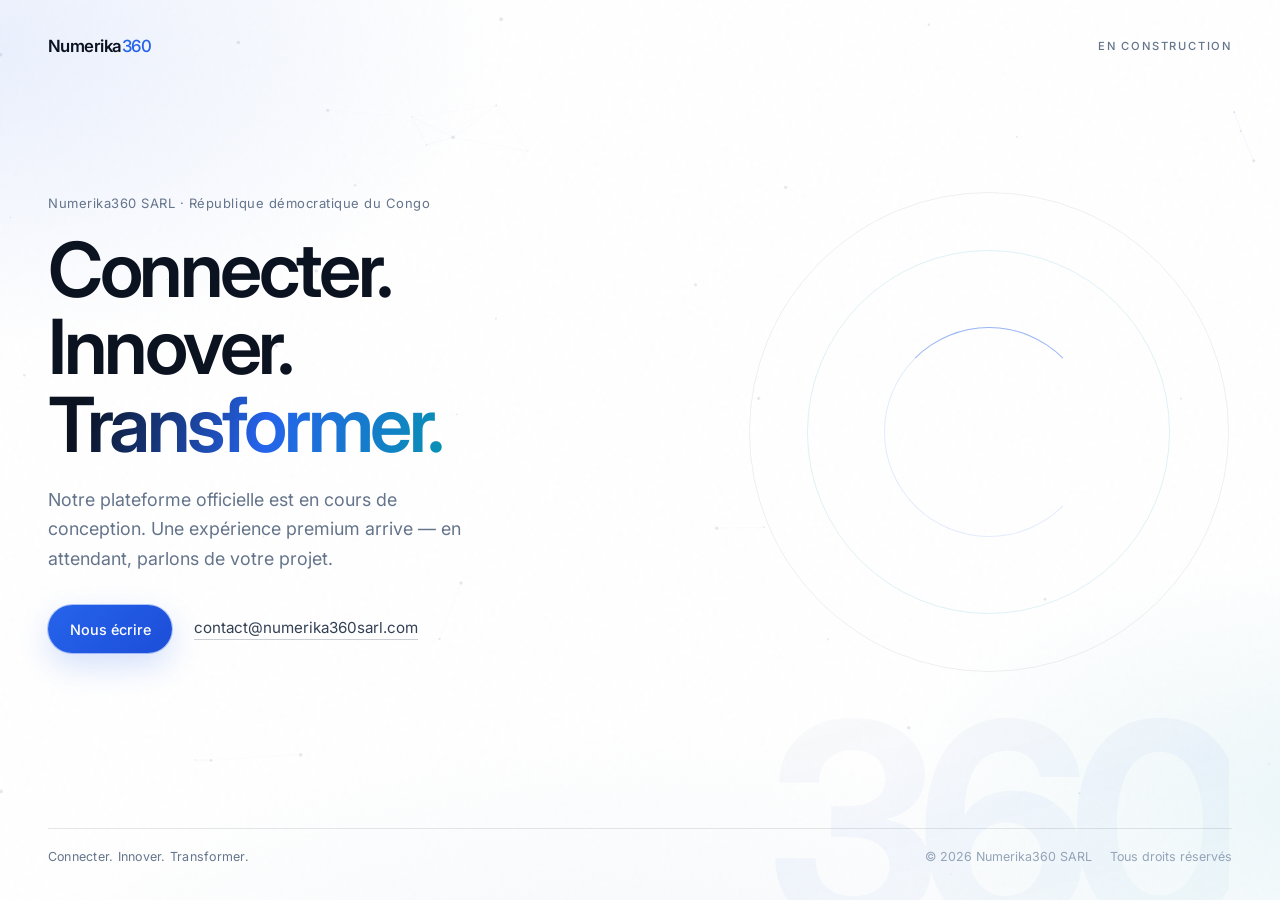
==== index.html @ 3fb78558 "first commit" ====
<!DOCTYPE html>
<html lang="fr">
<head>
  <meta charset="UTF-8">
  <meta name="viewport" content="width=device-width, initial-scale=1.0">
  <title>Numerika360 SARL | Site en développement</title>
  <meta name="description" content="Le site officiel de Numerika360 SARL est actuellement en cours de développement. Connecter. Innover. Transformer.">
  <meta name="robots" content="index, follow">
  <link rel="canonical" href="https://numerika360sarl.com/">
  <meta property="og:type" content="website">
  <meta property="og:locale" content="fr_FR">
  <meta property="og:url" content="https://numerika360sarl.com/">
  <meta property="og:site_name" content="Numerika360 SARL">
  <meta property="og:title" content="Numerika360 SARL | Site en développement">
  <meta property="og:description" content="Le site officiel de Numerika360 SARL est actuellement en cours de développement.">
  <meta property="og:image" content="https://numerika360sarl.com/assets/logo/logo.svg">
  <meta name="twitter:card" content="summary">
  <meta name="twitter:title" content="Numerika360 SARL | Site en développement">
  <meta name="twitter:description" content="Le site officiel est actuellement en cours de développement.">
  <link rel="icon" type="image/svg+xml" href="assets/logo/favicon.svg">
  <link rel="preconnect" href="https://fonts.googleapis.com">
  <link rel="preconnect" href="https://fonts.gstatic.com" crossorigin>
  <link href="https://fonts.googleapis.com/css2?family=Inter:wght@400;500;600;700&display=swap" rel="stylesheet">
  <style>
    :root {
      --bg: #FFFFFF;
      --text: #0B1220;
      --muted: #64748B;
      --line: rgba(15, 23, 42, 0.1);
      --blue: #2563EB;
      --cyan: #0891B2;
      --font: "Inter", system-ui, -apple-system, BlinkMacSystemFont, "Segoe UI", sans-serif;
      --ease: cubic-bezier(0.22, 1, 0.36, 1);
    }

    *, *::before, *::after { box-sizing: border-box; margin: 0; padding: 0; }

    html, body { height: 100%; }

    body {
      font-family: var(--font);
      background: var(--bg);
      color: var(--text);
      min-height: 100vh;
      overflow: hidden;
      -webkit-font-smoothing: antialiased;
    }

    /* ---- Atmosphere ---- */
    .stage {
      position: relative;
      min-height: 100vh;
      isolation: isolate;
      overflow: hidden;
      background: #FFFFFF;
    }

    .stage__aurora {
      position: absolute;
      inset: -20%;
      z-index: 0;
      background:
        radial-gradient(ellipse 50% 40% at 12% 18%, rgba(37, 99, 235, 0.1), transparent 60%),
        radial-gradient(ellipse 45% 35% at 88% 78%, rgba(8, 145, 178, 0.08), transparent 55%),
        radial-gradient(ellipse 55% 40% at 50% 100%, rgba(241, 245, 249, 0.9), transparent 70%);
      animation: auroraDrift 18s var(--ease) infinite alternate;
    }

    .stage__noise {
      position: absolute;
      inset: 0;
      z-index: 1;
      opacity: 0.025;
      pointer-events: none;
      background-image: url("data:image/svg+xml,%3Csvg viewBox='0 0 200 200' xmlns='http://www.w3.org/2000/svg'%3E%3Cfilter id='n'%3E%3CfeTurbulence type='fractalNoise' baseFrequency='0.85' numOctaves='4' stitchTiles='stitch'/%3E%3C/filter%3E%3Crect width='100%25' height='100%25' filter='url(%23n)'/%3E%3C/svg%3E");
    }

    .stage__canvas {
      position: absolute;
      inset: 0;
      z-index: 2;
      width: 100%;
      height: 100%;
      opacity: 0.45;
    }

    .stage__orb {
      position: absolute;
      z-index: 2;
      width: min(52vw, 520px);
      height: min(52vw, 520px);
      right: -8%;
      top: 48%;
      transform: translateY(-50%);
      border-radius: 50%;
      border: 1px solid rgba(15, 23, 42, 0.08);
      pointer-events: none;
    }

    .stage__orb::before,
    .stage__orb::after {
      content: "";
      position: absolute;
      inset: 12%;
      border-radius: 50%;
      border: 1px solid rgba(8, 145, 178, 0.15);
    }

    .stage__orb::after {
      inset: 28%;
      border-color: rgba(37, 99, 235, 0.14);
      animation: orbSpin 28s linear infinite;
      border-top-color: rgba(37, 99, 235, 0.55);
      border-right-color: transparent;
    }

    .stage__mark {
      position: absolute;
      z-index: 2;
      right: -6%;
      bottom: -10%;
      font-size: clamp(12rem, 32vw, 24rem);
      font-weight: 700;
      letter-spacing: -0.08em;
      line-height: 0.8;
      color: transparent;
      background: linear-gradient(165deg, rgba(15, 23, 42, 0.04) 0%, rgba(37, 99, 235, 0.08) 45%, rgba(8, 145, 178, 0.05) 100%);
      -webkit-background-clip: text;
      background-clip: text;
      user-select: none;
      pointer-events: none;
      animation: markFloat 10s var(--ease) infinite alternate;
    }

    /* ---- Layout ---- */
    .frame {
      position: relative;
      z-index: 5;
      width: min(100% - 2.5rem, 1120px);
      margin-inline: auto;
      min-height: 100vh;
      min-height: 100dvh;
      display: grid;
      grid-template-rows: auto 1fr auto;
      padding-block: clamp(1.5rem, 3.5vh, 2.5rem);
      gap: 1rem;
    }

    .top {
      display: flex;
      align-items: center;
      justify-content: space-between;
      gap: 1rem;
      opacity: 0;
      animation: rise 0.9s var(--ease) 0.1s forwards;
    }

    .brand {
      display: inline-flex;
      align-items: center;
      text-decoration: none;
      color: inherit;
      font-weight: 600;
      font-size: 1.05rem;
      letter-spacing: -0.03em;
    }

    .brand__360 {
      color: var(--blue);
      font-weight: 500;
    }

    .status {
      display: inline-flex;
      align-items: center;
      font-size: 0.7rem;
      font-weight: 500;
      letter-spacing: 0.16em;
      text-transform: uppercase;
      color: var(--muted);
    }

    /* ---- Hero ---- */
    .hero {
      display: flex;
      flex-direction: column;
      justify-content: center;
      align-self: center;
      width: 100%;
      max-width: 36rem;
      padding: 0;
      margin: 0;
    }

    .hero__kicker {
      font-size: 0.8125rem;
      color: var(--muted);
      letter-spacing: 0.04em;
      margin-bottom: 1.25rem;
      opacity: 0;
      animation: rise 0.9s var(--ease) 0.25s forwards;
    }

    .hero__title {
      font-size: clamp(2.5rem, 6.5vw, 4.75rem);
      font-weight: 600;
      letter-spacing: -0.045em;
      line-height: 1.02;
      margin-bottom: 1.35rem;
      color: var(--text);
      opacity: 0;
      animation: rise 1s var(--ease) 0.35s forwards;
    }

    .hero__title em {
      font-style: normal;
      background: linear-gradient(105deg, #0B1220 10%, #2563EB 55%, #0891B2 100%);
      -webkit-background-clip: text;
      background-clip: text;
      color: transparent;
    }

    .hero__text {
      font-size: clamp(1rem, 1.4vw, 1.125rem);
      color: var(--muted);
      line-height: 1.65;
      max-width: 28rem;
      margin-bottom: 2rem;
      opacity: 0;
      animation: rise 1s var(--ease) 0.5s forwards;
    }

    .hero__actions {
      display: flex;
      flex-wrap: wrap;
      align-items: center;
      gap: 0.85rem 1.35rem;
      opacity: 0;
      animation: rise 1s var(--ease) 0.65s forwards;
    }

    .btn {
      display: inline-flex;
      align-items: center;
      justify-content: center;
      min-height: 48px;
      padding: 0 1.35rem;
      border-radius: 999px;
      font-size: 0.9rem;
      font-weight: 500;
      text-decoration: none;
      color: #fff;
      background: linear-gradient(135deg, #2563EB, #1D4ED8);
      box-shadow: 0 0 0 1px rgba(37, 99, 235, 0.35), 0 12px 32px rgba(37, 99, 235, 0.2);
      transition: transform 0.3s var(--ease), box-shadow 0.3s var(--ease);
    }

    .btn:hover {
      transform: translateY(-2px);
      box-shadow: 0 0 0 1px rgba(37, 99, 235, 0.45), 0 16px 40px rgba(37, 99, 235, 0.28);
    }

    .link-phone {
      color: #334155;
      text-decoration: none;
      font-size: 0.95rem;
      border-bottom: 1px solid rgba(51, 65, 85, 0.25);
      padding-bottom: 2px;
      transition: color 0.2s ease, border-color 0.2s ease;
    }

    .link-phone:hover {
      color: var(--blue);
      border-color: rgba(37, 99, 235, 0.45);
    }

    /* ---- Bottom bar ---- */
    .bottom {
      display: flex;
      flex-wrap: wrap;
      align-items: center;
      justify-content: space-between;
      gap: 0.75rem 1.5rem;
      padding-top: 1.25rem;
      border-top: 1px solid var(--line);
      font-size: 0.78rem;
      color: #94A3B8;
      opacity: 0;
      animation: rise 0.9s var(--ease) 0.8s forwards;
    }

    .bottom__slogan {
      color: #64748B;
      letter-spacing: 0.02em;
    }

    .bottom__meta {
      display: flex;
      flex-wrap: wrap;
      gap: 0.65rem 1.1rem;
    }

    :focus-visible {
      outline: 2px solid var(--blue);
      outline-offset: 3px;
    }

    @keyframes rise {
      from { opacity: 0; transform: translateY(18px); }
      to { opacity: 1; transform: translateY(0); }
    }

    @keyframes auroraDrift {
      from { transform: translate3d(-2%, -1%, 0) scale(1); }
      to { transform: translate3d(2%, 2%, 0) scale(1.05); }
    }

    @keyframes orbSpin {
      to { transform: rotate(360deg); }
    }

    @keyframes markFloat {
      from { transform: translateY(0); opacity: 0.85; }
      to { transform: translateY(-14px); opacity: 1; }
    }

    /* Desktop — équilibre contenu / décor */
    @media (min-width: 960px) {
      .frame {
        width: min(100% - 5rem, 1180px);
        padding-block: 2.25rem;
      }

      .hero {
        max-width: 34rem;
        transform: translateY(-2vh);
      }

      .stage__orb {
        right: 4%;
        width: min(42vw, 480px);
        height: min(42vw, 480px);
        opacity: 0.85;
      }

      .stage__mark {
        right: 2%;
        bottom: -6%;
        font-size: clamp(10rem, 22vw, 20rem);
        opacity: 0.55;
        pointer-events: none;
      }
    }

    @media (min-width: 1280px) {
      .frame {
        width: min(100% - 6rem, 1200px);
      }

      .hero {
        max-width: 36rem;
      }

      .stage__mark {
        right: 4%;
        bottom: -4%;
      }
    }

    @media (max-width: 768px) {
      body { overflow: auto; }

      .frame {
        width: min(100% - 2rem, 1120px);
      }

      .stage__orb { opacity: 0.35; right: -35%; }
      .stage__mark { right: -22%; bottom: -4%; opacity: 0.45; font-size: clamp(9rem, 42vw, 14rem); }
      .hero__title { max-width: 11ch; }
      .hero__actions { flex-direction: column; align-items: flex-start; }
      .bottom { flex-direction: column; align-items: flex-start; }
    }

    @media (prefers-reduced-motion: reduce) {
      .stage__aurora,
      .stage__orb::after,
      .stage__mark,
      .top, .hero__kicker, .hero__title, .hero__text, .hero__actions, .bottom {
        animation: none !important;
        opacity: 1;
        transform: none;
      }
    }
  </style>
</head>
<body>
  <div class="stage">
    <div class="stage__aurora" aria-hidden="true"></div>
    <div class="stage__noise" aria-hidden="true"></div>
    <canvas class="stage__canvas" id="field" aria-hidden="true"></canvas>
    <div class="stage__orb" aria-hidden="true"></div>
    <div class="stage__mark" aria-hidden="true">360</div>

    <div class="frame">
      <header class="top">
        <a class="brand" href="/" aria-label="Numerika360 SARL">
          <span>Numerika<span class="brand__360">360</span></span>
        </a>
        <p class="status">En construction</p>
      </header>

      <main class="hero">
        <p class="hero__kicker">Numerika360 SARL · République démocratique du Congo</p>
        <h1 class="hero__title">Connecter.<br>Innover.<br><em>Transformer.</em></h1>
        <p class="hero__text">
          Notre plateforme officielle est en cours de conception.
          Une expérience premium arrive — en attendant, parlons de votre projet.
        </p>
        <div class="hero__actions">
          <a class="btn" href="mailto:contact@numerika360sarl.com">Nous écrire</a>
          <a class="link-phone" href="mailto:contact@numerika360sarl.com">contact@numerika360sarl.com</a>
        </div>
      </main>

      <footer class="bottom">
        <p class="bottom__slogan">Connecter. Innover. Transformer.</p>
        <div class="bottom__meta">
          <span>© 2026 Numerika360 SARL</span>
          <span>Tous droits réservés</span>
        </div>
      </footer>
    </div>
  </div>

  <script>
    (function () {
      var reduce = window.matchMedia("(prefers-reduced-motion: reduce)").matches;
      var canvas = document.getElementById("field");
      if (!canvas || reduce) return;

      var ctx = canvas.getContext("2d");
      if (!ctx) return;

      var nodes = [];
      var dpr = Math.min(window.devicePixelRatio || 1, 2);
      var raf;

      function resize() {
        var w = window.innerWidth;
        var h = window.innerHeight;
        canvas.width = w * dpr;
        canvas.height = h * dpr;
        canvas.style.width = w + "px";
        canvas.style.height = h + "px";
        ctx.setTransform(dpr, 0, 0, dpr, 0, 0);
        var count = Math.min(42, Math.floor((w * h) / 28000));
        nodes = [];
        for (var i = 0; i < count; i++) {
          nodes.push({
            x: Math.random() * w,
            y: Math.random() * h,
            vx: (Math.random() - 0.5) * 0.22,
            vy: (Math.random() - 0.5) * 0.22,
            r: Math.random() * 1.5 + 0.4
          });
        }
      }

      function draw() {
        var w = canvas.clientWidth;
        var h = canvas.clientHeight;
        ctx.clearRect(0, 0, w, h);

        for (var i = 0; i < nodes.length; i++) {
          var p = nodes[i];
          p.x += p.vx;
          p.y += p.vy;
          if (p.x < 0 || p.x > w) p.vx *= -1;
          if (p.y < 0 || p.y > h) p.vy *= -1;

          ctx.beginPath();
          ctx.arc(p.x, p.y, p.r, 0, Math.PI * 2);
          ctx.fillStyle = "rgba(100, 116, 139, 0.35)";
          ctx.fill();

          for (var j = i + 1; j < nodes.length; j++) {
            var q = nodes[j];
            var dx = p.x - q.x;
            var dy = p.y - q.y;
            var dist = Math.sqrt(dx * dx + dy * dy);
            if (dist < 130) {
              ctx.beginPath();
              ctx.moveTo(p.x, p.y);
              ctx.lineTo(q.x, q.y);
              ctx.strokeStyle = "rgba(37, 99, 235, " + (0.12 * (1 - dist / 130)) + ")";
              ctx.lineWidth = 0.7;
              ctx.stroke();
            }
          }
        }
        raf = requestAnimationFrame(draw);
      }

      resize();
      draw();
      var t;
      window.addEventListener("resize", function () {
        clearTimeout(t);
        t = setTimeout(function () {
          cancelAnimationFrame(raf);
          resize();
          draw();
        }, 120);
      });
    })();
  </script>
</body>
</html>
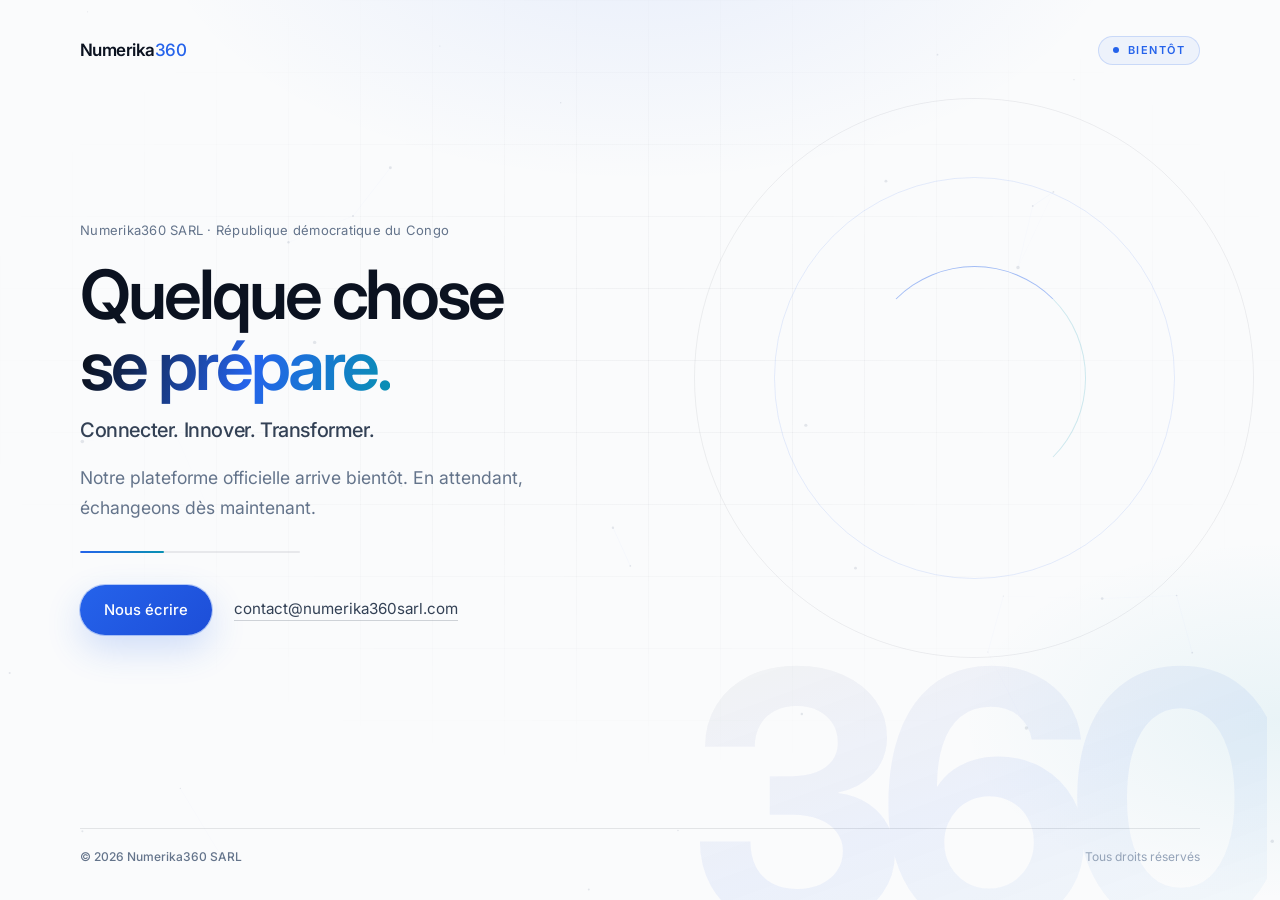
==== commit f17a3d92: "Mise à jour site Numerika360" ====
--- a/index.html
+++ b/index.html
@@ -3,31 +3,31 @@
 <head>
   <meta charset="UTF-8">
   <meta name="viewport" content="width=device-width, initial-scale=1.0">
-  <title>Numerika360 SARL | Site en développement</title>
-  <meta name="description" content="Le site officiel de Numerika360 SARL est actuellement en cours de développement. Connecter. Innover. Transformer.">
+  <title>Numerika360 SARL | Bientôt</title>
+  <meta name="description" content="Numerika360 SARL prépare son site officiel. Connecter. Innover. Transformer.">
   <meta name="robots" content="index, follow">
   <link rel="canonical" href="https://numerika360sarl.com/">
   <meta property="og:type" content="website">
   <meta property="og:locale" content="fr_FR">
   <meta property="og:url" content="https://numerika360sarl.com/">
   <meta property="og:site_name" content="Numerika360 SARL">
-  <meta property="og:title" content="Numerika360 SARL | Site en développement">
-  <meta property="og:description" content="Le site officiel de Numerika360 SARL est actuellement en cours de développement.">
-  <meta property="og:image" content="https://numerika360sarl.com/assets/logo/logo.svg">
+  <meta property="og:title" content="Numerika360 SARL | Bientôt">
+  <meta property="og:description" content="Quelque chose se prépare. Numerika360 SARL — Connecter. Innover. Transformer.">
   <meta name="twitter:card" content="summary">
-  <meta name="twitter:title" content="Numerika360 SARL | Site en développement">
-  <meta name="twitter:description" content="Le site officiel est actuellement en cours de développement.">
+  <meta name="twitter:title" content="Numerika360 SARL | Bientôt">
+  <meta name="twitter:description" content="Notre plateforme officielle arrive bientôt.">
   <link rel="icon" type="image/svg+xml" href="assets/logo/favicon.svg">
   <link rel="preconnect" href="https://fonts.googleapis.com">
   <link rel="preconnect" href="https://fonts.gstatic.com" crossorigin>
   <link href="https://fonts.googleapis.com/css2?family=Inter:wght@400;500;600;700&display=swap" rel="stylesheet">
   <style>
     :root {
-      --bg: #FFFFFF;
+      --bg: #FAFBFC;
       --text: #0B1220;
       --muted: #64748B;
       --line: rgba(15, 23, 42, 0.1);
       --blue: #2563EB;
+      --blue-deep: #1D4ED8;
       --cyan: #0891B2;
       --font: "Inter", system-ui, -apple-system, BlinkMacSystemFont, "Segoe UI", sans-serif;
       --ease: cubic-bezier(0.22, 1, 0.36, 1);
@@ -42,108 +42,104 @@
       background: var(--bg);
       color: var(--text);
       min-height: 100vh;
-      overflow: hidden;
+      overflow-x: hidden;
       -webkit-font-smoothing: antialiased;
     }
 
-    /* ---- Atmosphere ---- */
     .stage {
       position: relative;
       min-height: 100vh;
+      min-height: 100dvh;
       isolation: isolate;
       overflow: hidden;
-      background: #FFFFFF;
-    }
-
-    .stage__aurora {
+      background:
+        radial-gradient(ellipse 70% 55% at 50% -10%, rgba(37, 99, 235, 0.09), transparent 55%),
+        radial-gradient(ellipse 50% 40% at 100% 80%, rgba(8, 145, 178, 0.07), transparent 50%),
+        #FAFBFC;
+    }
+
+    .stage__grid {
       position: absolute;
-      inset: -20%;
+      inset: 0;
       z-index: 0;
-      background:
-        radial-gradient(ellipse 50% 40% at 12% 18%, rgba(37, 99, 235, 0.1), transparent 60%),
-        radial-gradient(ellipse 45% 35% at 88% 78%, rgba(8, 145, 178, 0.08), transparent 55%),
-        radial-gradient(ellipse 55% 40% at 50% 100%, rgba(241, 245, 249, 0.9), transparent 70%);
-      animation: auroraDrift 18s var(--ease) infinite alternate;
-    }
-
-    .stage__noise {
+      background-image:
+        linear-gradient(rgba(15, 23, 42, 0.04) 1px, transparent 1px),
+        linear-gradient(90deg, rgba(15, 23, 42, 0.04) 1px, transparent 1px);
+      background-size: 72px 72px;
+      mask-image: radial-gradient(ellipse 75% 65% at 50% 40%, black 10%, transparent 72%);
+      -webkit-mask-image: radial-gradient(ellipse 75% 65% at 50% 40%, black 10%, transparent 72%);
+      pointer-events: none;
+    }
+
+    .stage__canvas {
       position: absolute;
       inset: 0;
       z-index: 1;
-      opacity: 0.025;
-      pointer-events: none;
-      background-image: url("data:image/svg+xml,%3Csvg viewBox='0 0 200 200' xmlns='http://www.w3.org/2000/svg'%3E%3Cfilter id='n'%3E%3CfeTurbulence type='fractalNoise' baseFrequency='0.85' numOctaves='4' stitchTiles='stitch'/%3E%3C/filter%3E%3Crect width='100%25' height='100%25' filter='url(%23n)'/%3E%3C/svg%3E");
-    }
-
-    .stage__canvas {
-      position: absolute;
-      inset: 0;
-      z-index: 2;
       width: 100%;
       height: 100%;
-      opacity: 0.45;
-    }
-
-    .stage__orb {
+      opacity: 0.5;
+      pointer-events: none;
+    }
+
+    .stage__ring {
       position: absolute;
-      z-index: 2;
-      width: min(52vw, 520px);
-      height: min(52vw, 520px);
-      right: -8%;
-      top: 48%;
+      z-index: 1;
+      width: min(58vw, 560px);
+      height: min(58vw, 560px);
+      right: -12%;
+      top: 42%;
       transform: translateY(-50%);
       border-radius: 50%;
-      border: 1px solid rgba(15, 23, 42, 0.08);
+      border: 1px solid rgba(15, 23, 42, 0.07);
       pointer-events: none;
     }
 
-    .stage__orb::before,
-    .stage__orb::after {
+    .stage__ring::before,
+    .stage__ring::after {
       content: "";
       position: absolute;
-      inset: 12%;
       border-radius: 50%;
-      border: 1px solid rgba(8, 145, 178, 0.15);
-    }
-
-    .stage__orb::after {
-      inset: 28%;
-      border-color: rgba(37, 99, 235, 0.14);
-      animation: orbSpin 28s linear infinite;
-      border-top-color: rgba(37, 99, 235, 0.55);
-      border-right-color: transparent;
-    }
-
-    .stage__mark {
+      border: 1px solid rgba(37, 99, 235, 0.12);
+    }
+
+    .stage__ring::before { inset: 14%; }
+    .stage__ring::after {
+      inset: 30%;
+      border-color: transparent;
+      border-top-color: rgba(37, 99, 235, 0.45);
+      border-right-color: rgba(8, 145, 178, 0.2);
+      animation: spin 22s linear infinite;
+    }
+
+    .stage__watermark {
       position: absolute;
-      z-index: 2;
-      right: -6%;
-      bottom: -10%;
-      font-size: clamp(12rem, 32vw, 24rem);
+      z-index: 1;
+      right: -2%;
+      bottom: -8%;
+      font-size: clamp(11rem, 28vw, 22rem);
       font-weight: 700;
       letter-spacing: -0.08em;
-      line-height: 0.8;
+      line-height: 0.78;
       color: transparent;
-      background: linear-gradient(165deg, rgba(15, 23, 42, 0.04) 0%, rgba(37, 99, 235, 0.08) 45%, rgba(8, 145, 178, 0.05) 100%);
+      background: linear-gradient(160deg, rgba(15, 23, 42, 0.045), rgba(37, 99, 235, 0.08) 50%, rgba(8, 145, 178, 0.04));
       -webkit-background-clip: text;
       background-clip: text;
       user-select: none;
       pointer-events: none;
-      animation: markFloat 10s var(--ease) infinite alternate;
-    }
-
-    /* ---- Layout ---- */
+      animation: floatY 12s var(--ease) infinite alternate;
+    }
+
     .frame {
       position: relative;
       z-index: 5;
-      width: min(100% - 2.5rem, 1120px);
+      width: min(100% - 2.5rem, 1080px);
       margin-inline: auto;
       min-height: 100vh;
       min-height: 100dvh;
       display: grid;
       grid-template-rows: auto 1fr auto;
       padding-block: clamp(1.5rem, 3.5vh, 2.5rem);
-      gap: 1rem;
+      gap: 1.25rem;
     }
 
     .top {
@@ -152,89 +148,122 @@
       justify-content: space-between;
       gap: 1rem;
       opacity: 0;
-      animation: rise 0.9s var(--ease) 0.1s forwards;
+      animation: rise 0.85s var(--ease) 0.08s forwards;
     }
 
     .brand {
+      font-weight: 600;
+      font-size: 1.0625rem;
+      letter-spacing: -0.03em;
+      text-decoration: none;
+      color: inherit;
+    }
+
+    .brand span { color: var(--blue); font-weight: 500; }
+
+    .pill {
       display: inline-flex;
       align-items: center;
-      text-decoration: none;
-      color: inherit;
+      gap: 0.55rem;
+      padding: 0.4rem 0.85rem;
+      border-radius: 999px;
+      border: 1px solid rgba(37, 99, 235, 0.18);
+      background: rgba(37, 99, 235, 0.06);
+      font-size: 0.6875rem;
       font-weight: 600;
-      font-size: 1.05rem;
-      letter-spacing: -0.03em;
-    }
-
-    .brand__360 {
+      letter-spacing: 0.14em;
+      text-transform: uppercase;
       color: var(--blue);
-      font-weight: 500;
-    }
-
-    .status {
-      display: inline-flex;
-      align-items: center;
-      font-size: 0.7rem;
-      font-weight: 500;
-      letter-spacing: 0.16em;
-      text-transform: uppercase;
-      color: var(--muted);
-    }
-
-    /* ---- Hero ---- */
+    }
+
+    .pill__dot {
+      width: 6px;
+      height: 6px;
+      border-radius: 50%;
+      background: var(--blue);
+      box-shadow: 0 0 0 0 rgba(37, 99, 235, 0.45);
+      animation: pulse 2s ease-out infinite;
+    }
+
     .hero {
       display: flex;
       flex-direction: column;
       justify-content: center;
-      align-self: center;
-      width: 100%;
-      max-width: 36rem;
-      padding: 0;
-      margin: 0;
-    }
-
-    .hero__kicker {
+      max-width: 40rem;
+      padding-block: 1rem;
+    }
+
+    .hero__eyebrow {
       font-size: 0.8125rem;
       color: var(--muted);
-      letter-spacing: 0.04em;
-      margin-bottom: 1.25rem;
-      opacity: 0;
-      animation: rise 0.9s var(--ease) 0.25s forwards;
+      letter-spacing: 0.02em;
+      margin-bottom: 1.35rem;
+      opacity: 0;
+      animation: rise 0.9s var(--ease) 0.2s forwards;
     }
 
     .hero__title {
-      font-size: clamp(2.5rem, 6.5vw, 4.75rem);
+      font-size: clamp(2.4rem, 7vw, 4.25rem);
       font-weight: 600;
       letter-spacing: -0.045em;
-      line-height: 1.02;
-      margin-bottom: 1.35rem;
-      color: var(--text);
-      opacity: 0;
-      animation: rise 1s var(--ease) 0.35s forwards;
+      line-height: 1.05;
+      margin-bottom: 1rem;
+      opacity: 0;
+      animation: rise 1s var(--ease) 0.32s forwards;
     }
 
     .hero__title em {
       font-style: normal;
-      background: linear-gradient(105deg, #0B1220 10%, #2563EB 55%, #0891B2 100%);
+      background: linear-gradient(105deg, #0B1220 5%, #2563EB 55%, #0891B2 100%);
       -webkit-background-clip: text;
       background-clip: text;
       color: transparent;
     }
 
+    .hero__slogan {
+      font-size: clamp(1.05rem, 2vw, 1.25rem);
+      font-weight: 500;
+      color: #334155;
+      letter-spacing: -0.02em;
+      margin-bottom: 1.35rem;
+      opacity: 0;
+      animation: rise 1s var(--ease) 0.42s forwards;
+    }
+
     .hero__text {
-      font-size: clamp(1rem, 1.4vw, 1.125rem);
+      font-size: clamp(0.975rem, 1.5vw, 1.1rem);
       color: var(--muted);
-      line-height: 1.65;
-      max-width: 28rem;
+      line-height: 1.7;
+      max-width: 30rem;
+      margin-bottom: 1.75rem;
+      opacity: 0;
+      animation: rise 1s var(--ease) 0.52s forwards;
+    }
+
+    .progress {
+      width: min(220px, 55vw);
+      height: 2px;
+      border-radius: 2px;
+      background: rgba(15, 23, 42, 0.08);
+      overflow: hidden;
       margin-bottom: 2rem;
       opacity: 0;
-      animation: rise 1s var(--ease) 0.5s forwards;
-    }
-
-    .hero__actions {
+      animation: rise 1s var(--ease) 0.58s forwards;
+    }
+
+    .progress__bar {
+      height: 100%;
+      width: 38%;
+      border-radius: 2px;
+      background: linear-gradient(90deg, var(--blue), var(--cyan));
+      animation: progressSlide 2.8s var(--ease) infinite;
+    }
+
+    .actions {
       display: flex;
       flex-wrap: wrap;
       align-items: center;
-      gap: 0.85rem 1.35rem;
+      gap: 0.9rem 1.35rem;
       opacity: 0;
       animation: rise 1s var(--ease) 0.65s forwards;
     }
@@ -243,61 +272,54 @@
       display: inline-flex;
       align-items: center;
       justify-content: center;
-      min-height: 48px;
-      padding: 0 1.35rem;
+      min-height: 50px;
+      padding: 0 1.5rem;
       border-radius: 999px;
-      font-size: 0.9rem;
+      font-size: 0.925rem;
       font-weight: 500;
       text-decoration: none;
       color: #fff;
-      background: linear-gradient(135deg, #2563EB, #1D4ED8);
-      box-shadow: 0 0 0 1px rgba(37, 99, 235, 0.35), 0 12px 32px rgba(37, 99, 235, 0.2);
+      background: linear-gradient(135deg, var(--blue), var(--blue-deep));
+      box-shadow: 0 0 0 1px rgba(37, 99, 235, 0.3), 0 14px 36px rgba(37, 99, 235, 0.2);
       transition: transform 0.3s var(--ease), box-shadow 0.3s var(--ease);
     }
 
     .btn:hover {
       transform: translateY(-2px);
-      box-shadow: 0 0 0 1px rgba(37, 99, 235, 0.45), 0 16px 40px rgba(37, 99, 235, 0.28);
-    }
-
-    .link-phone {
+      box-shadow: 0 0 0 1px rgba(37, 99, 235, 0.4), 0 18px 44px rgba(37, 99, 235, 0.28);
+    }
+
+    .mail {
       color: #334155;
       text-decoration: none;
       font-size: 0.95rem;
-      border-bottom: 1px solid rgba(51, 65, 85, 0.25);
+      border-bottom: 1px solid rgba(51, 65, 85, 0.22);
       padding-bottom: 2px;
       transition: color 0.2s ease, border-color 0.2s ease;
     }
 
-    .link-phone:hover {
+    .mail:hover {
       color: var(--blue);
       border-color: rgba(37, 99, 235, 0.45);
     }
 
-    /* ---- Bottom bar ---- */
     .bottom {
       display: flex;
       flex-wrap: wrap;
       align-items: center;
       justify-content: space-between;
-      gap: 0.75rem 1.5rem;
+      gap: 0.75rem 1.25rem;
       padding-top: 1.25rem;
       border-top: 1px solid var(--line);
-      font-size: 0.78rem;
+      font-size: 0.75rem;
       color: #94A3B8;
       opacity: 0;
-      animation: rise 0.9s var(--ease) 0.8s forwards;
-    }
-
-    .bottom__slogan {
+      animation: rise 0.9s var(--ease) 0.85s forwards;
+    }
+
+    .bottom strong {
+      font-weight: 500;
       color: #64748B;
-      letter-spacing: 0.02em;
-    }
-
-    .bottom__meta {
-      display: flex;
-      flex-wrap: wrap;
-      gap: 0.65rem 1.1rem;
     }
 
     :focus-visible {
@@ -310,124 +332,91 @@
       to { opacity: 1; transform: translateY(0); }
     }
 
-    @keyframes auroraDrift {
-      from { transform: translate3d(-2%, -1%, 0) scale(1); }
-      to { transform: translate3d(2%, 2%, 0) scale(1.05); }
-    }
-
-    @keyframes orbSpin {
-      to { transform: rotate(360deg); }
-    }
-
-    @keyframes markFloat {
-      from { transform: translateY(0); opacity: 0.85; }
-      to { transform: translateY(-14px); opacity: 1; }
-    }
-
-    /* Desktop — équilibre contenu / décor */
+    @keyframes pulse {
+      0% { box-shadow: 0 0 0 0 rgba(37, 99, 235, 0.45); }
+      70% { box-shadow: 0 0 0 8px rgba(37, 99, 235, 0); }
+      100% { box-shadow: 0 0 0 0 rgba(37, 99, 235, 0); }
+    }
+
+    @keyframes spin { to { transform: rotate(360deg); } }
+
+    @keyframes floatY {
+      from { transform: translateY(0); }
+      to { transform: translateY(-12px); }
+    }
+
+    @keyframes progressSlide {
+      0% { transform: translateX(-120%); }
+      100% { transform: translateX(320%); }
+    }
+
     @media (min-width: 960px) {
-      .frame {
-        width: min(100% - 5rem, 1180px);
-        padding-block: 2.25rem;
-      }
-
-      .hero {
-        max-width: 34rem;
-        transform: translateY(-2vh);
-      }
-
-      .stage__orb {
-        right: 4%;
-        width: min(42vw, 480px);
-        height: min(42vw, 480px);
-        opacity: 0.85;
-      }
-
-      .stage__mark {
-        right: 2%;
-        bottom: -6%;
-        font-size: clamp(10rem, 22vw, 20rem);
-        opacity: 0.55;
-        pointer-events: none;
-      }
-    }
-
-    @media (min-width: 1280px) {
-      .frame {
-        width: min(100% - 6rem, 1200px);
-      }
-
-      .hero {
-        max-width: 36rem;
-      }
-
-      .stage__mark {
-        right: 4%;
-        bottom: -4%;
-      }
+      .frame { width: min(100% - 5rem, 1120px); padding-block: 2.25rem; }
+      .hero { transform: translateY(-2vh); }
+      .stage__ring { right: 2%; opacity: 0.9; }
+      .stage__watermark { right: 1%; bottom: -4%; opacity: 0.9; }
     }
 
     @media (max-width: 768px) {
-      body { overflow: auto; }
-
-      .frame {
-        width: min(100% - 2rem, 1120px);
-      }
-
-      .stage__orb { opacity: 0.35; right: -35%; }
-      .stage__mark { right: -22%; bottom: -4%; opacity: 0.45; font-size: clamp(9rem, 42vw, 14rem); }
-      .hero__title { max-width: 11ch; }
-      .hero__actions { flex-direction: column; align-items: flex-start; }
+      .stage__ring { opacity: 0.35; right: -40%; }
+      .stage__watermark { right: -18%; bottom: -2%; opacity: 0.5; font-size: clamp(8rem, 40vw, 12rem); }
+      .actions { flex-direction: column; align-items: flex-start; }
+      .btn { width: 100%; max-width: 280px; }
       .bottom { flex-direction: column; align-items: flex-start; }
     }
 
     @media (prefers-reduced-motion: reduce) {
-      .stage__aurora,
-      .stage__orb::after,
-      .stage__mark,
-      .top, .hero__kicker, .hero__title, .hero__text, .hero__actions, .bottom {
+      .stage__ring::after,
+      .stage__watermark,
+      .pill__dot,
+      .progress__bar,
+      .top, .hero__eyebrow, .hero__title, .hero__slogan, .hero__text,
+      .progress, .actions, .bottom {
         animation: none !important;
         opacity: 1;
         transform: none;
       }
+      .progress__bar { width: 40%; }
     }
   </style>
 </head>
 <body>
   <div class="stage">
-    <div class="stage__aurora" aria-hidden="true"></div>
-    <div class="stage__noise" aria-hidden="true"></div>
+    <div class="stage__grid" aria-hidden="true"></div>
     <canvas class="stage__canvas" id="field" aria-hidden="true"></canvas>
-    <div class="stage__orb" aria-hidden="true"></div>
-    <div class="stage__mark" aria-hidden="true">360</div>
+    <div class="stage__ring" aria-hidden="true"></div>
+    <div class="stage__watermark" aria-hidden="true">360</div>
 
     <div class="frame">
       <header class="top">
         <a class="brand" href="/" aria-label="Numerika360 SARL">
-          <span>Numerika<span class="brand__360">360</span></span>
+          Numerika<span>360</span>
         </a>
-        <p class="status">En construction</p>
+        <p class="pill"><span class="pill__dot" aria-hidden="true"></span> Bientôt</p>
       </header>
 
       <main class="hero">
-        <p class="hero__kicker">Numerika360 SARL · République démocratique du Congo</p>
-        <h1 class="hero__title">Connecter.<br>Innover.<br><em>Transformer.</em></h1>
+        <p class="hero__eyebrow">Numerika360 SARL · République démocratique du Congo</p>
+        <h1 class="hero__title">Quelque chose<br><em>se prépare.</em></h1>
+        <p class="hero__slogan">Connecter. Innover. Transformer.</p>
         <p class="hero__text">
-          Notre plateforme officielle est en cours de conception.
-          Une expérience premium arrive — en attendant, parlons de votre projet.
+          Notre plateforme officielle arrive bientôt.
+          En attendant, échangeons dès maintenant.
         </p>
-        <div class="hero__actions">
+
+        <div class="progress" aria-hidden="true">
+          <div class="progress__bar"></div>
+        </div>
+
+        <div class="actions">
           <a class="btn" href="mailto:contact@numerika360sarl.com">Nous écrire</a>
-          <a class="link-phone" href="mailto:contact@numerika360sarl.com">contact@numerika360sarl.com</a>
+          <a class="mail" href="mailto:contact@numerika360sarl.com">contact@numerika360sarl.com</a>
         </div>
       </main>
 
       <footer class="bottom">
-        <p class="bottom__slogan">Connecter. Innover. Transformer.</p>
-        <div class="bottom__meta">
-          <span>© 2026 Numerika360 SARL</span>
-          <span>Tous droits réservés</span>
-        </div>
+        <p><strong>© 2026 Numerika360 SARL</strong></p>
+        <p>Tous droits réservés</p>
       </footer>
     </div>
   </div>
@@ -453,15 +442,15 @@
         canvas.style.width = w + "px";
         canvas.style.height = h + "px";
         ctx.setTransform(dpr, 0, 0, dpr, 0, 0);
-        var count = Math.min(42, Math.floor((w * h) / 28000));
+        var count = Math.min(36, Math.floor((w * h) / 32000));
         nodes = [];
         for (var i = 0; i < count; i++) {
           nodes.push({
             x: Math.random() * w,
             y: Math.random() * h,
-            vx: (Math.random() - 0.5) * 0.22,
-            vy: (Math.random() - 0.5) * 0.22,
-            r: Math.random() * 1.5 + 0.4
+            vx: (Math.random() - 0.5) * 0.2,
+            vy: (Math.random() - 0.5) * 0.2,
+            r: Math.random() * 1.4 + 0.4
           });
         }
       }
@@ -480,7 +469,7 @@
 
           ctx.beginPath();
           ctx.arc(p.x, p.y, p.r, 0, Math.PI * 2);
-          ctx.fillStyle = "rgba(100, 116, 139, 0.35)";
+          ctx.fillStyle = "rgba(100, 116, 139, 0.32)";
           ctx.fill();
 
           for (var j = i + 1; j < nodes.length; j++) {
@@ -488,12 +477,12 @@
             var dx = p.x - q.x;
             var dy = p.y - q.y;
             var dist = Math.sqrt(dx * dx + dy * dy);
-            if (dist < 130) {
+            if (dist < 120) {
               ctx.beginPath();
               ctx.moveTo(p.x, p.y);
               ctx.lineTo(q.x, q.y);
-              ctx.strokeStyle = "rgba(37, 99, 235, " + (0.12 * (1 - dist / 130)) + ")";
-              ctx.lineWidth = 0.7;
+              ctx.strokeStyle = "rgba(37, 99, 235, " + (0.11 * (1 - dist / 120)) + ")";
+              ctx.lineWidth = 0.65;
               ctx.stroke();
             }
           }
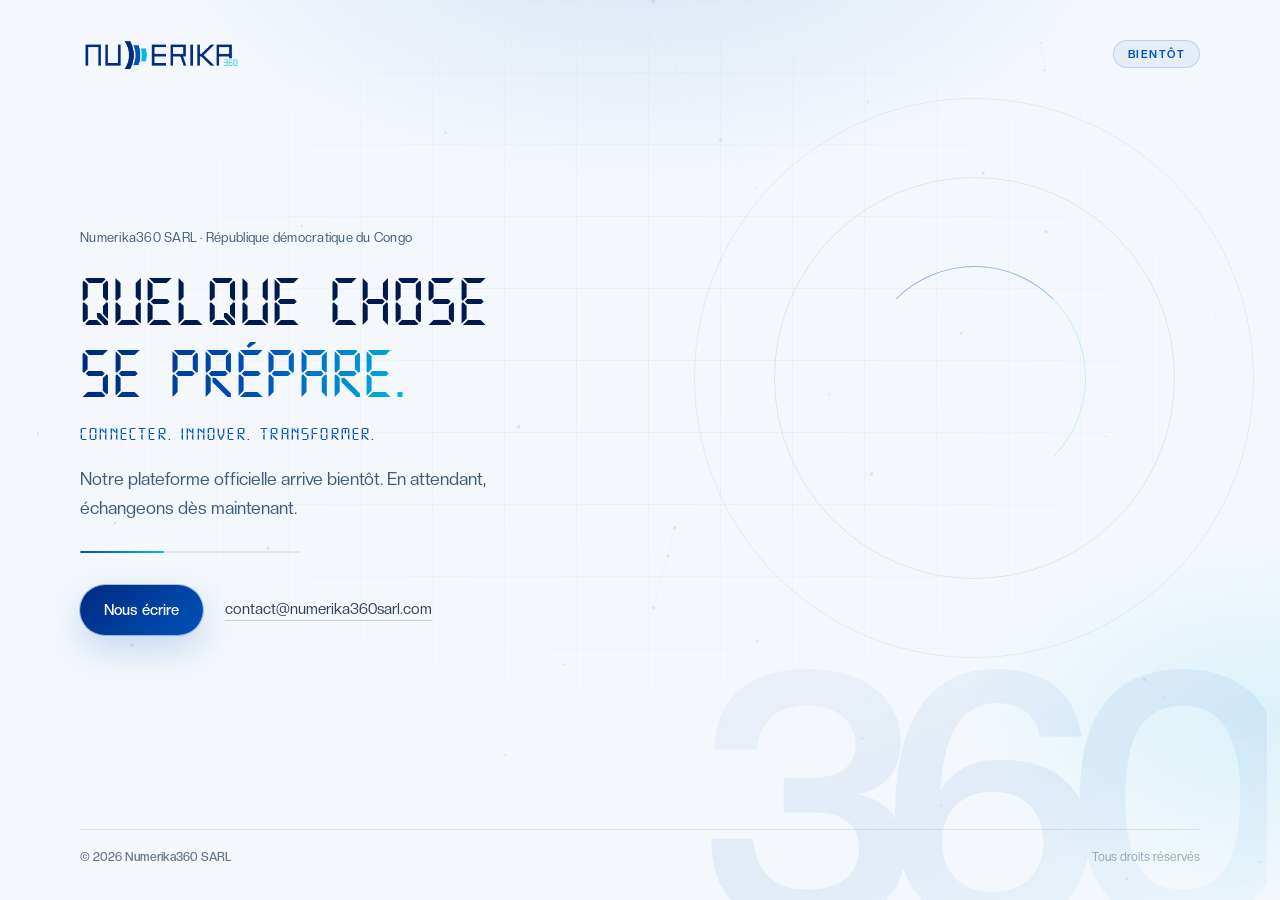
==== commit 45f16242: "version1" ====
--- a/index.html
+++ b/index.html
@@ -13,23 +13,25 @@
   <meta property="og:site_name" content="Numerika360 SARL">
   <meta property="og:title" content="Numerika360 SARL | Bientôt">
   <meta property="og:description" content="Quelque chose se prépare. Numerika360 SARL — Connecter. Innover. Transformer.">
-  <meta name="twitter:card" content="summary">
+  <meta property="og:image" content="https://numerika360sarl.com/assets/logo/logo.png">
+  <meta name="twitter:card" content="summary_large_image">
   <meta name="twitter:title" content="Numerika360 SARL | Bientôt">
   <meta name="twitter:description" content="Notre plateforme officielle arrive bientôt.">
-  <link rel="icon" type="image/svg+xml" href="assets/logo/favicon.svg">
-  <link rel="preconnect" href="https://fonts.googleapis.com">
-  <link rel="preconnect" href="https://fonts.gstatic.com" crossorigin>
-  <link href="https://fonts.googleapis.com/css2?family=Inter:wght@400;500;600;700&display=swap" rel="stylesheet">
+  <meta name="twitter:image" content="https://numerika360sarl.com/assets/logo/logo.png">
+  <link rel="icon" type="image/png" href="assets/logo/favicon.png">
+  <link rel="apple-touch-icon" href="assets/logo/favicon.png">
+  <link rel="stylesheet" href="css/fonts.css">
   <style>
     :root {
-      --bg: #FAFBFC;
-      --text: #0B1220;
-      --muted: #64748B;
-      --line: rgba(15, 23, 42, 0.1);
-      --blue: #2563EB;
-      --blue-deep: #1D4ED8;
-      --cyan: #0891B2;
-      --font: "Inter", system-ui, -apple-system, BlinkMacSystemFont, "Segoe UI", sans-serif;
+      --bg: #f4f8fc;
+      --text: #001a4d;
+      --muted: #3d5a80;
+      --line: rgba(0, 43, 127, 0.1);
+      --blue-cobalt: #002b7f;
+      --blue-royal: #0051ba;
+      --blue-cyan: #00bce2;
+      --font: "Creato Display", system-ui, sans-serif;
+      --font-display: "Technology", var(--font);
       --ease: cubic-bezier(0.22, 1, 0.36, 1);
     }
 
@@ -53,9 +55,9 @@
       isolation: isolate;
       overflow: hidden;
       background:
-        radial-gradient(ellipse 70% 55% at 50% -10%, rgba(37, 99, 235, 0.09), transparent 55%),
-        radial-gradient(ellipse 50% 40% at 100% 80%, rgba(8, 145, 178, 0.07), transparent 50%),
-        #FAFBFC;
+        radial-gradient(ellipse 70% 55% at 50% -10%, rgba(0, 81, 186, 0.12), transparent 55%),
+        radial-gradient(ellipse 50% 40% at 100% 80%, rgba(0, 188, 226, 0.1), transparent 50%),
+        #f4f8fc;
     }
 
     .stage__grid {
@@ -99,15 +101,15 @@
       content: "";
       position: absolute;
       border-radius: 50%;
-      border: 1px solid rgba(37, 99, 235, 0.12);
+      border: 1px solid rgba(0, 81, 186, 0.12);
     }
 
     .stage__ring::before { inset: 14%; }
     .stage__ring::after {
       inset: 30%;
       border-color: transparent;
-      border-top-color: rgba(37, 99, 235, 0.45);
-      border-right-color: rgba(8, 145, 178, 0.2);
+      border-top-color: rgba(0, 81, 186, 0.45);
+      border-right-color: rgba(0, 188, 226, 0.2);
       animation: spin 22s linear infinite;
     }
 
@@ -121,7 +123,7 @@
       letter-spacing: -0.08em;
       line-height: 0.78;
       color: transparent;
-      background: linear-gradient(160deg, rgba(15, 23, 42, 0.045), rgba(37, 99, 235, 0.08) 50%, rgba(8, 145, 178, 0.04));
+      background: linear-gradient(160deg, rgba(0, 43, 127, 0.045), rgba(0, 81, 186, 0.08) 50%, rgba(0, 188, 226, 0.04));
       -webkit-background-clip: text;
       background-clip: text;
       user-select: none;
@@ -152,37 +154,31 @@
     }
 
     .brand {
-      font-weight: 600;
-      font-size: 1.0625rem;
-      letter-spacing: -0.03em;
+      display: inline-flex;
+      align-items: center;
       text-decoration: none;
       color: inherit;
     }
 
-    .brand span { color: var(--blue); font-weight: 500; }
+    .brand__img {
+      display: block;
+      height: 36px;
+      width: auto;
+      max-width: min(200px, 52vw);
+    }
 
     .pill {
       display: inline-flex;
       align-items: center;
-      gap: 0.55rem;
       padding: 0.4rem 0.85rem;
       border-radius: 999px;
-      border: 1px solid rgba(37, 99, 235, 0.18);
-      background: rgba(37, 99, 235, 0.06);
+      border: 1px solid rgba(0, 81, 186, 0.18);
+      background: rgba(0, 81, 186, 0.06);
       font-size: 0.6875rem;
       font-weight: 600;
       letter-spacing: 0.14em;
       text-transform: uppercase;
-      color: var(--blue);
-    }
-
-    .pill__dot {
-      width: 6px;
-      height: 6px;
-      border-radius: 50%;
-      background: var(--blue);
-      box-shadow: 0 0 0 0 rgba(37, 99, 235, 0.45);
-      animation: pulse 2s ease-out infinite;
+      color: var(--blue-royal);
     }
 
     .hero {
@@ -203,9 +199,11 @@
     }
 
     .hero__title {
+      font-family: var(--font-display);
       font-size: clamp(2.4rem, 7vw, 4.25rem);
-      font-weight: 600;
-      letter-spacing: -0.045em;
+      font-weight: 400;
+      letter-spacing: 0.04em;
+      text-transform: uppercase;
       line-height: 1.05;
       margin-bottom: 1rem;
       opacity: 0;
@@ -214,17 +212,19 @@
 
     .hero__title em {
       font-style: normal;
-      background: linear-gradient(105deg, #0B1220 5%, #2563EB 55%, #0891B2 100%);
+      background: linear-gradient(105deg, var(--blue-cobalt) 5%, var(--blue-royal) 55%, var(--blue-cyan) 100%);
       -webkit-background-clip: text;
       background-clip: text;
       color: transparent;
     }
 
     .hero__slogan {
-      font-size: clamp(1.05rem, 2vw, 1.25rem);
-      font-weight: 500;
-      color: #334155;
-      letter-spacing: -0.02em;
+      font-family: var(--font-display);
+      font-size: clamp(1rem, 2vw, 1.15rem);
+      font-weight: 400;
+      letter-spacing: 0.12em;
+      text-transform: uppercase;
+      color: var(--blue-royal);
       margin-bottom: 1.35rem;
       opacity: 0;
       animation: rise 1s var(--ease) 0.42s forwards;
@@ -255,7 +255,7 @@
       height: 100%;
       width: 38%;
       border-radius: 2px;
-      background: linear-gradient(90deg, var(--blue), var(--cyan));
+      background: linear-gradient(90deg, var(--blue-royal), var(--blue-cyan));
       animation: progressSlide 2.8s var(--ease) infinite;
     }
 
@@ -279,14 +279,14 @@
       font-weight: 500;
       text-decoration: none;
       color: #fff;
-      background: linear-gradient(135deg, var(--blue), var(--blue-deep));
-      box-shadow: 0 0 0 1px rgba(37, 99, 235, 0.3), 0 14px 36px rgba(37, 99, 235, 0.2);
+      background: linear-gradient(135deg, var(--blue-cobalt), var(--blue-royal));
+      box-shadow: 0 0 0 1px rgba(0, 81, 186, 0.3), 0 14px 36px rgba(0, 81, 186, 0.2);
       transition: transform 0.3s var(--ease), box-shadow 0.3s var(--ease);
     }
 
     .btn:hover {
       transform: translateY(-2px);
-      box-shadow: 0 0 0 1px rgba(37, 99, 235, 0.4), 0 18px 44px rgba(37, 99, 235, 0.28);
+      box-shadow: 0 0 0 1px rgba(0, 81, 186, 0.4), 0 18px 44px rgba(0, 81, 186, 0.28);
     }
 
     .mail {
@@ -299,8 +299,8 @@
     }
 
     .mail:hover {
-      color: var(--blue);
-      border-color: rgba(37, 99, 235, 0.45);
+      color: var(--blue-royal);
+      border-color: rgba(0, 81, 186, 0.45);
     }
 
     .bottom {
@@ -323,19 +323,13 @@
     }
 
     :focus-visible {
-      outline: 2px solid var(--blue);
+      outline: 2px solid var(--blue-royal);
       outline-offset: 3px;
     }
 
     @keyframes rise {
       from { opacity: 0; transform: translateY(18px); }
       to { opacity: 1; transform: translateY(0); }
-    }
-
-    @keyframes pulse {
-      0% { box-shadow: 0 0 0 0 rgba(37, 99, 235, 0.45); }
-      70% { box-shadow: 0 0 0 8px rgba(37, 99, 235, 0); }
-      100% { box-shadow: 0 0 0 0 rgba(37, 99, 235, 0); }
     }
 
     @keyframes spin { to { transform: rotate(360deg); } }
@@ -368,7 +362,6 @@
     @media (prefers-reduced-motion: reduce) {
       .stage__ring::after,
       .stage__watermark,
-      .pill__dot,
       .progress__bar,
       .top, .hero__eyebrow, .hero__title, .hero__slogan, .hero__text,
       .progress, .actions, .bottom {
@@ -390,9 +383,9 @@
     <div class="frame">
       <header class="top">
         <a class="brand" href="/" aria-label="Numerika360 SARL">
-          Numerika<span>360</span>
+          <img class="brand__img" src="assets/logo/logo.png" alt="Numerika360 SARL" width="180" height="40">
         </a>
-        <p class="pill"><span class="pill__dot" aria-hidden="true"></span> Bientôt</p>
+        <p class="pill">Bientôt</p>
       </header>
 
       <main class="hero">
@@ -481,7 +474,7 @@
               ctx.beginPath();
               ctx.moveTo(p.x, p.y);
               ctx.lineTo(q.x, q.y);
-              ctx.strokeStyle = "rgba(37, 99, 235, " + (0.11 * (1 - dist / 120)) + ")";
+              ctx.strokeStyle = "rgba(0, 81, 186, " + (0.11 * (1 - dist / 120)) + ")";
               ctx.lineWidth = 0.65;
               ctx.stroke();
             }
--- a/css/fonts.css
+++ b/css/fonts.css
@@ -0,0 +1,52 @@
+/* ============================================================
+   Numerika360 SARL — Polices officielles
+   Creato Display (corps) · Technology (titres / slogans)
+   ============================================================ */
+
+@font-face {
+  font-family: "Creato Display";
+  src: url("../assets/police/CreatoDisplay-Regular.otf") format("opentype");
+  font-weight: 400;
+  font-style: normal;
+  font-display: swap;
+}
+
+@font-face {
+  font-family: "Creato Display";
+  src: url("../assets/police/CreatoDisplay-Medium.otf") format("opentype");
+  font-weight: 500;
+  font-style: normal;
+  font-display: swap;
+}
+
+@font-face {
+  font-family: "Creato Display";
+  src: url("../assets/police/CreatoDisplay-Bold.otf") format("opentype");
+  font-weight: 700;
+  font-style: normal;
+  font-display: swap;
+}
+
+@font-face {
+  font-family: "Creato Display";
+  src: url("../assets/police/CreatoDisplay-ExtraBold.otf") format("opentype");
+  font-weight: 800;
+  font-style: normal;
+  font-display: swap;
+}
+
+@font-face {
+  font-family: "Technology";
+  src: url("../assets/police/Technology.ttf") format("truetype");
+  font-weight: 400;
+  font-style: normal;
+  font-display: swap;
+}
+
+@font-face {
+  font-family: "Technology";
+  src: url("../assets/police/Technology-Bold.ttf") format("truetype");
+  font-weight: 700;
+  font-style: normal;
+  font-display: swap;
+}
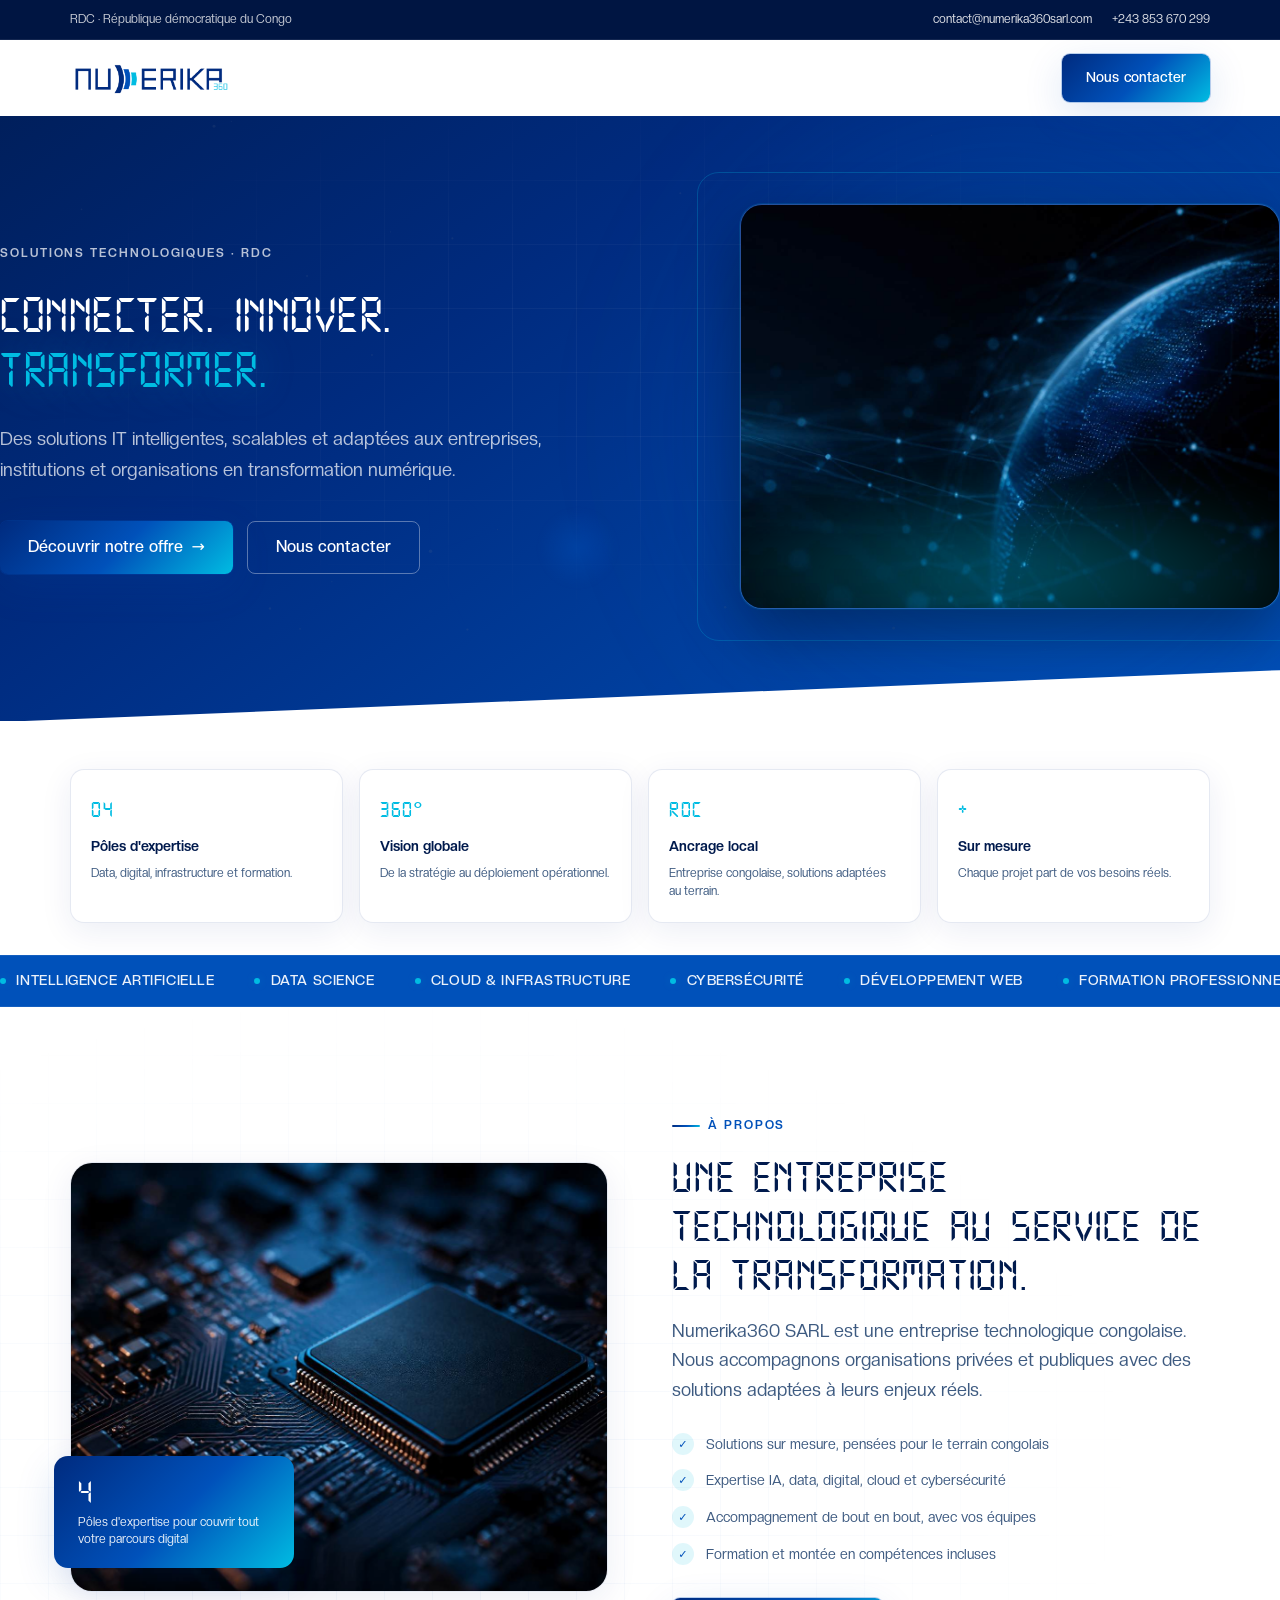
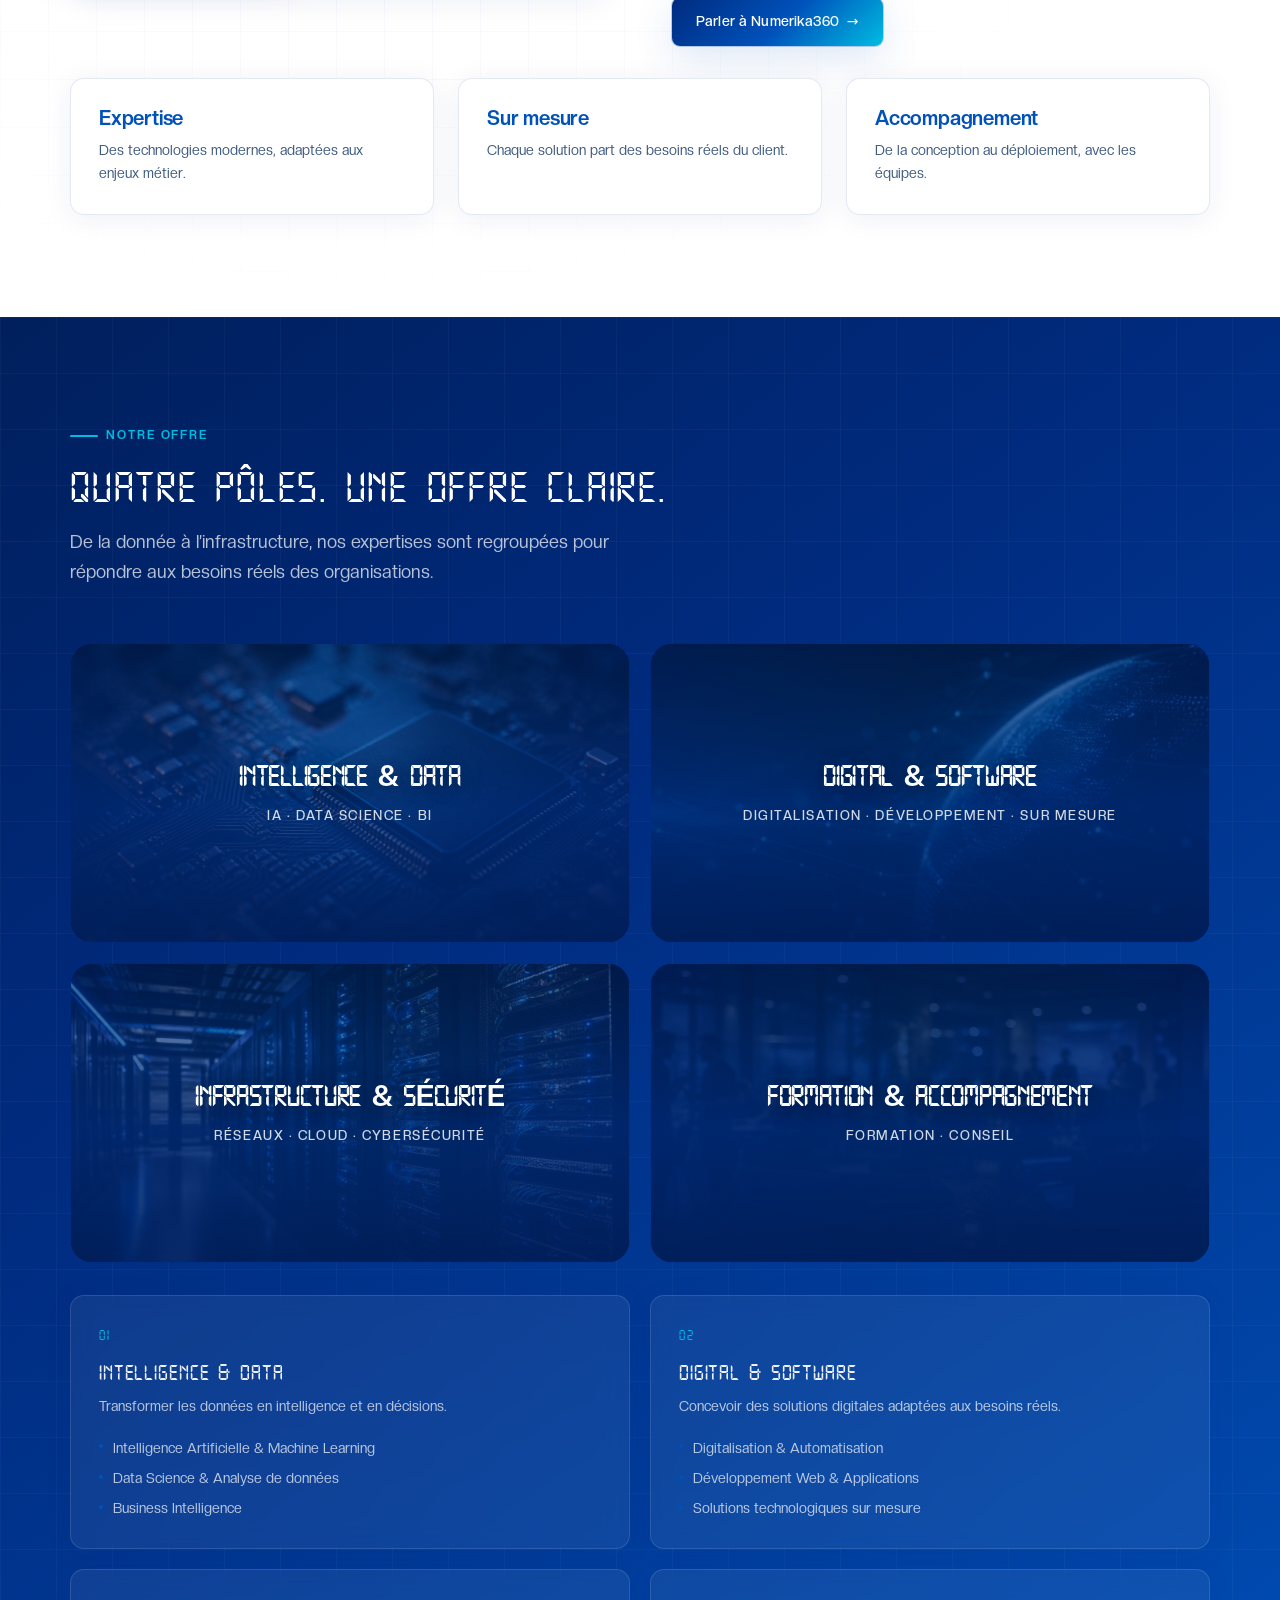
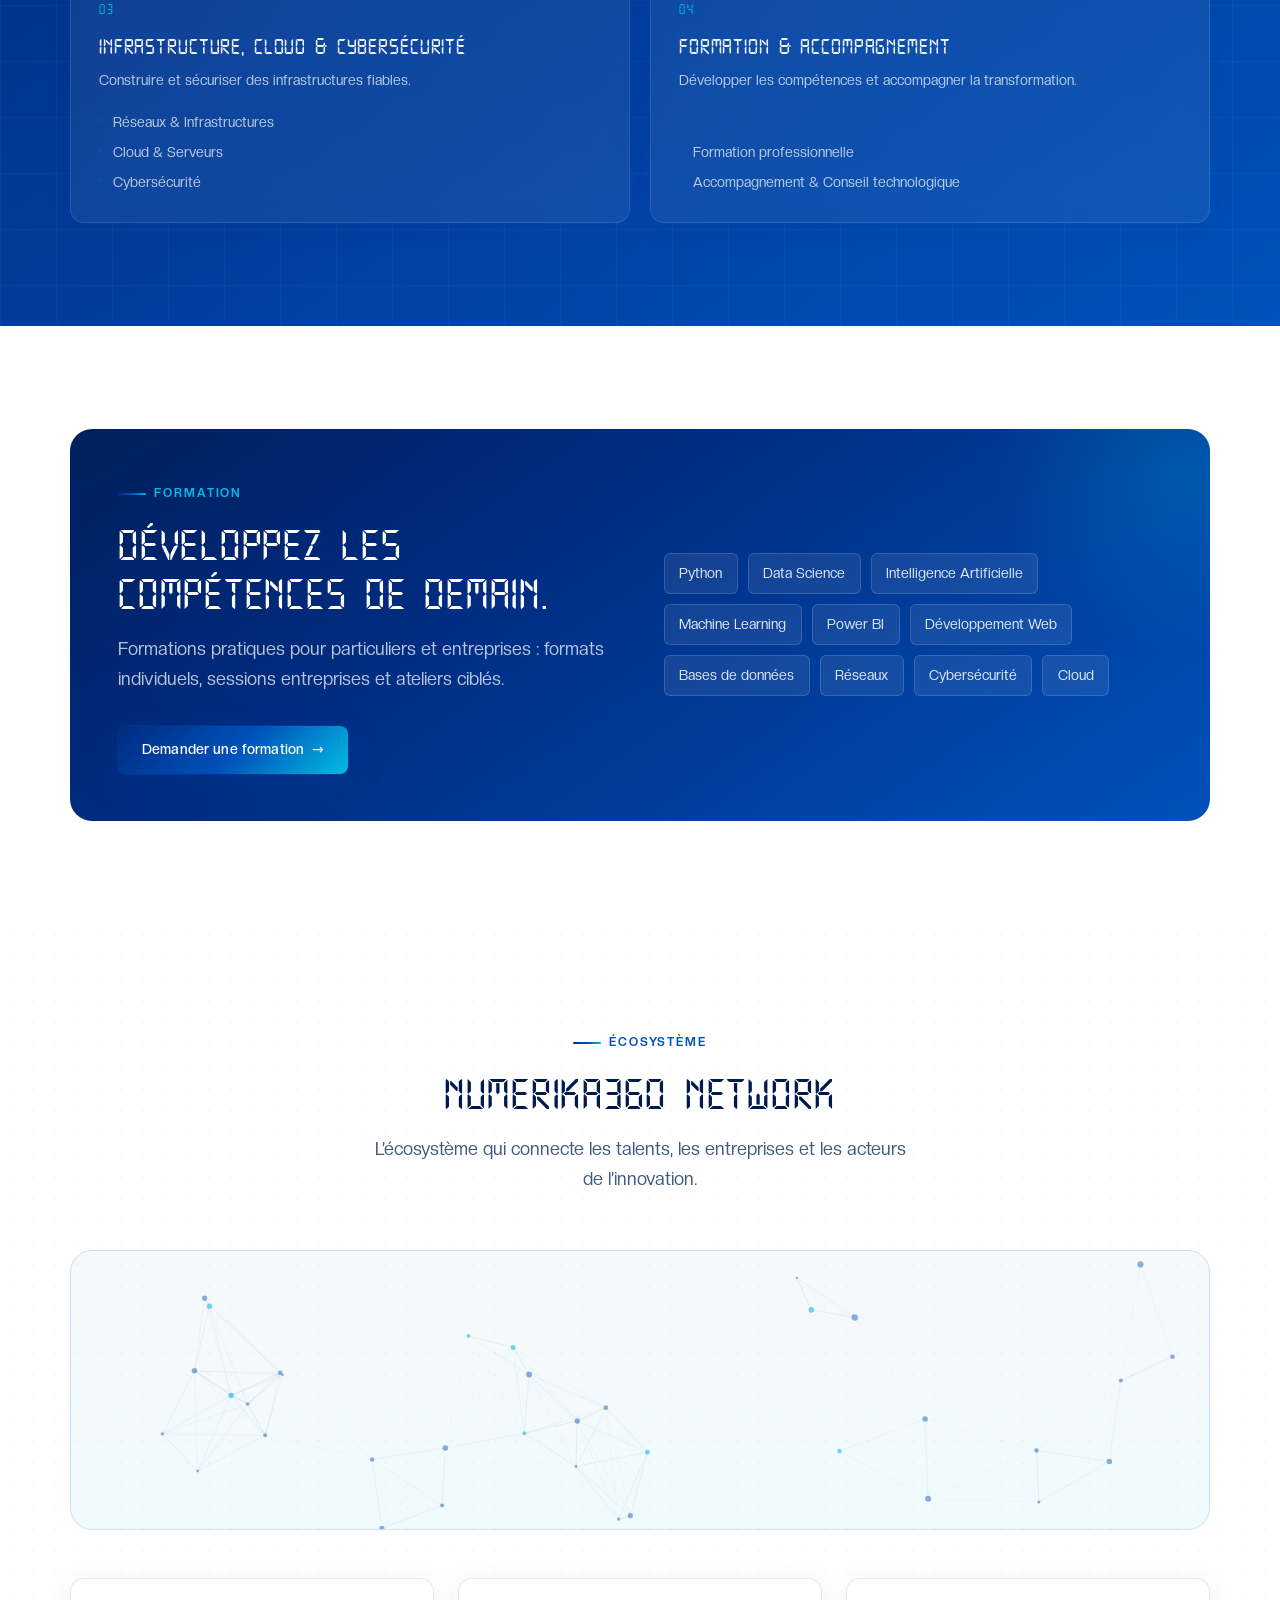
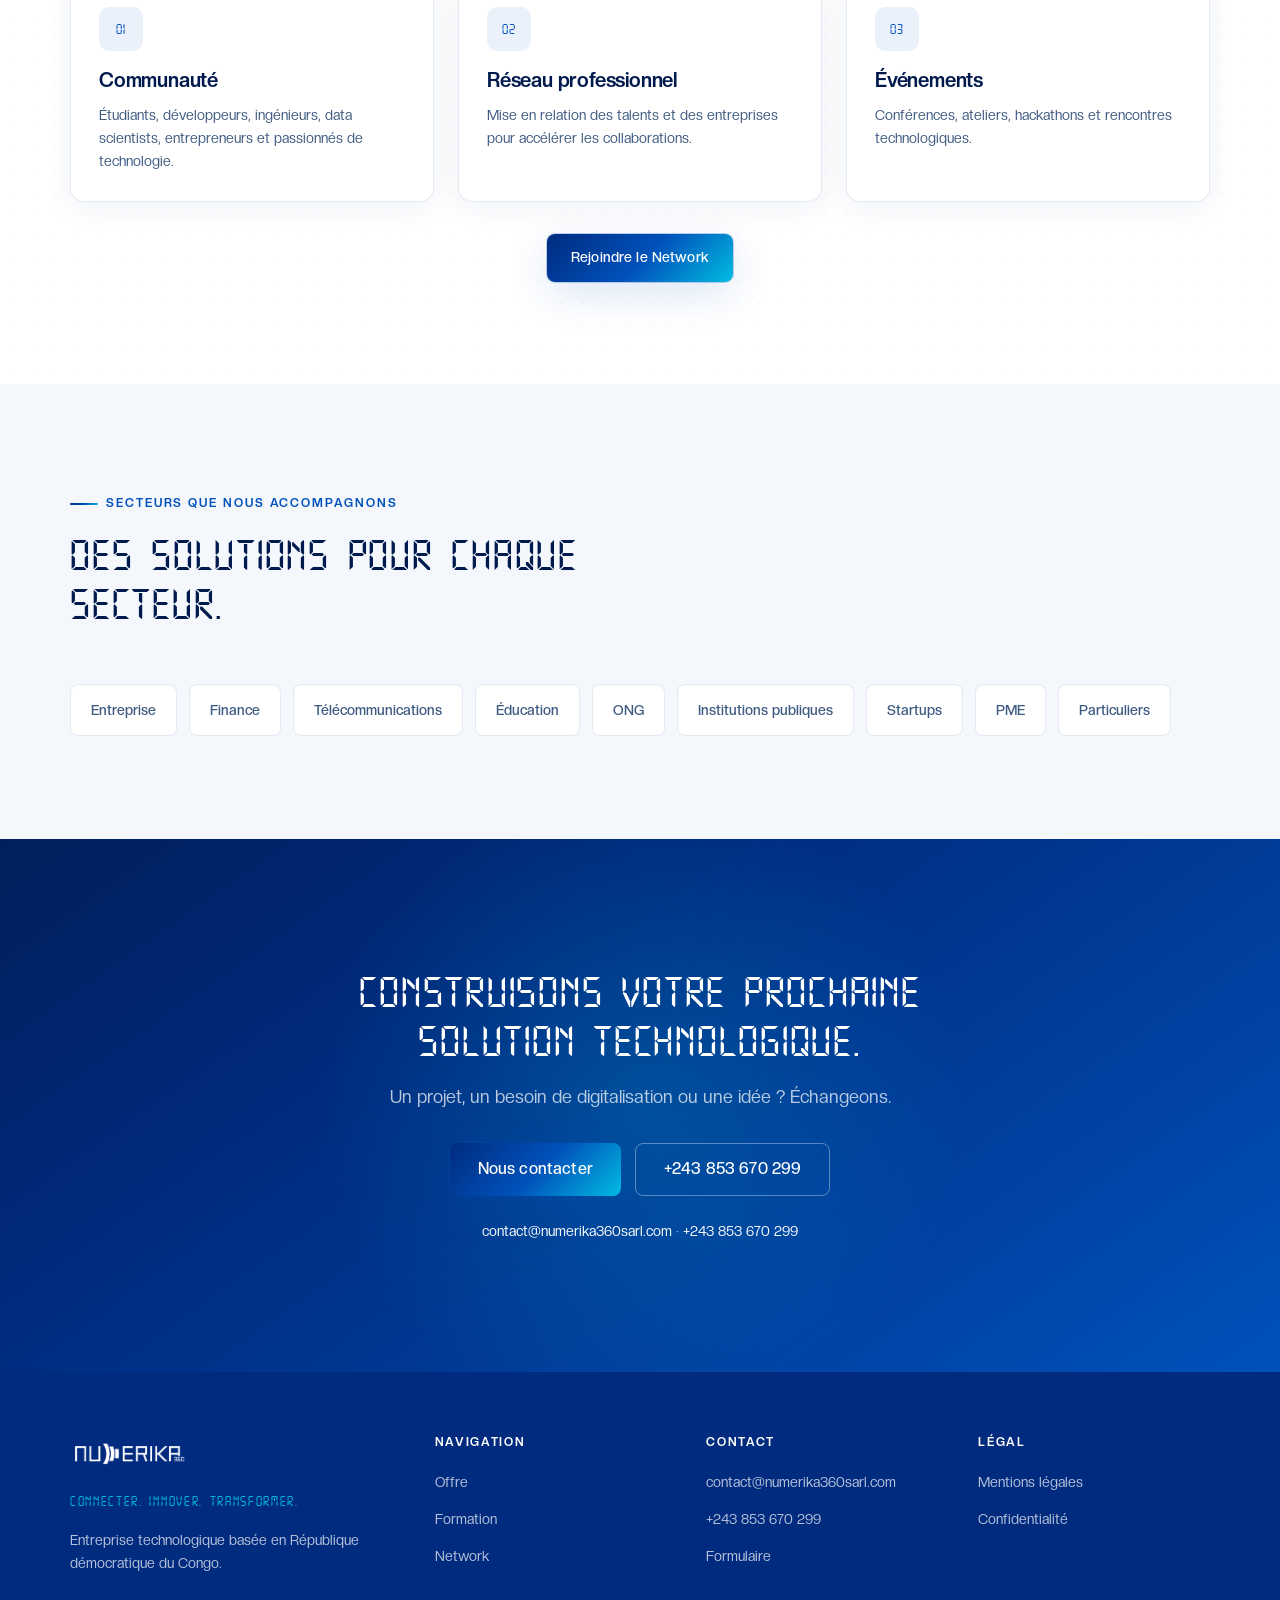
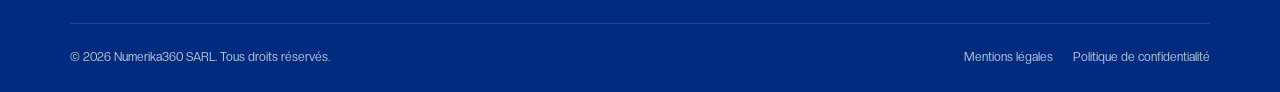
==== commit eba38668: "first commit11" ====
--- a/index.html
+++ b/index.html
@@ -3,498 +3,444 @@
 <head>
   <meta charset="UTF-8">
   <meta name="viewport" content="width=device-width, initial-scale=1.0">
-  <title>Numerika360 SARL | Bientôt</title>
-  <meta name="description" content="Numerika360 SARL prépare son site officiel. Connecter. Innover. Transformer.">
+  <title>Numerika360 SARL | Solutions technologiques, IA, Data &amp; Transformation numérique</title>
+  <meta name="description" content="Numerika360 SARL accompagne les entreprises, institutions et organisations dans leur transformation numérique grâce à l'intelligence artificielle, la data, les infrastructures, la cybersécurité et la formation.">
   <meta name="robots" content="index, follow">
   <link rel="canonical" href="https://numerika360sarl.com/">
   <meta property="og:type" content="website">
   <meta property="og:locale" content="fr_FR">
   <meta property="og:url" content="https://numerika360sarl.com/">
   <meta property="og:site_name" content="Numerika360 SARL">
-  <meta property="og:title" content="Numerika360 SARL | Bientôt">
-  <meta property="og:description" content="Quelque chose se prépare. Numerika360 SARL — Connecter. Innover. Transformer.">
+  <meta property="og:title" content="Numerika360 SARL | Solutions technologiques, IA, Data &amp; Transformation numérique">
+  <meta property="og:description" content="Numerika360 SARL accompagne les entreprises, institutions et organisations dans leur transformation numérique.">
   <meta property="og:image" content="https://numerika360sarl.com/assets/logo/logo.png">
   <meta name="twitter:card" content="summary_large_image">
-  <meta name="twitter:title" content="Numerika360 SARL | Bientôt">
-  <meta name="twitter:description" content="Notre plateforme officielle arrive bientôt.">
+  <meta name="twitter:title" content="Numerika360 SARL | Solutions technologiques">
+  <meta name="twitter:description" content="Connecter. Innover. Transformer.">
   <meta name="twitter:image" content="https://numerika360sarl.com/assets/logo/logo.png">
   <link rel="icon" type="image/png" href="assets/logo/favicon.png">
   <link rel="apple-touch-icon" href="assets/logo/favicon.png">
   <link rel="stylesheet" href="css/fonts.css">
-  <style>
-    :root {
-      --bg: #f4f8fc;
-      --text: #001a4d;
-      --muted: #3d5a80;
-      --line: rgba(0, 43, 127, 0.1);
-      --blue-cobalt: #002b7f;
-      --blue-royal: #0051ba;
-      --blue-cyan: #00bce2;
-      --font: "Creato Display", system-ui, sans-serif;
-      --font-display: "Technology", var(--font);
-      --ease: cubic-bezier(0.22, 1, 0.36, 1);
-    }
-
-    *, *::before, *::after { box-sizing: border-box; margin: 0; padding: 0; }
-
-    html, body { height: 100%; }
-
-    body {
-      font-family: var(--font);
-      background: var(--bg);
-      color: var(--text);
-      min-height: 100vh;
-      overflow-x: hidden;
-      -webkit-font-smoothing: antialiased;
-    }
-
-    .stage {
-      position: relative;
-      min-height: 100vh;
-      min-height: 100dvh;
-      isolation: isolate;
-      overflow: hidden;
-      background:
-        radial-gradient(ellipse 70% 55% at 50% -10%, rgba(0, 81, 186, 0.12), transparent 55%),
-        radial-gradient(ellipse 50% 40% at 100% 80%, rgba(0, 188, 226, 0.1), transparent 50%),
-        #f4f8fc;
-    }
-
-    .stage__grid {
-      position: absolute;
-      inset: 0;
-      z-index: 0;
-      background-image:
-        linear-gradient(rgba(15, 23, 42, 0.04) 1px, transparent 1px),
-        linear-gradient(90deg, rgba(15, 23, 42, 0.04) 1px, transparent 1px);
-      background-size: 72px 72px;
-      mask-image: radial-gradient(ellipse 75% 65% at 50% 40%, black 10%, transparent 72%);
-      -webkit-mask-image: radial-gradient(ellipse 75% 65% at 50% 40%, black 10%, transparent 72%);
-      pointer-events: none;
-    }
-
-    .stage__canvas {
-      position: absolute;
-      inset: 0;
-      z-index: 1;
-      width: 100%;
-      height: 100%;
-      opacity: 0.5;
-      pointer-events: none;
-    }
-
-    .stage__ring {
-      position: absolute;
-      z-index: 1;
-      width: min(58vw, 560px);
-      height: min(58vw, 560px);
-      right: -12%;
-      top: 42%;
-      transform: translateY(-50%);
-      border-radius: 50%;
-      border: 1px solid rgba(15, 23, 42, 0.07);
-      pointer-events: none;
-    }
-
-    .stage__ring::before,
-    .stage__ring::after {
-      content: "";
-      position: absolute;
-      border-radius: 50%;
-      border: 1px solid rgba(0, 81, 186, 0.12);
-    }
-
-    .stage__ring::before { inset: 14%; }
-    .stage__ring::after {
-      inset: 30%;
-      border-color: transparent;
-      border-top-color: rgba(0, 81, 186, 0.45);
-      border-right-color: rgba(0, 188, 226, 0.2);
-      animation: spin 22s linear infinite;
-    }
-
-    .stage__watermark {
-      position: absolute;
-      z-index: 1;
-      right: -2%;
-      bottom: -8%;
-      font-size: clamp(11rem, 28vw, 22rem);
-      font-weight: 700;
-      letter-spacing: -0.08em;
-      line-height: 0.78;
-      color: transparent;
-      background: linear-gradient(160deg, rgba(0, 43, 127, 0.045), rgba(0, 81, 186, 0.08) 50%, rgba(0, 188, 226, 0.04));
-      -webkit-background-clip: text;
-      background-clip: text;
-      user-select: none;
-      pointer-events: none;
-      animation: floatY 12s var(--ease) infinite alternate;
-    }
-
-    .frame {
-      position: relative;
-      z-index: 5;
-      width: min(100% - 2.5rem, 1080px);
-      margin-inline: auto;
-      min-height: 100vh;
-      min-height: 100dvh;
-      display: grid;
-      grid-template-rows: auto 1fr auto;
-      padding-block: clamp(1.5rem, 3.5vh, 2.5rem);
-      gap: 1.25rem;
-    }
-
-    .top {
-      display: flex;
-      align-items: center;
-      justify-content: space-between;
-      gap: 1rem;
-      opacity: 0;
-      animation: rise 0.85s var(--ease) 0.08s forwards;
-    }
-
-    .brand {
-      display: inline-flex;
-      align-items: center;
-      text-decoration: none;
-      color: inherit;
-    }
-
-    .brand__img {
-      display: block;
-      height: 36px;
-      width: auto;
-      max-width: min(200px, 52vw);
-    }
-
-    .pill {
-      display: inline-flex;
-      align-items: center;
-      padding: 0.4rem 0.85rem;
-      border-radius: 999px;
-      border: 1px solid rgba(0, 81, 186, 0.18);
-      background: rgba(0, 81, 186, 0.06);
-      font-size: 0.6875rem;
-      font-weight: 600;
-      letter-spacing: 0.14em;
-      text-transform: uppercase;
-      color: var(--blue-royal);
-    }
-
-    .hero {
-      display: flex;
-      flex-direction: column;
-      justify-content: center;
-      max-width: 40rem;
-      padding-block: 1rem;
-    }
-
-    .hero__eyebrow {
-      font-size: 0.8125rem;
-      color: var(--muted);
-      letter-spacing: 0.02em;
-      margin-bottom: 1.35rem;
-      opacity: 0;
-      animation: rise 0.9s var(--ease) 0.2s forwards;
-    }
-
-    .hero__title {
-      font-family: var(--font-display);
-      font-size: clamp(2.4rem, 7vw, 4.25rem);
-      font-weight: 400;
-      letter-spacing: 0.04em;
-      text-transform: uppercase;
-      line-height: 1.05;
-      margin-bottom: 1rem;
-      opacity: 0;
-      animation: rise 1s var(--ease) 0.32s forwards;
-    }
-
-    .hero__title em {
-      font-style: normal;
-      background: linear-gradient(105deg, var(--blue-cobalt) 5%, var(--blue-royal) 55%, var(--blue-cyan) 100%);
-      -webkit-background-clip: text;
-      background-clip: text;
-      color: transparent;
-    }
-
-    .hero__slogan {
-      font-family: var(--font-display);
-      font-size: clamp(1rem, 2vw, 1.15rem);
-      font-weight: 400;
-      letter-spacing: 0.12em;
-      text-transform: uppercase;
-      color: var(--blue-royal);
-      margin-bottom: 1.35rem;
-      opacity: 0;
-      animation: rise 1s var(--ease) 0.42s forwards;
-    }
-
-    .hero__text {
-      font-size: clamp(0.975rem, 1.5vw, 1.1rem);
-      color: var(--muted);
-      line-height: 1.7;
-      max-width: 30rem;
-      margin-bottom: 1.75rem;
-      opacity: 0;
-      animation: rise 1s var(--ease) 0.52s forwards;
-    }
-
-    .progress {
-      width: min(220px, 55vw);
-      height: 2px;
-      border-radius: 2px;
-      background: rgba(15, 23, 42, 0.08);
-      overflow: hidden;
-      margin-bottom: 2rem;
-      opacity: 0;
-      animation: rise 1s var(--ease) 0.58s forwards;
-    }
-
-    .progress__bar {
-      height: 100%;
-      width: 38%;
-      border-radius: 2px;
-      background: linear-gradient(90deg, var(--blue-royal), var(--blue-cyan));
-      animation: progressSlide 2.8s var(--ease) infinite;
-    }
-
-    .actions {
-      display: flex;
-      flex-wrap: wrap;
-      align-items: center;
-      gap: 0.9rem 1.35rem;
-      opacity: 0;
-      animation: rise 1s var(--ease) 0.65s forwards;
-    }
-
-    .btn {
-      display: inline-flex;
-      align-items: center;
-      justify-content: center;
-      min-height: 50px;
-      padding: 0 1.5rem;
-      border-radius: 999px;
-      font-size: 0.925rem;
-      font-weight: 500;
-      text-decoration: none;
-      color: #fff;
-      background: linear-gradient(135deg, var(--blue-cobalt), var(--blue-royal));
-      box-shadow: 0 0 0 1px rgba(0, 81, 186, 0.3), 0 14px 36px rgba(0, 81, 186, 0.2);
-      transition: transform 0.3s var(--ease), box-shadow 0.3s var(--ease);
-    }
-
-    .btn:hover {
-      transform: translateY(-2px);
-      box-shadow: 0 0 0 1px rgba(0, 81, 186, 0.4), 0 18px 44px rgba(0, 81, 186, 0.28);
-    }
-
-    .mail {
-      color: #334155;
-      text-decoration: none;
-      font-size: 0.95rem;
-      border-bottom: 1px solid rgba(51, 65, 85, 0.22);
-      padding-bottom: 2px;
-      transition: color 0.2s ease, border-color 0.2s ease;
-    }
-
-    .mail:hover {
-      color: var(--blue-royal);
-      border-color: rgba(0, 81, 186, 0.45);
-    }
-
-    .bottom {
-      display: flex;
-      flex-wrap: wrap;
-      align-items: center;
-      justify-content: space-between;
-      gap: 0.75rem 1.25rem;
-      padding-top: 1.25rem;
-      border-top: 1px solid var(--line);
-      font-size: 0.75rem;
-      color: #94A3B8;
-      opacity: 0;
-      animation: rise 0.9s var(--ease) 0.85s forwards;
-    }
-
-    .bottom strong {
-      font-weight: 500;
-      color: #64748B;
-    }
-
-    :focus-visible {
-      outline: 2px solid var(--blue-royal);
-      outline-offset: 3px;
-    }
-
-    @keyframes rise {
-      from { opacity: 0; transform: translateY(18px); }
-      to { opacity: 1; transform: translateY(0); }
-    }
-
-    @keyframes spin { to { transform: rotate(360deg); } }
-
-    @keyframes floatY {
-      from { transform: translateY(0); }
-      to { transform: translateY(-12px); }
-    }
-
-    @keyframes progressSlide {
-      0% { transform: translateX(-120%); }
-      100% { transform: translateX(320%); }
-    }
-
-    @media (min-width: 960px) {
-      .frame { width: min(100% - 5rem, 1120px); padding-block: 2.25rem; }
-      .hero { transform: translateY(-2vh); }
-      .stage__ring { right: 2%; opacity: 0.9; }
-      .stage__watermark { right: 1%; bottom: -4%; opacity: 0.9; }
-    }
-
-    @media (max-width: 768px) {
-      .stage__ring { opacity: 0.35; right: -40%; }
-      .stage__watermark { right: -18%; bottom: -2%; opacity: 0.5; font-size: clamp(8rem, 40vw, 12rem); }
-      .actions { flex-direction: column; align-items: flex-start; }
-      .btn { width: 100%; max-width: 280px; }
-      .bottom { flex-direction: column; align-items: flex-start; }
-    }
-
-    @media (prefers-reduced-motion: reduce) {
-      .stage__ring::after,
-      .stage__watermark,
-      .progress__bar,
-      .top, .hero__eyebrow, .hero__title, .hero__slogan, .hero__text,
-      .progress, .actions, .bottom {
-        animation: none !important;
-        opacity: 1;
-        transform: none;
-      }
-      .progress__bar { width: 40%; }
-    }
-  </style>
+  <link rel="stylesheet" href="css/style.css">
+  <link rel="stylesheet" href="css/live.css">
+  <link rel="stylesheet" href="css/responsive.css">
+  <link rel="stylesheet" href="css/animations.css">
 </head>
-<body>
-  <div class="stage">
-    <div class="stage__grid" aria-hidden="true"></div>
-    <canvas class="stage__canvas" id="field" aria-hidden="true"></canvas>
-    <div class="stage__ring" aria-hidden="true"></div>
-    <div class="stage__watermark" aria-hidden="true">360</div>
-
-    <div class="frame">
-      <header class="top">
-        <a class="brand" href="/" aria-label="Numerika360 SARL">
-          <img class="brand__img" src="assets/logo/logo.png" alt="Numerika360 SARL" width="180" height="40">
-        </a>
-        <p class="pill">Bientôt</p>
-      </header>
-
-      <main class="hero">
-        <p class="hero__eyebrow">Numerika360 SARL · République démocratique du Congo</p>
-        <h1 class="hero__title">Quelque chose<br><em>se prépare.</em></h1>
-        <p class="hero__slogan">Connecter. Innover. Transformer.</p>
-        <p class="hero__text">
-          Notre plateforme officielle arrive bientôt.
-          En attendant, échangeons dès maintenant.
-        </p>
-
-        <div class="progress" aria-hidden="true">
-          <div class="progress__bar"></div>
-        </div>
-
-        <div class="actions">
-          <a class="btn" href="mailto:contact@numerika360sarl.com">Nous écrire</a>
-          <a class="mail" href="mailto:contact@numerika360sarl.com">contact@numerika360sarl.com</a>
-        </div>
-      </main>
-
-      <footer class="bottom">
-        <p><strong>© 2026 Numerika360 SARL</strong></p>
-        <p>Tous droits réservés</p>
-      </footer>
+<body class="page-home">
+  <a class="sr-only" href="#main">Aller au contenu principal</a>
+
+  <div class="topbar" aria-label="Coordonnées rapides">
+    <div class="container topbar__inner">
+      <div class="topbar__left">
+        <span>RDC · République démocratique du Congo</span>
+      </div>
+      <div class="topbar__right">
+        <a href="mailto:contact@numerika360sarl.com">contact@numerika360sarl.com</a>
+        <a href="tel:+243853670299">+243 853 670 299</a>
+      </div>
     </div>
   </div>
 
-  <script>
-    (function () {
-      var reduce = window.matchMedia("(prefers-reduced-motion: reduce)").matches;
-      var canvas = document.getElementById("field");
-      if (!canvas || reduce) return;
-
-      var ctx = canvas.getContext("2d");
-      if (!ctx) return;
-
-      var nodes = [];
-      var dpr = Math.min(window.devicePixelRatio || 1, 2);
-      var raf;
-
-      function resize() {
-        var w = window.innerWidth;
-        var h = window.innerHeight;
-        canvas.width = w * dpr;
-        canvas.height = h * dpr;
-        canvas.style.width = w + "px";
-        canvas.style.height = h + "px";
-        ctx.setTransform(dpr, 0, 0, dpr, 0, 0);
-        var count = Math.min(36, Math.floor((w * h) / 32000));
-        nodes = [];
-        for (var i = 0; i < count; i++) {
-          nodes.push({
-            x: Math.random() * w,
-            y: Math.random() * h,
-            vx: (Math.random() - 0.5) * 0.2,
-            vy: (Math.random() - 0.5) * 0.2,
-            r: Math.random() * 1.4 + 0.4
-          });
-        }
-      }
-
-      function draw() {
-        var w = canvas.clientWidth;
-        var h = canvas.clientHeight;
-        ctx.clearRect(0, 0, w, h);
-
-        for (var i = 0; i < nodes.length; i++) {
-          var p = nodes[i];
-          p.x += p.vx;
-          p.y += p.vy;
-          if (p.x < 0 || p.x > w) p.vx *= -1;
-          if (p.y < 0 || p.y > h) p.vy *= -1;
-
-          ctx.beginPath();
-          ctx.arc(p.x, p.y, p.r, 0, Math.PI * 2);
-          ctx.fillStyle = "rgba(100, 116, 139, 0.32)";
-          ctx.fill();
-
-          for (var j = i + 1; j < nodes.length; j++) {
-            var q = nodes[j];
-            var dx = p.x - q.x;
-            var dy = p.y - q.y;
-            var dist = Math.sqrt(dx * dx + dy * dy);
-            if (dist < 120) {
-              ctx.beginPath();
-              ctx.moveTo(p.x, p.y);
-              ctx.lineTo(q.x, q.y);
-              ctx.strokeStyle = "rgba(0, 81, 186, " + (0.11 * (1 - dist / 120)) + ")";
-              ctx.lineWidth = 0.65;
-              ctx.stroke();
-            }
-          }
-        }
-        raf = requestAnimationFrame(draw);
-      }
-
-      resize();
-      draw();
-      var t;
-      window.addEventListener("resize", function () {
-        clearTimeout(t);
-        t = setTimeout(function () {
-          cancelAnimationFrame(raf);
-          resize();
-          draw();
-        }, 120);
-      });
-    })();
-  </script>
+  <header class="header">
+    <div class="container nav">
+      <a href="#top" class="logo" aria-label="Numerika360 — Accueil">
+        <img class="logo__img" src="assets/logo/logo.png" alt="Numerika360 SARL" width="180" height="40">
+      </a>
+
+      <nav class="nav__links" aria-label="Navigation principale">
+        <a class="nav__link" href="#offre">Offre</a>
+        <a class="nav__link" href="#formation">Formation</a>
+        <a class="nav__link" href="#network">Network</a>
+        <a class="nav__link" href="contact.html">Contact</a>
+      </nav>
+
+      <a class="nav__phone" href="tel:+243853670299">+243 853 670 299</a>
+      <a class="btn btn--primary nav__cta" href="contact.html">Nous contacter</a>
+
+      <button class="nav__toggle" type="button" aria-label="Ouvrir le menu" aria-expanded="false" aria-controls="mobile-menu">
+        <span class="nav__toggle-bar"></span>
+      </button>
+    </div>
+  </header>
+
+  <div class="nav__mobile" id="mobile-menu" role="dialog" aria-modal="true" aria-label="Menu de navigation">
+    <nav class="nav__mobile-links" aria-label="Navigation mobile">
+      <a class="nav__mobile-link" href="#offre">Offre</a>
+      <a class="nav__mobile-link" href="#formation">Formation</a>
+      <a class="nav__mobile-link" href="#network">Network</a>
+      <a class="nav__mobile-link" href="contact.html">Contact</a>
+    </nav>
+    <a class="btn btn--primary nav__mobile-cta" href="contact.html">Nous contacter</a>
+  </div>
+
+  <main id="main">
+    <!-- HERO -->
+    <section class="hero hero--brand hero-animate" id="top" aria-labelledby="hero-title">
+      <div class="hero__bg" aria-hidden="true">
+        <div class="hero__glow"></div>
+        <div class="hero__grid"></div>
+        <div class="hero__orb hero__orb--1"></div>
+        <div class="hero__orb hero__orb--2"></div>
+        <canvas id="hero-canvas" class="hero__canvas"></canvas>
+      </div>
+      <div class="container hero__layout">
+        <div class="hero__content">
+          <p class="hero__label">Solutions technologiques · RDC</p>
+          <h1 id="hero-title" class="hero__title">Connecter. Innover.<br><em>Transformer.</em></h1>
+          <p class="hero__subtitle">Des solutions IT intelligentes, scalables et adaptées aux entreprises, institutions et organisations en transformation numérique.</p>
+          <div class="btn-group">
+            <a class="btn btn--primary btn--lg btn--arrow" href="#offre">Découvrir notre offre <span aria-hidden="true">→</span></a>
+            <a class="btn btn--outline-light btn--lg" href="contact.html">Nous contacter</a>
+          </div>
+        </div>
+        <div class="hero__visual reveal-scale" aria-hidden="true">
+          <div class="hero__visual-ring"></div>
+          <div class="hero__visual-frame">
+            <img src="assets/images/expertise/transformation.jpg" alt="" width="800" height="600" loading="eager">
+            <div class="hero__visual-glow"></div>
+          </div>
+        </div>
+      </div>
+      <div class="hero__slash" aria-hidden="true"></div>
+    </section>
+
+    <section class="pillars" aria-label="Points clés Numerika360">
+      <div class="container pillars__grid">
+        <article class="pillars__item reveal">
+          <p class="pillars__num">04</p>
+          <p class="pillars__title">Pôles d'expertise</p>
+          <p class="pillars__text">Data, digital, infrastructure et formation.</p>
+        </article>
+        <article class="pillars__item reveal reveal-delay-1">
+          <p class="pillars__num">360°</p>
+          <p class="pillars__title">Vision globale</p>
+          <p class="pillars__text">De la stratégie au déploiement opérationnel.</p>
+        </article>
+        <article class="pillars__item reveal reveal-delay-2">
+          <p class="pillars__num">RDC</p>
+          <p class="pillars__title">Ancrage local</p>
+          <p class="pillars__text">Entreprise congolaise, solutions adaptées au terrain.</p>
+        </article>
+        <article class="pillars__item reveal reveal-delay-3">
+          <p class="pillars__num">+</p>
+          <p class="pillars__title">Sur mesure</p>
+          <p class="pillars__text">Chaque projet part de vos besoins réels.</p>
+        </article>
+      </div>
+    </section>
+
+    <div class="ticker" aria-hidden="true">
+      <div class="ticker__track">
+        <div class="ticker__group">
+          <span class="ticker__item">Intelligence Artificielle</span>
+          <span class="ticker__item">Data Science</span>
+          <span class="ticker__item">Cloud &amp; Infrastructure</span>
+          <span class="ticker__item">Cybersécurité</span>
+          <span class="ticker__item">Développement Web</span>
+          <span class="ticker__item">Formation professionnelle</span>
+          <span class="ticker__item">Transformation numérique</span>
+          <span class="ticker__item">Numerika360 Network</span>
+        </div>
+        <div class="ticker__group" aria-hidden="true">
+          <span class="ticker__item">Intelligence Artificielle</span>
+          <span class="ticker__item">Data Science</span>
+          <span class="ticker__item">Cloud &amp; Infrastructure</span>
+          <span class="ticker__item">Cybersécurité</span>
+          <span class="ticker__item">Développement Web</span>
+          <span class="ticker__item">Formation professionnelle</span>
+          <span class="ticker__item">Transformation numérique</span>
+          <span class="ticker__item">Numerika360 Network</span>
+        </div>
+      </div>
+    </div>
+
+    <!-- A PROPOS -->
+    <section class="section section--circuit" id="a-propos" aria-labelledby="about-title">
+      <div class="container">
+        <div class="about-showcase">
+          <div class="about-showcase__media reveal">
+            <div class="about-showcase__frame">
+              <img src="assets/images/expertise/intelligence-data.jpg" alt="Expertise technologique Numerika360" loading="lazy" width="900" height="720">
+            </div>
+            <div class="about-showcase__badge">
+              <p class="about-showcase__badge-num">4</p>
+              <p class="about-showcase__badge-text">Pôles d'expertise pour couvrir tout votre parcours digital</p>
+            </div>
+          </div>
+          <div class="about-showcase__content reveal reveal-delay-2">
+            <p class="section__label">À propos</p>
+            <h2 id="about-title" class="section__title">Une entreprise technologique au service de la transformation.</h2>
+            <p class="lead mt-2">Numerika360 SARL est une entreprise technologique congolaise. Nous accompagnons organisations privées et publiques avec des solutions adaptées à leurs enjeux réels.</p>
+            <ul class="about-features">
+              <li class="about-features__item"><span class="about-features__check" aria-hidden="true">✓</span> Solutions sur mesure, pensées pour le terrain congolais</li>
+              <li class="about-features__item"><span class="about-features__check" aria-hidden="true">✓</span> Expertise IA, data, digital, cloud et cybersécurité</li>
+              <li class="about-features__item"><span class="about-features__check" aria-hidden="true">✓</span> Accompagnement de bout en bout, avec vos équipes</li>
+              <li class="about-features__item"><span class="about-features__check" aria-hidden="true">✓</span> Formation et montée en compétences incluses</li>
+            </ul>
+            <div class="btn-group mt-4">
+              <a class="btn btn--primary btn--arrow" href="contact.html">Parler à Numerika360 <span aria-hidden="true">→</span></a>
+            </div>
+          </div>
+        </div>
+        <div class="why-grid mt-4">
+          <div class="why-item reveal">
+            <h3 class="why-item__title">Expertise</h3>
+            <p class="why-item__text">Des technologies modernes, adaptées aux enjeux métier.</p>
+          </div>
+          <div class="why-item reveal reveal-delay-1">
+            <h3 class="why-item__title">Sur mesure</h3>
+            <p class="why-item__text">Chaque solution part des besoins réels du client.</p>
+          </div>
+          <div class="why-item reveal reveal-delay-2">
+            <h3 class="why-item__title">Accompagnement</h3>
+            <p class="why-item__text">De la conception au déploiement, avec les équipes.</p>
+          </div>
+        </div>
+      </div>
+    </section>
+
+    <!-- OFFRE -->
+    <section class="section section--dark" id="offre" aria-labelledby="offre-title">
+      <div class="container">
+        <div class="section__header reveal">
+          <p class="section__label">Notre offre</p>
+          <h2 id="offre-title" class="section__title">Quatre pôles. Une offre claire.</h2>
+          <p class="section__subtitle">De la donnée à l’infrastructure, nos expertises sont regroupées pour répondre aux besoins réels des organisations.</p>
+        </div>
+
+        <div class="expertise-panels" style="margin-bottom: 2rem;">
+          <article class="expertise-panel reveal">
+            <img class="expertise-panel__img" src="assets/images/expertise/intelligence-data.jpg" alt="" loading="lazy" width="1400" height="788">
+            <div class="expertise-panel__overlay" aria-hidden="true"></div>
+            <div class="expertise-panel__content">
+              <h3 class="expertise-panel__title">Intelligence &amp; Data</h3>
+              <p class="expertise-panel__tags">IA · Data Science · BI</p>
+            </div>
+          </article>
+          <article class="expertise-panel reveal reveal-delay-1">
+            <img class="expertise-panel__img" src="assets/images/expertise/transformation.jpg" alt="" loading="lazy" width="1400" height="788">
+            <div class="expertise-panel__overlay" aria-hidden="true"></div>
+            <div class="expertise-panel__content">
+              <h3 class="expertise-panel__title">Digital &amp; Software</h3>
+              <p class="expertise-panel__tags">Digitalisation · Développement · Sur mesure</p>
+            </div>
+          </article>
+          <article class="expertise-panel reveal reveal-delay-2">
+            <img class="expertise-panel__img" src="assets/images/expertise/infrastructure.jpg" alt="" loading="lazy" width="1400" height="788">
+            <div class="expertise-panel__overlay" aria-hidden="true"></div>
+            <div class="expertise-panel__content">
+              <h3 class="expertise-panel__title">Infrastructure &amp; Sécurité</h3>
+              <p class="expertise-panel__tags">Réseaux · Cloud · Cybersécurité</p>
+            </div>
+          </article>
+          <article class="expertise-panel reveal reveal-delay-3">
+            <img class="expertise-panel__img" src="assets/images/expertise/formation-network.jpg" alt="" loading="lazy" width="1400" height="788">
+            <div class="expertise-panel__overlay" aria-hidden="true"></div>
+            <div class="expertise-panel__content">
+              <h3 class="expertise-panel__title">Formation &amp; Accompagnement</h3>
+              <p class="expertise-panel__tags">Formation · Conseil</p>
+            </div>
+          </article>
+        </div>
+
+        <div class="poles-grid">
+          <article class="pole-card reveal" id="offre-intelligence">
+            <span class="pole-card__num">01</span>
+            <h3 class="pole-card__title">Intelligence &amp; Data</h3>
+            <p class="pole-card__text">Transformer les données en intelligence et en décisions.</p>
+            <ul class="pole-card__list">
+              <li>Intelligence Artificielle &amp; Machine Learning</li>
+              <li>Data Science &amp; Analyse de données</li>
+              <li>Business Intelligence</li>
+            </ul>
+          </article>
+          <article class="pole-card reveal reveal-delay-1" id="offre-digital">
+            <span class="pole-card__num">02</span>
+            <h3 class="pole-card__title">Digital &amp; Software</h3>
+            <p class="pole-card__text">Concevoir des solutions digitales adaptées aux besoins réels.</p>
+            <ul class="pole-card__list">
+              <li>Digitalisation &amp; Automatisation</li>
+              <li>Développement Web &amp; Applications</li>
+              <li>Solutions technologiques sur mesure</li>
+            </ul>
+          </article>
+          <article class="pole-card reveal reveal-delay-2" id="offre-infra">
+            <span class="pole-card__num">03</span>
+            <h3 class="pole-card__title">Infrastructure, Cloud &amp; Cybersécurité</h3>
+            <p class="pole-card__text">Construire et sécuriser des infrastructures fiables.</p>
+            <ul class="pole-card__list">
+              <li>Réseaux &amp; Infrastructures</li>
+              <li>Cloud &amp; Serveurs</li>
+              <li>Cybersécurité</li>
+            </ul>
+          </article>
+          <article class="pole-card reveal reveal-delay-3" id="offre-formation">
+            <span class="pole-card__num">04</span>
+            <h3 class="pole-card__title">Formation &amp; Accompagnement</h3>
+            <p class="pole-card__text">Développer les compétences et accompagner la transformation.</p>
+            <ul class="pole-card__list">
+              <li>Formation professionnelle</li>
+              <li>Accompagnement &amp; Conseil technologique</li>
+            </ul>
+          </article>
+        </div>
+      </div>
+    </section>
+
+    <!-- FORMATION -->
+    <section class="section" id="formation" aria-labelledby="formation-title">
+      <div class="container">
+        <div class="formation-panel">
+          <div class="split">
+            <div class="reveal">
+              <p class="section__label">Formation</p>
+              <h2 id="formation-title" class="section__title">Développez les compétences de demain.</h2>
+              <p class="lead mt-2">Formations pratiques pour particuliers et entreprises : formats individuels, sessions entreprises et ateliers ciblés.</p>
+              <div class="btn-group mt-4">
+                <a class="btn btn--primary btn--arrow" href="contact.html?sujet=formation">Demander une formation <span aria-hidden="true">→</span></a>
+              </div>
+            </div>
+            <div class="reveal reveal-delay-2">
+              <div class="tags" role="list" aria-label="Domaines de formation">
+                <span class="tag" role="listitem">Python</span>
+                <span class="tag" role="listitem">Data Science</span>
+                <span class="tag" role="listitem">Intelligence Artificielle</span>
+                <span class="tag" role="listitem">Machine Learning</span>
+                <span class="tag" role="listitem">Power BI</span>
+                <span class="tag" role="listitem">Développement Web</span>
+                <span class="tag" role="listitem">Bases de données</span>
+                <span class="tag" role="listitem">Réseaux</span>
+                <span class="tag" role="listitem">Cybersécurité</span>
+                <span class="tag" role="listitem">Cloud</span>
+              </div>
+            </div>
+          </div>
+        </div>
+      </div>
+    </section>
+
+    <!-- NETWORK -->
+    <section class="section section--pattern" id="network" aria-labelledby="network-title">
+      <div class="container">
+        <div class="section__header section__header--center reveal">
+          <p class="section__label">Écosystème</p>
+          <h2 id="network-title" class="section__title">Numerika360 Network</h2>
+          <p class="section__subtitle">L’écosystème qui connecte les talents, les entreprises et les acteurs de l’innovation.</p>
+        </div>
+        <div class="network-visual reveal-scale" aria-hidden="true">
+          <canvas id="network-canvas"></canvas>
+        </div>
+        <div class="network-grid">
+          <article class="card card--live reveal">
+            <div class="card__icon-wrap" aria-hidden="true">01</div>
+            <h3 class="card__title">Communauté</h3>
+            <p class="card__text">Étudiants, développeurs, ingénieurs, data scientists, entrepreneurs et passionnés de technologie.</p>
+          </article>
+          <article class="card card--live reveal reveal-delay-1">
+            <div class="card__icon-wrap" aria-hidden="true">02</div>
+            <h3 class="card__title">Réseau professionnel</h3>
+            <p class="card__text">Mise en relation des talents et des entreprises pour accélérer les collaborations.</p>
+          </article>
+          <article class="card card--live reveal reveal-delay-2">
+            <div class="card__icon-wrap" aria-hidden="true">03</div>
+            <h3 class="card__title">Événements</h3>
+            <p class="card__text">Conférences, ateliers, hackathons et rencontres technologiques.</p>
+          </article>
+        </div>
+        <div class="mt-4" style="text-align:center">
+          <a class="btn btn--primary reveal" href="contact.html?sujet=network">Rejoindre le Network</a>
+        </div>
+      </div>
+    </section>
+
+    <!-- SECTEURS -->
+    <section class="section section--alt" id="secteurs" aria-labelledby="sectors-title">
+      <div class="container">
+        <div class="section__header reveal">
+          <p class="section__label">Secteurs que nous accompagnons</p>
+          <h2 id="sectors-title" class="section__title">Des solutions pour chaque secteur.</h2>
+        </div>
+        <div class="sectors reveal" role="list">
+          <span class="sector" role="listitem">Entreprise</span>
+          <span class="sector" role="listitem">Finance</span>
+          <span class="sector" role="listitem">Télécommunications</span>
+          <span class="sector" role="listitem">Éducation</span>
+          <span class="sector" role="listitem">ONG</span>
+          <span class="sector" role="listitem">Institutions publiques</span>
+          <span class="sector" role="listitem">Startups</span>
+          <span class="sector" role="listitem">PME</span>
+          <span class="sector" role="listitem">Particuliers</span>
+        </div>
+      </div>
+    </section>
+
+    <!-- CTA FINAL -->
+    <section class="cta-final" aria-labelledby="cta-title">
+      <div class="cta-final__glow" aria-hidden="true"></div>
+      <div class="container">
+        <div class="cta-final__content reveal">
+          <h2 id="cta-title" class="cta-final__title">Construisons votre prochaine solution technologique.</h2>
+          <p class="cta-final__text">Un projet, un besoin de digitalisation ou une idée ? Échangeons.</p>
+          <div class="btn-group" style="justify-content:center">
+            <a class="btn btn--primary btn--lg" href="contact.html">Nous contacter</a>
+            <a class="btn btn--outline-light btn--lg" href="tel:+243853670299">+243 853 670 299</a>
+          </div>
+          <p class="cta-final__phone">
+            <a href="mailto:contact@numerika360sarl.com">contact@numerika360sarl.com</a>
+            ·
+            <a href="tel:+243853670299">+243 853 670 299</a>
+          </p>
+        </div>
+      </div>
+    </section>
+  </main>
+
+  <footer class="footer">
+    <div class="container">
+      <div class="footer__grid">
+        <div>
+          <a href="#top" class="logo" aria-label="Numerika360">
+            <img class="logo__img logo__img--footer" src="assets/logo/logo_blanc.png" alt="Numerika360 SARL" width="180" height="40">
+          </a>
+          <p class="footer__slogan">Connecter. Innover. Transformer.</p>
+          <p class="footer__brand-text">Entreprise technologique basée en République démocratique du Congo.</p>
+        </div>
+        <div>
+          <h3 class="footer__col-title">Navigation</h3>
+          <ul class="footer__links">
+            <li><a href="#offre">Offre</a></li>
+            <li><a href="#formation">Formation</a></li>
+            <li><a href="#network">Network</a></li>
+          </ul>
+        </div>
+        <div>
+          <h3 class="footer__col-title">Contact</h3>
+          <ul class="footer__links">
+            <li><a href="mailto:contact@numerika360sarl.com">contact@numerika360sarl.com</a></li>
+            <li><a href="tel:+243853670299">+243 853 670 299</a></li>
+            <li><a href="contact.html">Formulaire</a></li>
+          </ul>
+        </div>
+        <div>
+          <h3 class="footer__col-title">Légal</h3>
+          <ul class="footer__links">
+            <li><a href="mentions.html">Mentions légales</a></li>
+            <li><a href="mentions.html#confidentialite">Confidentialité</a></li>
+          </ul>
+        </div>
+      </div>
+      <div class="footer__bottom">
+        <p>© <span data-year>2026</span> Numerika360 SARL. Tous droits réservés.</p>
+        <div class="footer__legal">
+          <a href="mentions.html">Mentions légales</a>
+          <a href="mentions.html#confidentialite">Politique de confidentialité</a>
+        </div>
+      </div>
+    </div>
+  </footer>
+
+  <script src="js/navigation.js" defer></script>
+  <script src="js/animations.js" defer></script>
+  <script src="js/main.js" defer></script>
 </body>
 </html>
--- a/css/style.css
+++ b/css/style.css
@@ -0,0 +1,1548 @@
+/* ============================================================
+   Numerika360 SARL — Design System
+   Light · Premium · Minimal · Corporate
+   ============================================================ */
+
+:root {
+  /* Charte Numerika360 */
+  --blue-cobalt: #002b7f;
+  --blue-royal: #0051ba;
+  --blue-cyan: #00bce2;
+  --white: #ffffff;
+
+  /* Surfaces */
+  --bg-primary: #ffffff;
+  --bg-secondary: #f4f8fc;
+  --bg-card: #ffffff;
+  --bg-dark: var(--blue-cobalt);
+  --border: rgba(0, 43, 127, 0.1);
+  --border-strong: rgba(0, 43, 127, 0.18);
+
+  /* Text */
+  --text-primary: #001a4d;
+  --text-secondary: #3d5a80;
+  --text-muted: #6b8299;
+  --text-on-dark: rgba(255, 255, 255, 0.92);
+  --text-on-dark-muted: rgba(255, 255, 255, 0.72);
+
+  /* Accents */
+  --accent: var(--blue-royal);
+  --accent-2: var(--blue-cyan);
+  --glow-cyan: rgba(0, 188, 226, 0.22);
+  --gradient-brand: linear-gradient(135deg, var(--blue-cobalt) 0%, var(--blue-royal) 52%, var(--blue-cyan) 100%);
+  --gradient-hero: linear-gradient(145deg, #001f5c 0%, var(--blue-cobalt) 35%, var(--blue-royal) 100%);
+
+  /* Typography */
+  --font: "Creato Display", system-ui, -apple-system, BlinkMacSystemFont, "Segoe UI", sans-serif;
+  --font-display: "Technology", var(--font);
+  --fs-xs: 0.75rem;
+  --fs-sm: 0.875rem;
+  --fs-base: 1rem;
+  --fs-md: 1.125rem;
+  --fs-lg: 1.25rem;
+  --fs-xl: 1.5rem;
+  --fs-2xl: 2rem;
+  --lh-tight: 1.12;
+  --lh-normal: 1.65;
+  --tracking: -0.01em;
+  --tracking-display: 0.04em;
+
+  /* Layout */
+  --container: 1140px;
+  --nav-h: 76px;
+  --section-y: clamp(4.5rem, 8vw, 7.5rem);
+  --radius: 14px;
+  --radius-sm: 8px;
+  --radius-lg: 22px;
+  --radius-pill: 999px;
+
+  /* Motion */
+  --ease: cubic-bezier(0.22, 1, 0.36, 1);
+  --duration: 350ms;
+  --duration-fast: 200ms;
+
+  /* Shadows */
+  --shadow-glow: 0 12px 40px rgba(0, 81, 186, 0.14);
+  --shadow-soft: 0 4px 28px rgba(0, 43, 127, 0.07);
+  --shadow-card: 0 8px 32px rgba(0, 43, 127, 0.08);
+}
+
+/* ---------- Reset ---------- */
+*,
+*::before,
+*::after {
+  box-sizing: border-box;
+  margin: 0;
+  padding: 0;
+}
+
+html {
+  scroll-behavior: smooth;
+  scroll-padding-top: calc(var(--nav-h) + 0.75rem);
+  -webkit-text-size-adjust: 100%;
+}
+
+body {
+  font-family: var(--font);
+  font-size: var(--fs-base);
+  line-height: var(--lh-normal);
+  color: var(--text-primary);
+  background: var(--bg-primary);
+  -webkit-font-smoothing: antialiased;
+  -moz-osx-font-smoothing: grayscale;
+  overflow-x: hidden;
+}
+
+img,
+svg {
+  display: block;
+  max-width: 100%;
+  height: auto;
+}
+
+a {
+  color: inherit;
+  text-decoration: none;
+}
+
+ul,
+ol {
+  list-style: none;
+}
+
+button,
+input,
+textarea,
+select {
+  font: inherit;
+  color: inherit;
+}
+
+button {
+  cursor: pointer;
+  border: none;
+  background: none;
+}
+
+:focus-visible {
+  outline: 2px solid var(--accent-2);
+  outline-offset: 3px;
+}
+
+[id] {
+  scroll-margin-top: calc(var(--nav-h) + 1.25rem);
+}
+
+.sr-only {
+  position: absolute;
+  width: 1px;
+  height: 1px;
+  padding: 0;
+  margin: -1px;
+  overflow: hidden;
+  clip: rect(0, 0, 0, 0);
+  white-space: nowrap;
+  border: 0;
+}
+
+/* ---------- Layout ---------- */
+.container {
+  width: min(100% - 2.5rem, var(--container));
+  margin-inline: auto;
+}
+
+.section {
+  padding-block: var(--section-y);
+  position: relative;
+}
+
+.section--alt {
+  background: var(--bg-secondary);
+}
+
+.section__header {
+  max-width: 640px;
+  margin-bottom: clamp(2.5rem, 5vw, 3.5rem);
+}
+
+.section__header--center {
+  margin-inline: auto;
+  text-align: center;
+}
+
+.section__label {
+  display: inline-flex;
+  align-items: center;
+  gap: 0.5rem;
+  font-size: var(--fs-xs);
+  font-weight: 700;
+  letter-spacing: 0.16em;
+  text-transform: uppercase;
+  color: var(--accent);
+  margin-bottom: 1rem;
+}
+
+.section__label::before {
+  content: "";
+  width: 28px;
+  height: 2px;
+  border-radius: 2px;
+  background: var(--gradient-brand);
+}
+
+.section__title {
+  font-size: clamp(1.75rem, 3.5vw, 2.75rem);
+  font-weight: 600;
+  letter-spacing: var(--tracking);
+  line-height: var(--lh-tight);
+  margin-bottom: 1rem;
+}
+
+.section__subtitle {
+  font-size: var(--fs-md);
+  color: var(--text-secondary);
+  line-height: var(--lh-normal);
+  max-width: 540px;
+}
+
+.section__header--center .section__subtitle {
+  margin-inline: auto;
+}
+
+/* ---------- Typography ---------- */
+.font-display {
+  font-family: var(--font-display);
+  font-weight: 400;
+  letter-spacing: var(--tracking-display);
+  text-transform: uppercase;
+}
+
+h1, h2 {
+  font-family: var(--font-display);
+  font-weight: 400;
+  letter-spacing: var(--tracking-display);
+  line-height: var(--lh-tight);
+}
+
+h3, h4 {
+  font-weight: 600;
+  letter-spacing: var(--tracking);
+  line-height: var(--lh-tight);
+}
+
+.section__title,
+.page-hero__title,
+.cta-final__title,
+.solution-card__title,
+.pole-card__title,
+.expertise-panel__title {
+  font-family: var(--font-display);
+  font-weight: 400;
+  letter-spacing: var(--tracking-display);
+  text-transform: uppercase;
+}
+
+.hero__title {
+  font-family: var(--font-display);
+  font-weight: 400;
+  letter-spacing: 0.03em;
+  text-transform: none;
+  font-size: clamp(1.85rem, 4.2vw, 3.15rem);
+  line-height: 1.1;
+  overflow-wrap: break-word;
+  margin-bottom: 1.5rem;
+}
+
+.lead {
+  font-size: var(--fs-md);
+  color: var(--text-secondary);
+  line-height: var(--lh-normal);
+}
+
+.text-muted {
+  color: var(--text-muted);
+}
+
+/* ---------- Buttons ---------- */
+.btn {
+  display: inline-flex;
+  align-items: center;
+  justify-content: center;
+  gap: 0.5rem;
+  min-height: 48px;
+  padding: 0.75rem 1.5rem;
+  font-size: var(--fs-sm);
+  font-weight: 500;
+  letter-spacing: 0.01em;
+  border-radius: var(--radius-sm);
+  transition: background var(--duration) var(--ease),
+              border-color var(--duration) var(--ease),
+              color var(--duration) var(--ease),
+              transform var(--duration) var(--ease),
+              box-shadow var(--duration) var(--ease);
+  white-space: nowrap;
+}
+
+.btn--primary {
+  background: var(--gradient-brand);
+  color: var(--white);
+  box-shadow: 0 0 0 1px rgba(0, 81, 186, 0.25), var(--shadow-glow);
+}
+
+.btn--primary:hover {
+  filter: brightness(1.06);
+  transform: translateY(-2px);
+}
+
+.btn--secondary {
+  background: transparent;
+  color: var(--text-primary);
+  border: 1px solid var(--border-strong);
+}
+
+.btn--secondary:hover {
+  border-color: rgba(0, 81, 186, 0.45);
+  background: rgba(0, 81, 186, 0.05);
+  transform: translateY(-2px);
+}
+
+.btn--outline-light {
+  background: transparent;
+  color: var(--white);
+  border: 1px solid rgba(255, 255, 255, 0.35);
+}
+
+.btn--outline-light:hover {
+  background: rgba(255, 255, 255, 0.1);
+  border-color: rgba(255, 255, 255, 0.55);
+  transform: translateY(-2px);
+}
+
+.btn--lg {
+  min-height: 52px;
+  padding-inline: 1.75rem;
+  font-size: var(--fs-base);
+}
+
+.btn-group {
+  display: flex;
+  flex-wrap: wrap;
+  gap: 0.875rem;
+}
+
+/* ---------- Navbar ---------- */
+.header {
+  position: sticky;
+  top: 0;
+  z-index: 1200;
+  height: var(--nav-h);
+  transition: background var(--duration) var(--ease),
+              border-color var(--duration) var(--ease),
+              backdrop-filter var(--duration) var(--ease);
+  border-bottom: 1px solid transparent;
+  background: transparent;
+}
+
+.header.is-scrolled,
+.header.is-menu-open {
+  background: #FFFFFF;
+  backdrop-filter: none;
+  -webkit-backdrop-filter: none;
+  border-bottom-color: var(--border);
+}
+
+.header.is-menu-open {
+  border-bottom-color: transparent;
+}
+
+.nav {
+  display: flex;
+  align-items: center;
+  justify-content: space-between;
+  height: var(--nav-h);
+  gap: 1.5rem;
+}
+
+.logo {
+  display: inline-flex;
+  align-items: center;
+  z-index: 1001;
+}
+
+.logo__img {
+  display: block;
+  height: 36px;
+  width: auto;
+  max-width: min(200px, 52vw);
+}
+
+.logo__img--footer {
+  height: 32px;
+}
+
+.nav__links {
+  display: flex;
+  align-items: center;
+  gap: 0.25rem;
+}
+
+.nav__link {
+  padding: 0.5rem 0.75rem;
+  font-size: var(--fs-sm);
+  color: var(--text-secondary);
+  border-radius: 6px;
+  transition: color var(--duration-fast) var(--ease),
+              background var(--duration-fast) var(--ease);
+}
+
+.nav__link:hover,
+.nav__link.is-active {
+  color: var(--text-primary);
+}
+
+.nav__link.is-active {
+  background: rgba(0, 81, 186, 0.08);
+  color: var(--accent);
+}
+
+.nav__phone {
+  display: none;
+  align-items: center;
+  gap: 0.45rem;
+  padding: 0.55rem 1rem;
+  font-size: var(--fs-sm);
+  font-weight: 600;
+  color: var(--accent);
+  border: 1px solid rgba(0, 81, 186, 0.2);
+  border-radius: var(--radius-pill);
+  transition: background var(--duration-fast) var(--ease),
+              border-color var(--duration-fast) var(--ease);
+}
+
+.nav__phone:hover {
+  background: rgba(0, 81, 186, 0.06);
+  border-color: rgba(0, 81, 186, 0.35);
+}
+
+@media (min-width: 1025px) {
+  .nav__phone {
+    display: inline-flex;
+  }
+}
+
+.nav__cta {
+  margin-left: 0.5rem;
+}
+
+.nav__toggle {
+  display: none;
+  width: 44px;
+  height: 44px;
+  align-items: center;
+  justify-content: center;
+  border-radius: 8px;
+  border: 1px solid var(--border);
+  z-index: 1001;
+  position: relative;
+}
+
+.nav__toggle-bar {
+  display: block;
+  width: 18px;
+  height: 1.5px;
+  background: var(--text-primary);
+  position: relative;
+  transition: background var(--duration-fast) var(--ease);
+}
+
+.nav__toggle-bar::before,
+.nav__toggle-bar::after {
+  content: "";
+  position: absolute;
+  left: 0;
+  width: 18px;
+  height: 1.5px;
+  background: var(--text-primary);
+  transition: transform var(--duration) var(--ease), top var(--duration) var(--ease);
+}
+
+.nav__toggle-bar::before { top: -6px; }
+.nav__toggle-bar::after { top: 6px; }
+
+.nav__toggle[aria-expanded="true"] .nav__toggle-bar {
+  background: transparent;
+}
+
+.nav__toggle[aria-expanded="true"] .nav__toggle-bar::before {
+  top: 0;
+  transform: rotate(45deg);
+}
+
+.nav__toggle[aria-expanded="true"] .nav__toggle-bar::after {
+  top: 0;
+  transform: rotate(-45deg);
+}
+
+.nav__mobile {
+  position: fixed;
+  inset: 0;
+  top: 0;
+  left: 0;
+  right: 0;
+  bottom: 0;
+  width: 100%;
+  height: 100%;
+  min-height: 100vh;
+  min-height: 100dvh;
+  background: #FFFFFF;
+  display: flex;
+  flex-direction: column;
+  justify-content: center;
+  padding: calc(var(--nav-h) + 1.5rem) 1.75rem 2.5rem;
+  opacity: 0;
+  visibility: hidden;
+  pointer-events: none;
+  transition: opacity var(--duration) var(--ease),
+              visibility var(--duration) var(--ease);
+  z-index: 1100;
+}
+
+.nav__mobile.is-open {
+  opacity: 1;
+  visibility: visible;
+  pointer-events: auto;
+}
+
+.nav__mobile-links {
+  display: flex;
+  flex-direction: column;
+  gap: 0.25rem;
+}
+
+.nav__mobile-link {
+  font-size: var(--fs-2xl);
+  font-weight: 500;
+  letter-spacing: var(--tracking);
+  padding: 0.75rem 0;
+  color: var(--text-secondary);
+  border-bottom: 1px solid var(--border);
+  transition: color var(--duration-fast) var(--ease);
+}
+
+.nav__mobile-link:hover,
+.nav__mobile-link.is-active {
+  color: var(--text-primary);
+}
+
+.nav__mobile-cta {
+  margin-top: 2rem;
+  width: 100%;
+}
+
+/* ---------- Hero ---------- */
+.hero {
+  position: relative;
+  min-height: calc(100vh - var(--nav-h));
+  display: flex;
+  align-items: center;
+  padding-block: clamp(4rem, 10vw, 7rem) clamp(5rem, 12vw, 8rem);
+  overflow: hidden;
+  color: var(--text-on-dark);
+}
+
+.hero--brand {
+  background: var(--gradient-hero);
+  overflow: hidden;
+  isolation: isolate;
+}
+
+.hero--brand .hero__subtitle,
+.hero--brand .hero__label {
+  color: var(--text-on-dark-muted);
+}
+
+.hero--brand .hero__title {
+  color: var(--white);
+}
+
+.hero__bg {
+  position: absolute;
+  inset: 0;
+  pointer-events: none;
+  overflow: hidden;
+}
+
+.hero__grid {
+  position: absolute;
+  inset: 0;
+  background-image:
+    linear-gradient(rgba(255, 255, 255, 0.04) 1px, transparent 1px),
+    linear-gradient(90deg, rgba(255, 255, 255, 0.04) 1px, transparent 1px);
+  background-size: 64px 64px;
+  mask-image: radial-gradient(ellipse 70% 60% at 50% 40%, black 20%, transparent 75%);
+  -webkit-mask-image: radial-gradient(ellipse 70% 60% at 50% 40%, black 20%, transparent 75%);
+}
+
+.hero__glow {
+  position: absolute;
+  width: 800px;
+  height: 800px;
+  border-radius: 50%;
+  top: -15%;
+  right: -10%;
+  background: radial-gradient(circle, rgba(0, 188, 226, 0.22) 0%, rgba(0, 81, 186, 0.12) 40%, transparent 70%);
+  filter: blur(50px);
+}
+
+.hero__canvas {
+  position: absolute;
+  inset: 0;
+  width: 100%;
+  height: 100%;
+  opacity: 0.35;
+}
+
+.hero__content {
+  position: relative;
+  z-index: 3;
+  max-width: 780px;
+}
+
+.hero__label {
+  display: inline-flex;
+  align-items: center;
+  font-size: var(--fs-xs);
+  font-weight: 600;
+  letter-spacing: 0.16em;
+  text-transform: uppercase;
+  color: var(--accent-2);
+  margin-bottom: 1.5rem;
+}
+
+.hero__subtitle {
+  font-size: clamp(1rem, 1.5vw, 1.15rem);
+  max-width: 560px;
+  margin-bottom: 2.25rem;
+  line-height: 1.7;
+}
+
+/* Page hero (inner pages) */
+.page-hero {
+  position: relative;
+  padding: clamp(4rem, 8vw, 6rem) 0 clamp(3rem, 5vw, 4rem);
+  overflow: hidden;
+  background: linear-gradient(180deg, rgba(0, 43, 127, 0.04) 0%, transparent 100%);
+  border-bottom: 1px solid var(--border);
+}
+
+.page-hero__glow {
+  position: absolute;
+  width: 520px;
+  height: 520px;
+  border-radius: 50%;
+  top: -45%;
+  right: -8%;
+  background: radial-gradient(circle, rgba(0, 188, 226, 0.14) 0%, transparent 70%);
+  pointer-events: none;
+}
+
+.page-hero__label {
+  font-size: var(--fs-xs);
+  font-weight: 600;
+  letter-spacing: 0.14em;
+  text-transform: uppercase;
+  color: var(--accent-2);
+  margin-bottom: 1rem;
+}
+
+.page-hero__title {
+  font-size: clamp(2rem, 4.5vw, 3.25rem);
+  margin-bottom: 1rem;
+  max-width: 700px;
+}
+
+.page-hero__subtitle {
+  font-size: var(--fs-md);
+  color: var(--text-secondary);
+  max-width: 540px;
+  line-height: var(--lh-normal);
+}
+
+/* ---------- Cards ---------- */
+.card {
+  background: var(--bg-card);
+  border: 1px solid var(--border);
+  border-radius: var(--radius);
+  padding: 1.75rem;
+  box-shadow: var(--shadow-soft);
+  transition: transform var(--duration) var(--ease),
+              border-color var(--duration) var(--ease),
+              box-shadow var(--duration) var(--ease);
+}
+
+.card:hover {
+  transform: translateY(-4px);
+  border-color: rgba(0, 81, 186, 0.35);
+  box-shadow: 0 0 0 1px rgba(0, 81, 186, 0.1), var(--shadow-glow);
+}
+
+.card__title {
+  font-size: var(--fs-lg);
+  font-weight: 600;
+  margin-bottom: 0.75rem;
+}
+
+.card__text {
+  font-size: var(--fs-sm);
+  color: var(--text-secondary);
+  line-height: var(--lh-normal);
+}
+
+/* Expertise panels — image cards */
+.expertise-panels {
+  display: grid;
+  grid-template-columns: repeat(2, 1fr);
+  gap: 1.25rem;
+}
+
+.expertise-panel {
+  position: relative;
+  display: flex;
+  align-items: center;
+  justify-content: center;
+  min-height: clamp(220px, 28vw, 300px);
+  border-radius: var(--radius-lg);
+  overflow: hidden;
+  border: 1px solid var(--border);
+  isolation: isolate;
+  transition: transform var(--duration) var(--ease),
+              border-color var(--duration) var(--ease),
+              box-shadow var(--duration) var(--ease);
+}
+
+.expertise-panel:hover {
+  transform: translateY(-4px);
+  border-color: rgba(0, 81, 186, 0.35);
+  box-shadow: var(--shadow-glow);
+}
+
+.expertise-panel__img {
+  position: absolute;
+  inset: 0;
+  width: 100%;
+  height: 100%;
+  object-fit: cover;
+  object-position: center;
+  z-index: 0;
+  transform: scale(1.02);
+  transition: transform 0.7s var(--ease);
+}
+
+.expertise-panel:hover .expertise-panel__img {
+  transform: scale(1.06);
+}
+
+.expertise-panel__overlay {
+  position: absolute;
+  inset: 0;
+  z-index: 1;
+  background:
+    linear-gradient(180deg, rgba(0, 31, 92, 0.35) 0%, rgba(0, 43, 127, 0.72) 55%, rgba(0, 31, 92, 0.88) 100%),
+    radial-gradient(ellipse at center, rgba(0, 188, 226, 0.15) 0%, rgba(0, 43, 127, 0.5) 100%);
+  transition: background var(--duration) var(--ease);
+}
+
+.expertise-panel:hover .expertise-panel__overlay {
+  background:
+    linear-gradient(180deg, rgba(0, 31, 92, 0.28) 0%, rgba(0, 81, 186, 0.65) 55%, rgba(0, 43, 127, 0.82) 100%),
+    radial-gradient(ellipse at center, rgba(0, 188, 226, 0.25) 0%, rgba(0, 43, 127, 0.45) 100%);
+}
+
+.expertise-panel__content {
+  position: relative;
+  z-index: 2;
+  text-align: center;
+  padding: 2rem 1.5rem;
+  max-width: 90%;
+}
+
+.expertise-panel__title {
+  font-size: clamp(1.35rem, 2.4vw, 1.85rem);
+  font-weight: 600;
+  letter-spacing: var(--tracking);
+  color: #FFFFFF;
+  margin-bottom: 0.75rem;
+  text-shadow: 0 2px 24px rgba(0, 0, 0, 0.45);
+}
+
+.expertise-panel__tags {
+  font-size: clamp(0.6875rem, 1.1vw, 0.8125rem);
+  font-weight: 500;
+  letter-spacing: 0.12em;
+  text-transform: uppercase;
+  color: rgba(226, 232, 240, 0.92);
+}
+
+/* Why grid */
+.why-grid {
+  display: grid;
+  grid-template-columns: repeat(3, 1fr);
+  gap: 1.5rem;
+}
+
+.why-item {
+  padding: 1.75rem;
+  border: 1px solid var(--border);
+  border-radius: var(--radius);
+  background: var(--bg-card);
+  box-shadow: var(--shadow-soft);
+  transition: transform var(--duration) var(--ease), box-shadow var(--duration) var(--ease);
+}
+
+.why-item:hover {
+  transform: translateY(-4px);
+  box-shadow: var(--shadow-card);
+}
+
+.why-item__title {
+  font-size: var(--fs-lg);
+  margin-bottom: 0.625rem;
+  color: var(--accent);
+}
+
+.why-item__text {
+  font-size: var(--fs-sm);
+  color: var(--text-secondary);
+}
+
+/* Solutions */
+.solutions-grid {
+  display: grid;
+  grid-template-columns: 1.4fr 1fr;
+  gap: 1.5rem;
+}
+
+.solution-card {
+  background: var(--bg-card);
+  border: 1px solid var(--border);
+  border-radius: var(--radius-lg);
+  padding: clamp(1.75rem, 3vw, 2.5rem);
+  display: flex;
+  flex-direction: column;
+  box-shadow: var(--shadow-soft);
+  transition: border-color var(--duration) var(--ease),
+              transform var(--duration) var(--ease),
+              box-shadow var(--duration) var(--ease);
+  position: relative;
+  overflow: hidden;
+}
+
+.solution-card:hover {
+  border-color: rgba(0, 81, 186, 0.4);
+  transform: translateY(-3px);
+}
+
+.solution-card__badge {
+  display: inline-flex;
+  align-self: flex-start;
+  font-size: 0.6875rem;
+  font-weight: 700;
+  letter-spacing: 0.12em;
+  text-transform: uppercase;
+  padding: 0.35rem 0.65rem;
+  border-radius: var(--radius-pill);
+  background: rgba(0, 81, 186, 0.08);
+  color: var(--blue-royal);
+  border: 1px solid rgba(0, 81, 186, 0.18);
+  margin-bottom: 1.25rem;
+}
+
+.solution-card__badge--dev {
+  background: rgba(0, 188, 226, 0.1);
+  color: #0089a8;
+  border-color: rgba(0, 188, 226, 0.25);
+}
+
+.solution-card__title {
+  font-size: clamp(1.5rem, 2.5vw, 2rem);
+  margin-bottom: 1rem;
+}
+
+.solution-card__text {
+  color: var(--text-secondary);
+  font-size: var(--fs-sm);
+  margin-bottom: 1rem;
+  flex: 1;
+  line-height: 1.6;
+}
+
+.solution-card__body .btn {
+  margin-top: auto;
+}
+
+/* Formation tags */
+.tags {
+  display: flex;
+  flex-wrap: wrap;
+  gap: 0.625rem;
+}
+
+.tag {
+  display: inline-flex;
+  align-items: center;
+  padding: 0.5rem 0.9rem;
+  font-size: var(--fs-sm);
+  color: var(--text-secondary);
+  background: var(--bg-secondary);
+  border: 1px solid var(--border);
+  border-radius: 6px;
+  transition: border-color var(--duration-fast) var(--ease),
+              color var(--duration-fast) var(--ease),
+              background var(--duration-fast) var(--ease);
+}
+
+.tag:hover {
+  border-color: rgba(0, 81, 186, 0.35);
+  color: var(--text-primary);
+  background: rgba(0, 81, 186, 0.04);
+}
+
+/* Network */
+.network-grid {
+  display: grid;
+  grid-template-columns: repeat(3, 1fr);
+  gap: 1.5rem;
+}
+
+.network-visual {
+  position: relative;
+  height: 280px;
+  margin-bottom: 3rem;
+  border: 1px solid var(--border);
+  border-radius: var(--radius-lg);
+  background: var(--bg-secondary);
+  overflow: hidden;
+}
+
+.network-visual canvas {
+  width: 100%;
+  height: 100%;
+  display: block;
+}
+
+/* Sectors */
+.sectors {
+  display: flex;
+  flex-wrap: wrap;
+  gap: 0.75rem;
+}
+
+.sector {
+  padding: 0.85rem 1.25rem;
+  font-size: var(--fs-sm);
+  font-weight: 500;
+  color: var(--text-secondary);
+  border: 1px solid var(--border);
+  border-radius: var(--radius-sm);
+  background: var(--bg-card);
+  transition: border-color var(--duration) var(--ease),
+              color var(--duration) var(--ease),
+              background var(--duration) var(--ease);
+}
+
+.sector:hover {
+  border-color: rgba(0, 81, 186, 0.35);
+  color: var(--text-primary);
+  background: rgba(0, 81, 186, 0.05);
+}
+
+/* CTA Final */
+.cta-final {
+  position: relative;
+  overflow: hidden;
+  text-align: center;
+  padding-block: clamp(5rem, 10vw, 8rem);
+  background: var(--gradient-hero);
+  color: var(--text-on-dark);
+}
+
+.cta-final__glow {
+  position: absolute;
+  width: 700px;
+  height: 700px;
+  border-radius: 50%;
+  top: 50%;
+  left: 50%;
+  transform: translate(-50%, -50%);
+  background: radial-gradient(circle, rgba(0, 188, 226, 0.2) 0%, transparent 65%);
+  pointer-events: none;
+}
+
+.cta-final__content {
+  position: relative;
+  z-index: 1;
+  max-width: 640px;
+  margin-inline: auto;
+}
+
+.cta-final__title {
+  font-size: clamp(1.75rem, 4vw, 2.75rem);
+  margin-bottom: 1rem;
+  color: var(--white);
+}
+
+.cta-final__text {
+  color: var(--text-on-dark-muted);
+  margin-bottom: 2rem;
+  font-size: var(--fs-md);
+}
+
+.cta-final__phone {
+  display: inline-block;
+  margin-top: 1.5rem;
+  font-size: var(--fs-sm);
+  color: var(--text-on-dark-muted);
+}
+
+.cta-final__phone a {
+  color: var(--white);
+  transition: color var(--duration-fast) var(--ease);
+}
+
+.cta-final__phone a:hover {
+  color: var(--blue-cyan);
+}
+
+/* ---------- Mission ---------- */
+.mission-card {
+  padding: clamp(2rem, 4vw, 2.75rem);
+  background: var(--bg-card);
+  border: 1px solid var(--border);
+  border-radius: var(--radius-lg);
+  border-left: 4px solid var(--blue-cyan);
+  box-shadow: var(--shadow-soft);
+}
+
+.mission-card__label {
+  font-size: var(--fs-xs);
+  font-weight: 600;
+  letter-spacing: 0.12em;
+  text-transform: uppercase;
+  color: var(--accent-2);
+  margin-bottom: 1rem;
+}
+
+.mission-card__text {
+  font-size: var(--fs-md);
+  color: var(--text-secondary);
+  line-height: 1.7;
+}
+
+/* ---------- Service poles ---------- */
+.poles-grid {
+  display: grid;
+  grid-template-columns: repeat(2, 1fr);
+  gap: 1.25rem;
+}
+
+.pole-card {
+  display: flex;
+  flex-direction: column;
+  padding: 1.75rem;
+  background: var(--bg-card);
+  border: 1px solid var(--border);
+  border-radius: var(--radius);
+  box-shadow: var(--shadow-soft);
+  transition: transform var(--duration) var(--ease),
+              border-color var(--duration) var(--ease),
+              box-shadow var(--duration) var(--ease);
+}
+
+.pole-card:hover {
+  transform: translateY(-4px);
+  border-color: rgba(0, 81, 186, 0.35);
+  box-shadow: var(--shadow-glow);
+}
+
+.pole-card__num {
+  font-family: var(--font-display);
+  font-size: var(--fs-sm);
+  letter-spacing: 0.14em;
+  color: var(--blue-cyan);
+  margin-bottom: 0.85rem;
+}
+
+.pole-card__title {
+  font-size: clamp(1.15rem, 2vw, 1.35rem);
+  margin-bottom: 0.65rem;
+}
+
+.pole-card__text {
+  font-size: var(--fs-sm);
+  color: var(--text-secondary);
+  margin-bottom: 1.15rem;
+  line-height: var(--lh-normal);
+}
+
+.pole-card__list {
+  display: flex;
+  flex-direction: column;
+  gap: 0.45rem;
+  margin-top: auto;
+}
+
+.pole-card__list li {
+  font-size: var(--fs-sm);
+  color: var(--text-muted);
+  padding-left: 0.875rem;
+  position: relative;
+}
+
+.pole-card__list li::before {
+  content: "";
+  position: absolute;
+  left: 0;
+  top: 0.55em;
+  width: 4px;
+  height: 4px;
+  border-radius: 50%;
+  background: var(--accent);
+}
+
+/* ---------- Contact ---------- */
+.contact-layout {
+  display: grid;
+  grid-template-columns: 0.85fr 1.15fr;
+  gap: 3rem;
+  align-items: start;
+}
+
+.contact-visual {
+  margin: 0 0 1.75rem;
+  border-radius: var(--radius-lg);
+  overflow: hidden;
+  border: 1px solid var(--border);
+  box-shadow: var(--shadow-card);
+  aspect-ratio: 4 / 3;
+}
+
+.contact-visual__img {
+  display: block;
+  width: 100%;
+  height: 100%;
+  object-fit: cover;
+  object-position: center 35%;
+}
+
+.contact-info__item {
+  margin-bottom: 1.75rem;
+}
+
+.contact-info__label {
+  font-size: var(--fs-xs);
+  font-weight: 600;
+  letter-spacing: 0.1em;
+  text-transform: uppercase;
+  color: var(--text-muted);
+  margin-bottom: 0.4rem;
+}
+
+.contact-info__value {
+  font-size: var(--fs-lg);
+  font-weight: 500;
+}
+
+.contact-info__value a:hover {
+  color: var(--accent-2);
+}
+
+.form {
+  background: var(--bg-card);
+  border: 1px solid var(--border);
+  border-radius: var(--radius-lg);
+  padding: clamp(1.5rem, 3vw, 2.25rem);
+  box-shadow: var(--shadow-soft);
+}
+
+.form__row {
+  display: grid;
+  grid-template-columns: 1fr 1fr;
+  gap: 1rem;
+}
+
+.form__group {
+  margin-bottom: 1.15rem;
+}
+
+.form__label {
+  display: block;
+  font-size: var(--fs-sm);
+  font-weight: 500;
+  margin-bottom: 0.4rem;
+  color: var(--text-secondary);
+}
+
+.form__input,
+.form__textarea,
+.form__select {
+  width: 100%;
+  padding: 0.75rem 1rem;
+  background: var(--bg-secondary);
+  border: 1px solid var(--border);
+  border-radius: var(--radius-sm);
+  color: var(--text-primary);
+  transition: border-color var(--duration-fast) var(--ease),
+              box-shadow var(--duration-fast) var(--ease);
+}
+
+.form__input:focus,
+.form__textarea:focus,
+.form__select:focus {
+  outline: none;
+  border-color: rgba(0, 81, 186, 0.55);
+  box-shadow: 0 0 0 3px rgba(0, 188, 226, 0.15);
+}
+
+.form__input::placeholder,
+.form__textarea::placeholder {
+  color: var(--text-muted);
+}
+
+.form__textarea {
+  min-height: 140px;
+  resize: vertical;
+}
+
+.form__select {
+  appearance: none;
+  background-image: url("data:image/svg+xml,%3Csvg xmlns='http://www.w3.org/2000/svg' width='12' height='12' fill='none' stroke='%2364748B' stroke-width='2'%3E%3Cpath d='M2 4l4 4 4-4'/%3E%3C/svg%3E");
+  background-repeat: no-repeat;
+  background-position: right 1rem center;
+  padding-right: 2.5rem;
+}
+
+.form__error {
+  display: none;
+  font-size: var(--fs-xs);
+  color: #F87171;
+  margin-top: 0.35rem;
+}
+
+.form__group.is-invalid .form__input,
+.form__group.is-invalid .form__textarea,
+.form__group.is-invalid .form__select {
+  border-color: rgba(248, 113, 113, 0.5);
+}
+
+.form__group.is-invalid .form__error {
+  display: block;
+}
+
+.form__success {
+  display: none;
+  padding: 1rem;
+  margin-bottom: 1rem;
+  border-radius: var(--radius-sm);
+  background: rgba(0, 188, 226, 0.08);
+  border: 1px solid rgba(0, 188, 226, 0.25);
+  color: #0089a8;
+  font-size: var(--fs-sm);
+}
+
+.form__success.is-visible {
+  display: block;
+}
+
+.form__note {
+  margin-top: 1rem;
+  font-size: var(--fs-xs);
+  color: var(--text-muted);
+}
+
+/* ---------- Legal ---------- */
+.legal-content {
+  max-width: 720px;
+}
+
+.legal-content h2 {
+  font-size: var(--fs-xl);
+  margin: 2.5rem 0 1rem;
+}
+
+.legal-content p,
+.legal-content li {
+  color: var(--text-secondary);
+  margin-bottom: 0.75rem;
+}
+
+.legal-content ul {
+  margin: 0.75rem 0 1.25rem 1.25rem;
+  list-style: disc;
+}
+
+.legal-content ul li {
+  list-style: disc;
+}
+
+/* ---------- Footer ---------- */
+.footer {
+  background: var(--blue-cobalt);
+  color: var(--text-on-dark-muted);
+  padding-top: 4rem;
+}
+
+.footer__grid {
+  display: grid;
+  grid-template-columns: 1.4fr 1fr 1fr 1fr;
+  gap: 2.5rem;
+  padding-bottom: 3rem;
+}
+
+.footer__brand-text {
+  margin-top: 1rem;
+  font-size: var(--fs-sm);
+  color: var(--text-on-dark-muted);
+  max-width: 300px;
+  line-height: 1.65;
+}
+
+.footer__slogan {
+  margin-top: 0.85rem;
+  font-family: var(--font-display);
+  font-size: var(--fs-sm);
+  letter-spacing: 0.12em;
+  text-transform: uppercase;
+  color: var(--blue-cyan);
+}
+
+.footer__col-title {
+  font-size: var(--fs-xs);
+  font-weight: 700;
+  letter-spacing: 0.14em;
+  text-transform: uppercase;
+  color: var(--white);
+  margin-bottom: 1.25rem;
+}
+
+.footer__links {
+  display: flex;
+  flex-direction: column;
+  gap: 0.65rem;
+}
+
+.footer__links a {
+  font-size: var(--fs-sm);
+  color: var(--text-on-dark-muted);
+  transition: color var(--duration-fast) var(--ease);
+}
+
+.footer__links a:hover {
+  color: var(--blue-cyan);
+}
+
+.footer__social {
+  display: flex;
+  gap: 0.75rem;
+  margin-top: 1.5rem;
+}
+
+.footer__social a,
+.footer__social span {
+  display: inline-flex;
+  align-items: center;
+  justify-content: center;
+  width: 36px;
+  height: 36px;
+  border: 1px solid rgba(255, 255, 255, 0.18);
+  border-radius: 8px;
+  color: var(--text-on-dark-muted);
+  font-size: var(--fs-xs);
+  transition: border-color var(--duration-fast) var(--ease),
+              color var(--duration-fast) var(--ease);
+}
+
+.footer__social a:hover {
+  border-color: var(--blue-cyan);
+  color: var(--blue-cyan);
+}
+
+.footer__social span {
+  opacity: 0.45;
+  cursor: default;
+}
+
+.footer__bottom {
+  display: flex;
+  flex-wrap: wrap;
+  justify-content: space-between;
+  align-items: center;
+  gap: 1rem;
+  padding: 1.5rem 0;
+  border-top: 1px solid rgba(255, 255, 255, 0.12);
+  font-size: var(--fs-xs);
+  color: var(--text-on-dark-muted);
+}
+
+.footer__legal {
+  display: flex;
+  gap: 1.25rem;
+}
+
+.footer__legal a:hover {
+  color: var(--blue-cyan);
+}
+
+/* ---------- Utilities ---------- */
+.mt-2 { margin-top: 1rem; }
+.mt-4 { margin-top: 2rem; }
+
+.split {
+  display: grid;
+  grid-template-columns: 1fr 1fr;
+  gap: 3rem;
+  align-items: center;
+}
+
+/* ---------- Pillars strip ---------- */
+.pillars {
+  position: relative;
+  z-index: 5;
+  margin-top: 0;
+  padding: clamp(2rem, 4vw, 3rem) 0 clamp(1.5rem, 3vw, 2rem);
+  background: var(--bg-primary);
+  isolation: isolate;
+}
+
+.pillars__grid {
+  display: grid;
+  grid-template-columns: repeat(4, 1fr);
+  gap: 1rem;
+}
+
+.pillars__item {
+  padding: 1.35rem 1.25rem;
+  background: var(--white);
+  border: 1px solid var(--border);
+  border-radius: var(--radius);
+  box-shadow: var(--shadow-card);
+  transition: transform var(--duration) var(--ease), box-shadow var(--duration) var(--ease);
+}
+
+.pillars__item:hover {
+  transform: translateY(-3px);
+  box-shadow: var(--shadow-glow);
+}
+
+.pillars__num {
+  font-family: var(--font-display);
+  font-size: 1.35rem;
+  letter-spacing: 0.08em;
+  color: var(--blue-cyan);
+  margin-bottom: 0.5rem;
+}
+
+.pillars__title {
+  font-size: var(--fs-sm);
+  font-weight: 700;
+  color: var(--text-primary);
+  margin-bottom: 0.35rem;
+}
+
+.pillars__text {
+  font-size: var(--fs-xs);
+  color: var(--text-secondary);
+  line-height: 1.5;
+}
+
+/* ---------- Page home (hero header) ---------- */
+.page-home .header.is-scrolled,
+.page-home .header.is-menu-open {
+  background: #ffffff;
+  border-bottom-color: var(--border);
+}
+
+.page-home .header.is-scrolled .nav__link,
+.page-home .header.is-menu-open .nav__link {
+  color: var(--text-secondary);
+}
+
+.page-home .header.is-scrolled .nav__link:hover,
+.page-home .header.is-scrolled .nav__link.is-active,
+.page-home .header.is-menu-open .nav__link:hover,
+.page-home .header.is-menu-open .nav__link.is-active {
+  color: var(--text-primary);
+  background: rgba(0, 81, 186, 0.06);
+}
+
+.page-home .header.is-scrolled .nav__phone,
+.page-home .header.is-menu-open .nav__phone {
+  color: var(--accent);
+  border-color: rgba(0, 81, 186, 0.2);
+}
+
+.page-home .header.is-scrolled .nav__toggle,
+.page-home .header.is-menu-open .nav__toggle {
+  border-color: var(--border);
+}
+
+.page-home .header.is-scrolled .nav__toggle-bar,
+.page-home .header.is-scrolled .nav__toggle-bar::before,
+.page-home .header.is-scrolled .nav__toggle-bar::after,
+.page-home .header.is-menu-open .nav__toggle-bar,
+.page-home .header.is-menu-open .nav__toggle-bar::before,
+.page-home .header.is-menu-open .nav__toggle-bar::after {
+  background: var(--text-primary);
+}
+
+.page-home .header:not(.is-scrolled):not(.is-menu-open) {
+  background: transparent;
+  border-bottom-color: transparent;
+}
+
+.page-home .header:not(.is-scrolled):not(.is-menu-open) .nav__link {
+  color: rgba(255, 255, 255, 0.78);
+}
+
+.page-home .header:not(.is-scrolled):not(.is-menu-open) .nav__link:hover,
+.page-home .header:not(.is-scrolled):not(.is-menu-open) .nav__link.is-active {
+  color: var(--white);
+  background: rgba(255, 255, 255, 0.08);
+}
+
+.page-home .header:not(.is-scrolled):not(.is-menu-open) .nav__phone {
+  color: var(--white);
+  border-color: rgba(255, 255, 255, 0.28);
+}
+
+.page-home .header:not(.is-scrolled):not(.is-menu-open) .nav__phone:hover {
+  background: rgba(255, 255, 255, 0.08);
+}
+
+.page-home .header:not(.is-scrolled):not(.is-menu-open) .nav__toggle {
+  border-color: rgba(255, 255, 255, 0.25);
+}
+
+.page-home .header:not(.is-scrolled):not(.is-menu-open) .nav__toggle-bar,
+.page-home .header:not(.is-scrolled):not(.is-menu-open) .nav__toggle-bar::before,
+.page-home .header:not(.is-scrolled):not(.is-menu-open) .nav__toggle-bar::after {
+  background: var(--white);
+}
+
+.section--pattern {
+  position: relative;
+}
+
+.section--pattern::before {
+  content: "";
+  position: absolute;
+  inset: 0;
+  background-image: radial-gradient(rgba(0, 81, 186, 0.06) 1px, transparent 1px);
+  background-size: 22px 22px;
+  pointer-events: none;
+  opacity: 0.6;
+}
+
+.network-visual {
+  border-color: rgba(0, 81, 186, 0.15);
+  background: linear-gradient(180deg, rgba(0, 43, 127, 0.03) 0%, rgba(0, 188, 226, 0.06) 100%);
+}
--- a/css/live.css
+++ b/css/live.css
@@ -0,0 +1,617 @@
+/* ============================================================
+   Numerika360 — Couche « site vivant »
+   Topbar · Hero visuel · Ticker · Sections dark · About showcase
+   ============================================================ */
+
+.page-home {
+  --topbar-h: 40px;
+  --header-total: calc(var(--nav-h) + var(--topbar-h));
+}
+
+body.page-home [id] {
+  scroll-margin-top: calc(var(--header-total) + 1rem);
+}
+
+/* ---------- Top bar ---------- */
+.topbar {
+  position: relative;
+  z-index: 1300;
+  height: var(--topbar-h);
+  background: #001542;
+  border-bottom: 1px solid rgba(255, 255, 255, 0.08);
+  color: rgba(255, 255, 255, 0.78);
+  font-size: 0.75rem;
+}
+
+.topbar__inner {
+  display: flex;
+  align-items: center;
+  justify-content: space-between;
+  gap: 1rem;
+  height: 100%;
+  flex-wrap: wrap;
+}
+
+.topbar__left,
+.topbar__right {
+  display: flex;
+  align-items: center;
+  gap: 1.25rem;
+  flex-wrap: wrap;
+}
+
+.topbar a {
+  color: rgba(255, 255, 255, 0.88);
+  transition: color var(--duration-fast) var(--ease);
+}
+
+.topbar a:hover {
+  color: var(--blue-cyan);
+}
+
+/* ---------- Hero layout ---------- */
+.page-home .hero {
+  min-height: auto;
+  padding-block: clamp(3.5rem, 7vw, 5.5rem) clamp(5rem, 11vw, 7rem);
+}
+
+.page-home .hero .container {
+  width: 100%;
+}
+
+.hero__layout {
+  position: relative;
+  z-index: 1;
+  display: grid;
+  grid-template-columns: 1fr 1fr;
+  gap: clamp(1.75rem, 3vw, 2.75rem);
+  align-items: center;
+}
+
+.hero__title em {
+  font-style: normal;
+  color: var(--blue-cyan);
+  text-shadow: 0 0 40px rgba(0, 188, 226, 0.35);
+}
+
+.hero__visual {
+  position: relative;
+  display: none;
+  max-width: 540px;
+  justify-self: end;
+  width: 100%;
+}
+
+.hero__visual-frame {
+  position: relative;
+  border-radius: var(--radius-lg);
+  overflow: hidden;
+  border: 1px solid rgba(255, 255, 255, 0.15);
+  box-shadow:
+    0 24px 60px rgba(0, 0, 0, 0.35),
+    0 0 0 1px rgba(0, 188, 226, 0.15),
+    inset 0 0 60px rgba(0, 188, 226, 0.08);
+  aspect-ratio: 4 / 3;
+}
+
+.hero__visual-frame img {
+  width: 100%;
+  height: 100%;
+  object-fit: cover;
+  transform: scale(1.03);
+  animation: heroZoom 18s var(--ease) infinite alternate;
+}
+
+.hero__visual-glow {
+  position: absolute;
+  inset: auto -15% -20% -15%;
+  height: 55%;
+  background: radial-gradient(ellipse, rgba(0, 188, 226, 0.45) 0%, transparent 70%);
+  filter: blur(28px);
+  pointer-events: none;
+  animation: glowDrift 8s ease-in-out infinite alternate;
+}
+
+.hero__visual-ring {
+  position: absolute;
+  inset: -8%;
+  border: 1px solid rgba(0, 188, 226, 0.25);
+  border-radius: var(--radius-lg);
+  pointer-events: none;
+  animation: float 7s ease-in-out infinite;
+}
+
+.hero__slash {
+  position: absolute;
+  left: 0;
+  right: 0;
+  bottom: -1px;
+  height: clamp(48px, 6vw, 72px);
+  background: var(--bg-primary);
+  clip-path: polygon(0 100%, 100% 28%, 100% 100%);
+  z-index: 2;
+  pointer-events: none;
+}
+
+.hero__orb {
+  position: absolute;
+  border-radius: 50%;
+  pointer-events: none;
+  filter: blur(2px);
+}
+
+.hero__orb--1 {
+  width: 120px;
+  height: 120px;
+  top: 18%;
+  right: 8%;
+  background: radial-gradient(circle, rgba(0, 188, 226, 0.35), transparent 70%);
+  animation: float 6s ease-in-out infinite;
+}
+
+.hero__orb--2 {
+  width: 80px;
+  height: 80px;
+  bottom: 22%;
+  left: 42%;
+  background: radial-gradient(circle, rgba(0, 81, 186, 0.4), transparent 70%);
+  animation: float 4.5s ease-in-out infinite reverse;
+}
+
+.btn--arrow span {
+  display: inline-block;
+  transition: transform var(--duration-fast) var(--ease);
+}
+
+.btn--arrow:hover span {
+  transform: translateX(4px);
+}
+
+/* ---------- Ticker ---------- */
+.ticker {
+  position: relative;
+  z-index: 3;
+  overflow: hidden;
+  background: var(--blue-royal);
+  color: rgba(255, 255, 255, 0.92);
+  padding: 0.85rem 0;
+  border-block: 1px solid rgba(255, 255, 255, 0.08);
+}
+
+.ticker__track {
+  display: flex;
+  width: max-content;
+  animation: tickerScroll 38s linear infinite;
+}
+
+.ticker__group {
+  display: flex;
+  align-items: center;
+  gap: 2.5rem;
+  padding-right: 2.5rem;
+  white-space: nowrap;
+  font-size: var(--fs-sm);
+  font-weight: 500;
+  letter-spacing: 0.04em;
+  text-transform: uppercase;
+}
+
+.ticker__item {
+  display: inline-flex;
+  align-items: center;
+  gap: 0.65rem;
+}
+
+.ticker__item::before {
+  content: "";
+  width: 6px;
+  height: 6px;
+  border-radius: 50%;
+  background: var(--blue-cyan);
+  box-shadow: 0 0 8px var(--glow-cyan);
+}
+
+/* ---------- About showcase ---------- */
+.section--circuit {
+  position: relative;
+  overflow: hidden;
+}
+
+.section--circuit::before {
+  content: "";
+  position: absolute;
+  inset: 0;
+  background-image:
+    linear-gradient(rgba(0, 81, 186, 0.04) 1px, transparent 1px),
+    linear-gradient(90deg, rgba(0, 81, 186, 0.04) 1px, transparent 1px);
+  background-size: 48px 48px;
+  mask-image: radial-gradient(ellipse 80% 70% at 30% 50%, black 15%, transparent 75%);
+  pointer-events: none;
+}
+
+.about-showcase {
+  display: grid;
+  grid-template-columns: 1fr 1fr;
+  gap: clamp(2rem, 5vw, 4rem);
+  align-items: center;
+}
+
+.about-showcase__media {
+  position: relative;
+}
+
+.about-showcase__frame {
+  position: relative;
+  border-radius: var(--radius-lg);
+  overflow: hidden;
+  aspect-ratio: 5 / 4;
+  box-shadow: var(--shadow-card);
+  border: 1px solid var(--border);
+}
+
+.about-showcase__frame img {
+  width: 100%;
+  height: 100%;
+  object-fit: cover;
+  transition: transform 0.8s var(--ease);
+}
+
+.about-showcase__media:hover .about-showcase__frame img {
+  transform: scale(1.04);
+}
+
+.about-showcase__badge {
+  position: absolute;
+  left: -1rem;
+  bottom: 1.5rem;
+  padding: 1.25rem 1.5rem;
+  background: var(--gradient-brand);
+  color: var(--white);
+  border-radius: var(--radius);
+  box-shadow: var(--shadow-glow);
+  max-width: 240px;
+}
+
+.about-showcase__badge-num {
+  font-family: var(--font-display);
+  font-size: 2rem;
+  letter-spacing: 0.06em;
+  line-height: 1;
+  margin-bottom: 0.35rem;
+}
+
+.about-showcase__badge-text {
+  font-size: var(--fs-xs);
+  line-height: 1.45;
+  opacity: 0.92;
+}
+
+.about-features {
+  display: flex;
+  flex-direction: column;
+  gap: 0.85rem;
+  margin-top: 1.75rem;
+}
+
+.about-features__item {
+  display: flex;
+  align-items: flex-start;
+  gap: 0.75rem;
+  font-size: var(--fs-sm);
+  color: var(--text-secondary);
+}
+
+.about-features__check {
+  flex-shrink: 0;
+  width: 22px;
+  height: 22px;
+  display: flex;
+  align-items: center;
+  justify-content: center;
+  border-radius: 50%;
+  background: rgba(0, 188, 226, 0.12);
+  color: var(--blue-royal);
+  font-size: 0.7rem;
+  font-weight: 700;
+}
+
+/* ---------- Dark sections ---------- */
+.section--dark {
+  background: var(--gradient-hero);
+  color: var(--text-on-dark);
+  position: relative;
+  overflow: hidden;
+}
+
+.section--dark::before {
+  content: "";
+  position: absolute;
+  inset: 0;
+  background-image:
+    linear-gradient(rgba(255, 255, 255, 0.03) 1px, transparent 1px),
+    linear-gradient(90deg, rgba(255, 255, 255, 0.03) 1px, transparent 1px);
+  background-size: 56px 56px;
+  pointer-events: none;
+}
+
+.section--dark .section__label {
+  color: var(--blue-cyan);
+}
+
+.section--dark .section__label::before {
+  background: var(--blue-cyan);
+}
+
+.section--dark .section__title {
+  color: var(--white);
+}
+
+.section--dark .section__subtitle {
+  color: var(--text-on-dark-muted);
+}
+
+.section--dark .pole-card {
+  background: rgba(255, 255, 255, 0.06);
+  border-color: rgba(255, 255, 255, 0.12);
+  backdrop-filter: blur(10px);
+  -webkit-backdrop-filter: blur(10px);
+}
+
+.section--dark .pole-card__text,
+.section--dark .pole-card__list li {
+  color: var(--text-on-dark-muted);
+}
+
+.section--dark .pole-card:hover {
+  background: rgba(255, 255, 255, 0.1);
+  border-color: rgba(0, 188, 226, 0.35);
+}
+
+/* ---------- Solution cards with visual ---------- */
+.solutions-grid--live {
+  grid-template-columns: repeat(2, 1fr);
+}
+
+@media (max-width: 768px) {
+  .solutions-grid--live {
+    grid-template-columns: 1fr;
+  }
+}
+
+.solution-card--live {
+  padding: 0;
+  overflow: hidden;
+}
+
+.solution-card__visual {
+  position: relative;
+  height: 180px;
+  overflow: hidden;
+}
+
+.solution-card__visual img {
+  width: 100%;
+  height: 100%;
+  object-fit: cover;
+  transition: transform 0.7s var(--ease);
+}
+
+.solution-card--live:hover .solution-card__visual img {
+  transform: scale(1.06);
+}
+
+.solution-card__visual-overlay {
+  position: absolute;
+  inset: 0;
+  background: linear-gradient(180deg, transparent 30%, rgba(0, 31, 92, 0.75) 100%);
+}
+
+.solution-card__body {
+  padding: clamp(1.5rem, 3vw, 2rem);
+  display: flex;
+  flex-direction: column;
+  flex: 1;
+}
+
+.solution-card__lead {
+  font-size: var(--fs-sm);
+  font-weight: 600;
+  color: var(--text-primary);
+  line-height: 1.5;
+  margin-bottom: 0.85rem;
+}
+
+.solution-card__details {
+  margin-bottom: 1rem;
+  border: 1px solid var(--border);
+  border-radius: var(--radius);
+  background: rgba(0, 81, 186, 0.03);
+}
+
+.solution-card__details summary {
+  cursor: pointer;
+  list-style: none;
+  padding: 0.85rem 1rem;
+  font-size: var(--fs-xs);
+  font-weight: 700;
+  letter-spacing: 0.06em;
+  text-transform: uppercase;
+  color: var(--blue-royal);
+}
+
+.solution-card__details summary::-webkit-details-marker {
+  display: none;
+}
+
+.solution-card__details summary::after {
+  content: "+";
+  float: right;
+  font-size: 1.1rem;
+  line-height: 1;
+  color: var(--blue-cyan);
+}
+
+.solution-card__details[open] summary::after {
+  content: "−";
+}
+
+.solution-card__features {
+  list-style: none;
+  padding: 0 1rem 1rem;
+  display: flex;
+  flex-direction: column;
+  gap: 0.45rem;
+}
+
+.solution-card__features li {
+  position: relative;
+  padding-left: 1rem;
+  font-size: var(--fs-xs);
+  color: var(--text-secondary);
+  line-height: 1.45;
+}
+
+.solution-card__features li::before {
+  content: "";
+  position: absolute;
+  left: 0;
+  top: 0.55em;
+  width: 5px;
+  height: 5px;
+  border-radius: 50%;
+  background: var(--blue-cyan);
+}
+
+.solution-card__text--closing {
+  margin-bottom: 1.25rem;
+}
+
+/* ---------- Enhanced cards ---------- */
+.card--live {
+  position: relative;
+}
+
+.card__icon-wrap {
+  width: 44px;
+  height: 44px;
+  display: flex;
+  align-items: center;
+  justify-content: center;
+  border-radius: 10px;
+  background: rgba(0, 81, 186, 0.08);
+  color: var(--blue-royal);
+  font-family: var(--font-display);
+  font-size: 0.85rem;
+  letter-spacing: 0.06em;
+  margin-bottom: 1.15rem;
+}
+
+/* ---------- Formation block ---------- */
+.formation-panel {
+  position: relative;
+  padding: clamp(2rem, 4vw, 3rem);
+  border-radius: var(--radius-lg);
+  background: var(--gradient-hero);
+  color: var(--text-on-dark);
+  overflow: hidden;
+}
+
+.formation-panel::before {
+  content: "";
+  position: absolute;
+  top: -40%;
+  right: -15%;
+  width: 400px;
+  height: 400px;
+  border-radius: 50%;
+  background: radial-gradient(circle, rgba(0, 188, 226, 0.2), transparent 65%);
+  pointer-events: none;
+}
+
+.formation-panel .section__label {
+  color: var(--blue-cyan);
+}
+
+.formation-panel .section__title {
+  color: var(--white);
+}
+
+.formation-panel .lead {
+  color: var(--text-on-dark-muted);
+}
+
+.formation-panel .tag {
+  background: rgba(255, 255, 255, 0.08);
+  border-color: rgba(255, 255, 255, 0.15);
+  color: rgba(255, 255, 255, 0.88);
+}
+
+.formation-panel .tag:hover {
+  background: rgba(0, 188, 226, 0.15);
+  border-color: rgba(0, 188, 226, 0.35);
+  color: var(--white);
+}
+
+/* ---------- Animations ---------- */
+@keyframes tickerScroll {
+  from { transform: translateX(0); }
+  to { transform: translateX(-50%); }
+}
+
+@keyframes float {
+  0%, 100% { transform: translateY(0); }
+  50% { transform: translateY(-12px); }
+}
+
+@keyframes heroZoom {
+  from { transform: scale(1.03); }
+  to { transform: scale(1.08); }
+}
+
+@keyframes glowDrift {
+  from { opacity: 0.6; transform: translateY(0); }
+  to { opacity: 1; transform: translateY(-12px); }
+}
+
+@media (min-width: 1025px) {
+  .hero__visual {
+    display: block;
+  }
+
+  .hero__content {
+    max-width: none;
+  }
+}
+
+@media (max-width: 1024px) {
+  .page-home {
+    --topbar-h: 0px;
+    --header-total: var(--nav-h);
+  }
+
+  .topbar {
+    display: none;
+  }
+
+  .about-showcase {
+    grid-template-columns: 1fr;
+  }
+
+  .about-showcase__badge {
+    left: 1rem;
+    bottom: 1rem;
+  }
+
+  .solutions-grid--live {
+    grid-template-columns: 1fr;
+  }
+}
+
+@media (prefers-reduced-motion: reduce) {
+  .ticker__track,
+  .hero__visual-frame img,
+  .hero__visual-ring,
+  .hero__orb {
+    animation: none !important;
+  }
+}
--- a/css/responsive.css
+++ b/css/responsive.css
@@ -0,0 +1,183 @@
+/* ============================================================
+   Numerika360 SARL — Responsive
+   Breakpoints: 1440 · 1280 · 1024 · 768 · 480 · 375
+   ============================================================ */
+
+/* Large desktops — fine tuning */
+@media (max-width: 1280px) {
+  .expertise-panels,
+  .poles-grid {
+    grid-template-columns: repeat(2, 1fr);
+  }
+}
+
+/* Tablet landscape / small desktop */
+@media (max-width: 1024px) {
+  .nav__links,
+  .nav__cta {
+    display: none;
+  }
+
+  .nav__toggle {
+    display: inline-flex;
+  }
+
+  .footer__grid {
+    grid-template-columns: 1fr 1fr;
+    gap: 2rem;
+  }
+
+  .solutions-grid {
+    grid-template-columns: 1fr;
+  }
+
+  .why-grid {
+    grid-template-columns: 1fr 1fr;
+  }
+
+  .network-grid {
+    grid-template-columns: 1fr;
+  }
+
+  .contact-layout {
+    grid-template-columns: 1fr;
+    gap: 2.5rem;
+  }
+
+  .split {
+    grid-template-columns: 1fr;
+    gap: 2rem;
+  }
+}
+
+@media (max-width: 1024px) {
+  .hero__layout {
+    grid-template-columns: 1fr;
+    gap: 2rem;
+  }
+
+  .pillars__grid {
+    grid-template-columns: repeat(2, 1fr);
+  }
+
+  .pillars {
+    padding-top: 1.75rem;
+  }
+}
+
+@media (max-width: 768px) {
+  .pillars__grid {
+    grid-template-columns: 1fr;
+  }
+}
+
+/* Tablet */
+@media (max-width: 768px) {
+  :root {
+    --nav-h: 64px;
+    --section-y: clamp(3.5rem, 10vw, 5rem);
+  }
+
+  .container {
+    width: min(100% - 1.75rem, var(--container));
+  }
+
+  .expertise-panels,
+  .poles-grid {
+    grid-template-columns: 1fr;
+  }
+
+  .expertise-panel {
+    min-height: 200px;
+  }
+
+  .why-grid {
+    grid-template-columns: 1fr;
+  }
+
+  .form__row {
+    grid-template-columns: 1fr;
+  }
+
+  .footer__grid {
+    grid-template-columns: 1fr;
+    gap: 2rem;
+  }
+
+  .footer__bottom {
+    flex-direction: column;
+    align-items: flex-start;
+  }
+
+  .hero__title {
+    font-size: clamp(2.15rem, 9vw, 3rem);
+  }
+
+  .btn-group {
+    flex-direction: column;
+    align-items: stretch;
+  }
+
+  .btn-group .btn {
+    width: 100%;
+  }
+
+  .network-visual {
+    height: 220px;
+  }
+}
+
+/* Mobile */
+@media (max-width: 480px) {
+  .hero {
+    min-height: auto;
+    padding-block: 3.5rem 4.5rem;
+  }
+
+  .card {
+    padding: 1.35rem;
+  }
+
+  .solution-card {
+    padding: 1.5rem;
+  }
+
+  .cta-final {
+    padding-block: 4rem;
+  }
+
+  .nav__mobile-link {
+    font-size: 1.5rem;
+  }
+
+  .sectors {
+    gap: 0.5rem;
+  }
+
+  .sector {
+    padding: 0.65rem 0.9rem;
+    font-size: 0.8125rem;
+  }
+}
+
+/* Very small */
+@media (max-width: 375px) {
+  .container {
+    width: min(100% - 1.25rem, var(--container));
+  }
+
+  .hero__title {
+    font-size: 2rem;
+  }
+
+  .page-hero__title {
+    font-size: 1.75rem;
+  }
+}
+
+/* Prevent horizontal overflow */
+@media (max-width: 1024px) {
+  body {
+    overflow-x: hidden;
+  }
+}
--- a/css/animations.css
+++ b/css/animations.css
@@ -0,0 +1,125 @@
+/* ============================================================
+   Numerika360 SARL — Animations
+   ============================================================ */
+
+/* Reveal on scroll */
+.reveal {
+  opacity: 0;
+  transform: translateY(24px);
+  transition: opacity 0.7s var(--ease), transform 0.7s var(--ease);
+  will-change: opacity, transform;
+}
+
+.reveal.is-visible {
+  opacity: 1;
+  transform: translateY(0);
+}
+
+.reveal-delay-1 { transition-delay: 0.1s; }
+.reveal-delay-2 { transition-delay: 0.2s; }
+.reveal-delay-3 { transition-delay: 0.3s; }
+
+.reveal-scale {
+  opacity: 0;
+  transform: scale(0.97);
+  transition: opacity 0.7s var(--ease), transform 0.7s var(--ease);
+}
+
+.reveal-scale.is-visible {
+  opacity: 1;
+  transform: scale(1);
+}
+
+/* Hero entrance (on load) */
+.hero-animate .hero__label,
+.hero-animate .hero__title,
+.hero-animate .hero__subtitle,
+.hero-animate .btn-group {
+  opacity: 0;
+  transform: translateY(20px);
+  animation: heroIn 0.9s var(--ease) forwards;
+}
+
+.hero-animate .hero__label { animation-delay: 0.1s; }
+.hero-animate .hero__title { animation-delay: 0.25s; }
+.hero-animate .hero__subtitle { animation-delay: 0.4s; }
+.hero-animate .btn-group { animation-delay: 0.55s; }
+
+@media (min-width: 1025px) {
+  .hero-animate .hero__visual {
+    opacity: 0;
+    transform: scale(0.96) translateY(16px);
+    animation: heroInScale 1s var(--ease) 0.35s forwards;
+  }
+}
+
+@keyframes heroIn {
+  to {
+    opacity: 1;
+    transform: translateY(0);
+  }
+}
+
+@keyframes heroInScale {
+  to {
+    opacity: 1;
+    transform: scale(1) translateY(0);
+  }
+}
+
+/* Page hero */
+.page-hero-animate .page-hero__label,
+.page-hero-animate .page-hero__title,
+.page-hero-animate .page-hero__subtitle {
+  opacity: 0;
+  transform: translateY(16px);
+  animation: heroIn 0.8s var(--ease) forwards;
+}
+
+.page-hero-animate .page-hero__label { animation-delay: 0.05s; }
+.page-hero-animate .page-hero__title { animation-delay: 0.15s; }
+.page-hero-animate .page-hero__subtitle { animation-delay: 0.3s; }
+
+/* Reduced motion */
+@media (prefers-reduced-motion: reduce) {
+  html {
+    scroll-behavior: auto;
+  }
+
+  *,
+  *::before,
+  *::after {
+    animation-duration: 0.01ms !important;
+    animation-iteration-count: 1 !important;
+    transition-duration: 0.01ms !important;
+  }
+
+  .reveal,
+  .reveal-scale {
+    opacity: 1;
+    transform: none;
+  }
+
+  .hero-animate .hero__label,
+  .hero-animate .hero__title,
+  .hero-animate .hero__subtitle,
+  .hero-animate .btn-group,
+  .page-hero-animate .page-hero__label,
+  .page-hero-animate .page-hero__title,
+  .page-hero-animate .page-hero__subtitle {
+    opacity: 1;
+    transform: none;
+    animation: none;
+  }
+
+  .card:hover,
+  .solution-card:hover,
+  .pole-card:hover,
+  .expertise-panel:hover {
+    transform: none;
+  }
+
+  .expertise-panel:hover .expertise-panel__img {
+    transform: scale(1.02);
+  }
+}
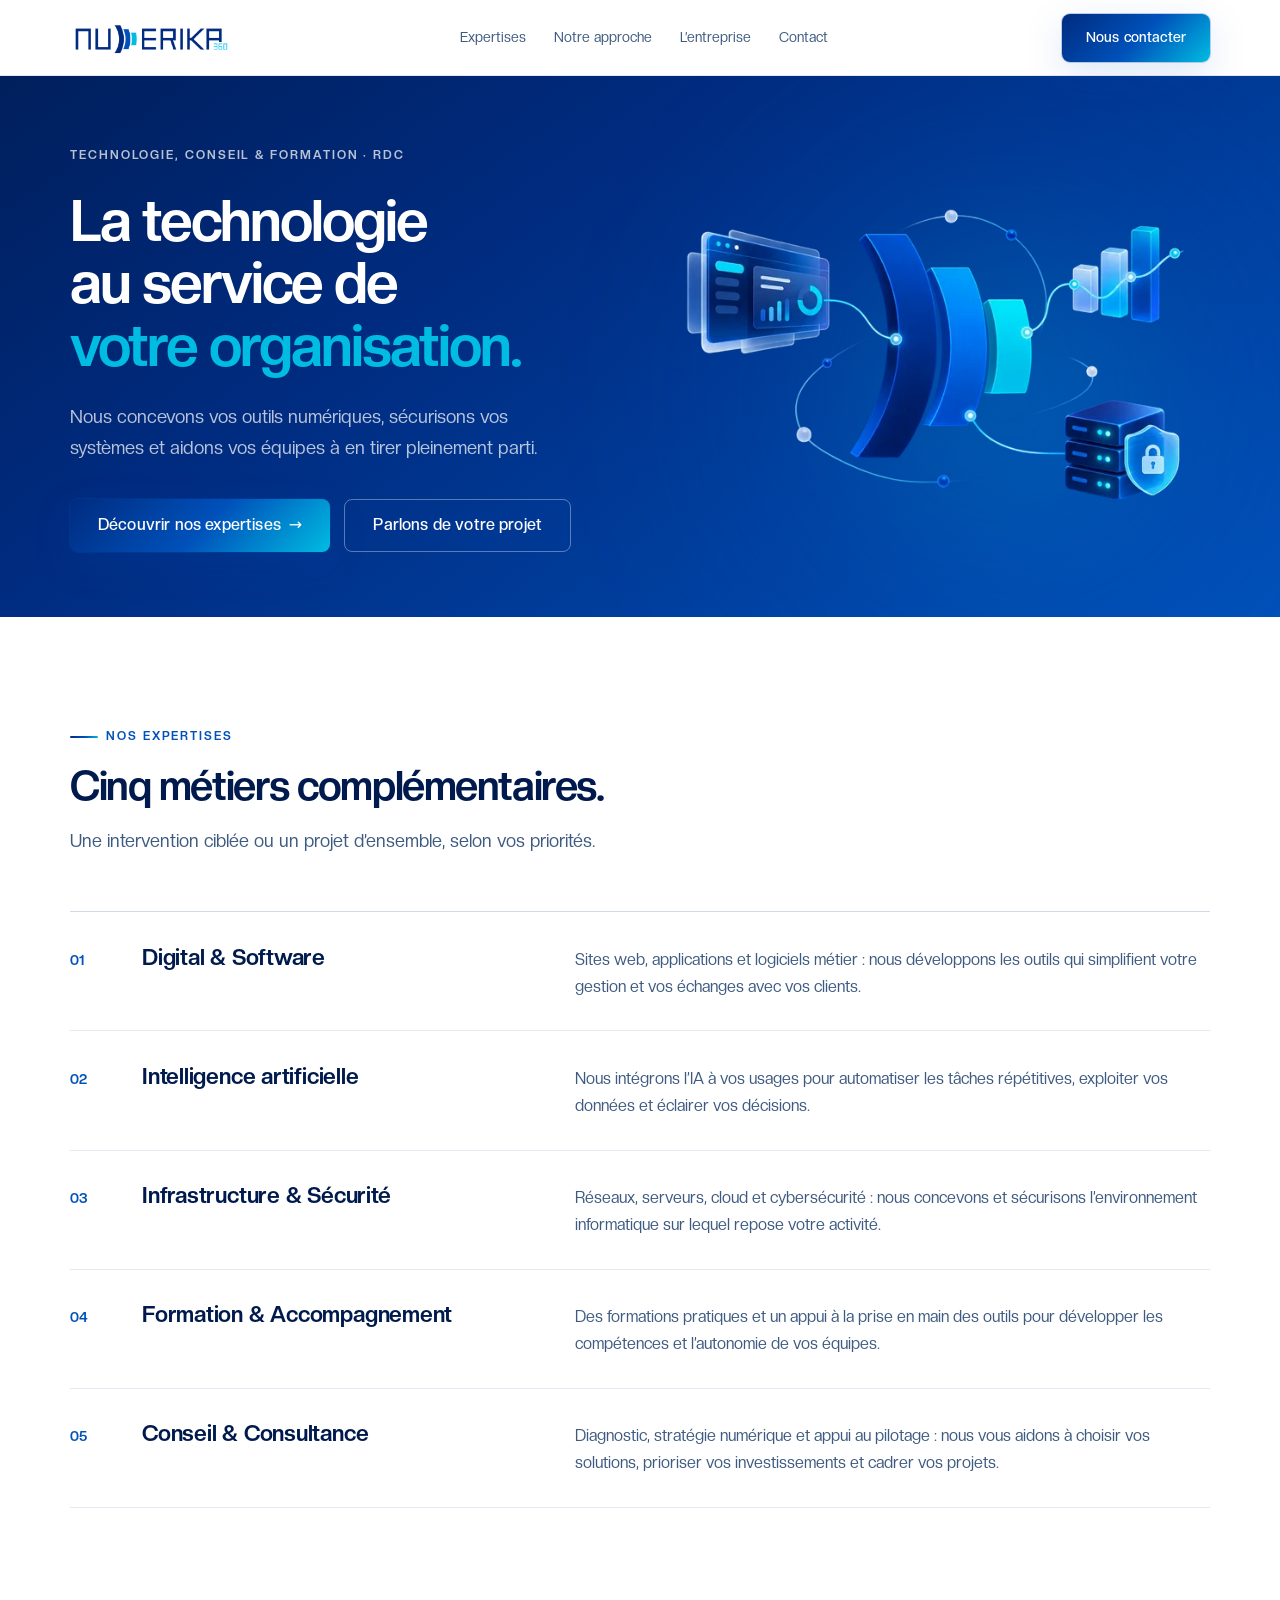
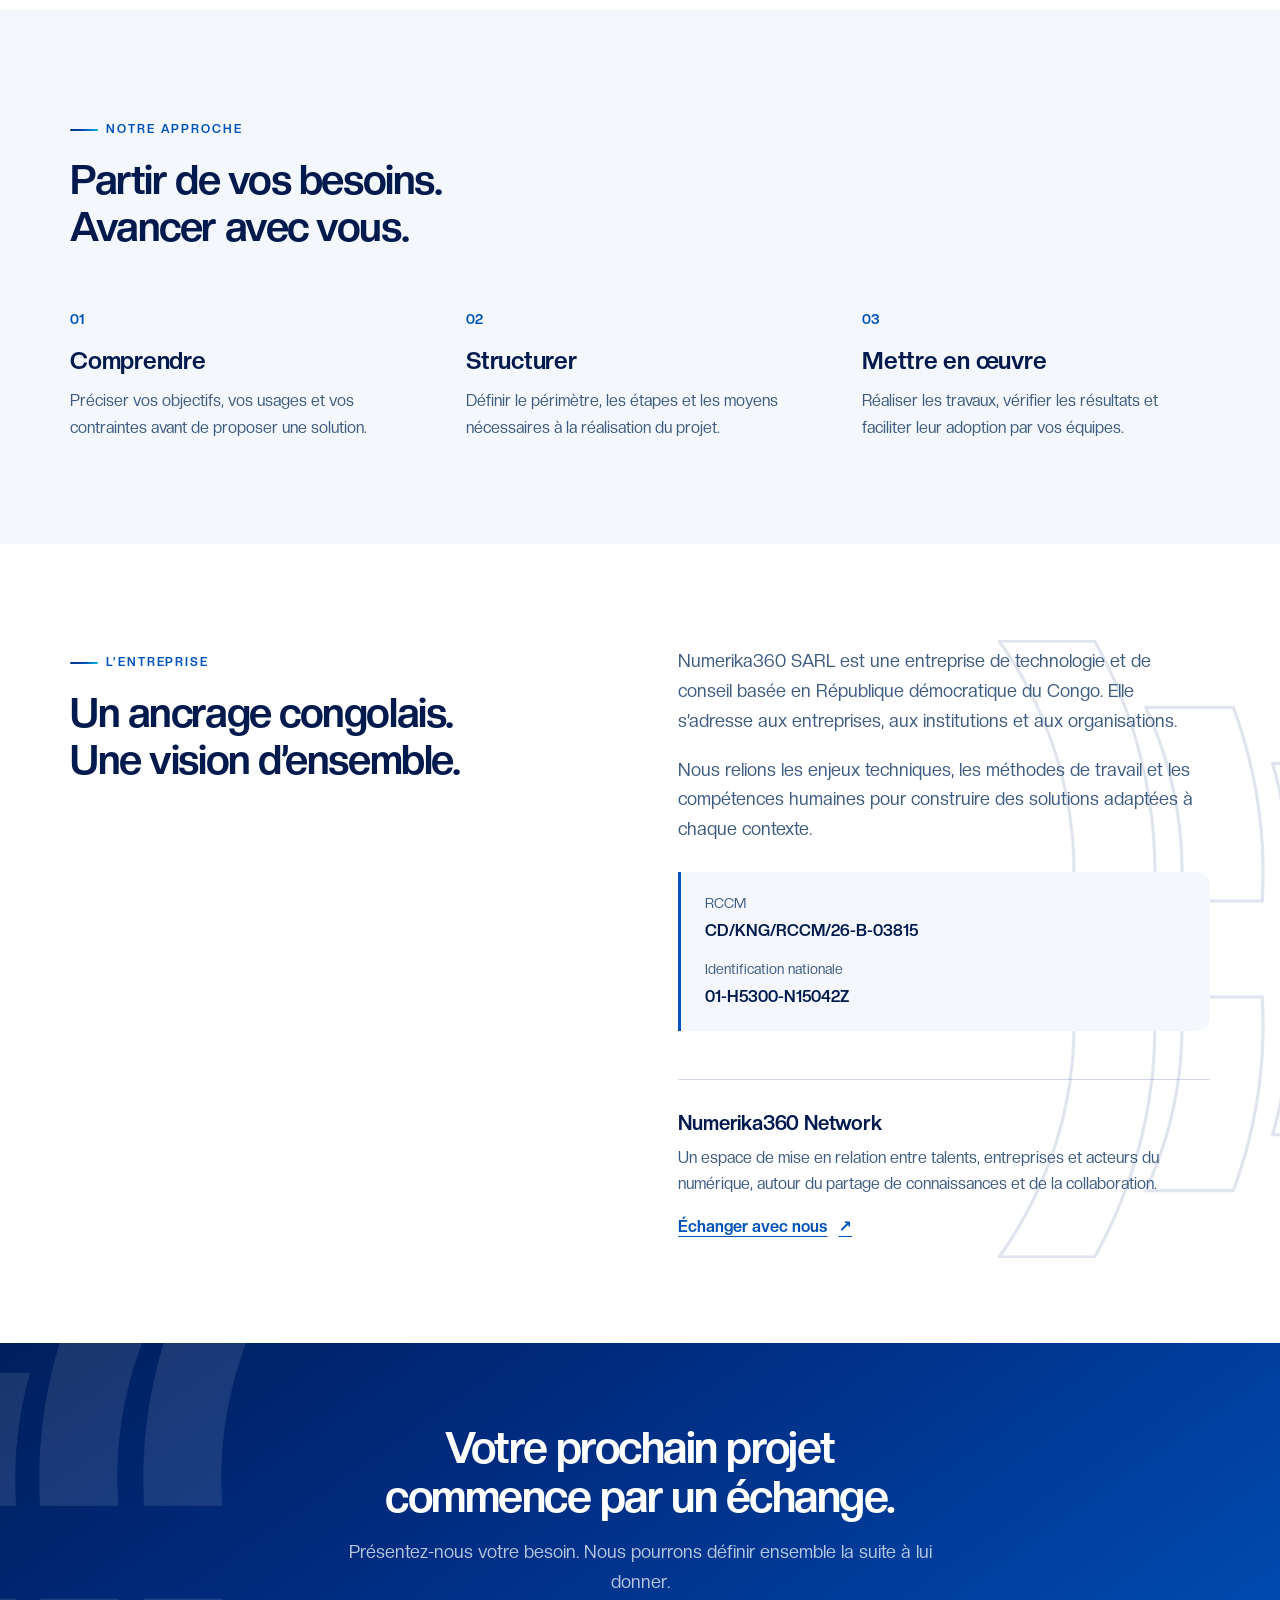
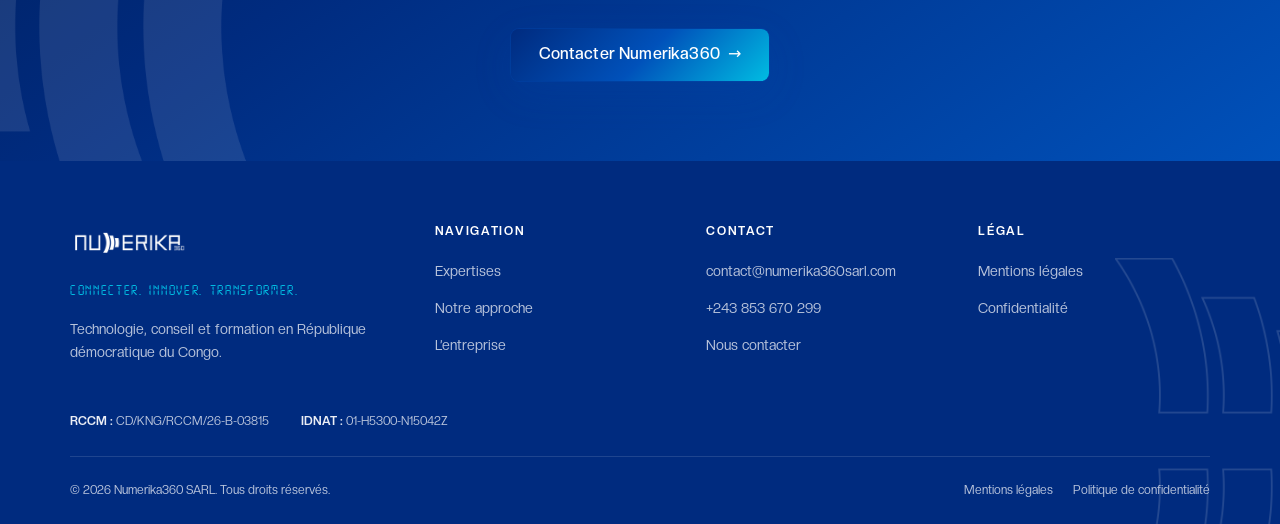
==== commit 3c74ccd7: "Le site officiel s'affiche sur index.html3" ====
--- a/index.html
+++ b/index.html
@@ -3,58 +3,46 @@
 <head>
   <meta charset="UTF-8">
   <meta name="viewport" content="width=device-width, initial-scale=1.0">
-  <title>Numerika360 SARL | Solutions technologiques, IA, Data &amp; Transformation numérique</title>
-  <meta name="description" content="Numerika360 SARL accompagne les entreprises, institutions et organisations dans leur transformation numérique grâce à l'intelligence artificielle, la data, les infrastructures, la cybersécurité et la formation.">
+  <title>Numerika360 SARL | Technologie, conseil &amp; formation</title>
+  <meta name="description" content="Numerika360 SARL en RDC : digital et software, intelligence artificielle, infrastructure et sécurité, formation et accompagnement, conseil et consultance.">
   <meta name="robots" content="index, follow">
   <link rel="canonical" href="https://numerika360sarl.com/">
   <meta property="og:type" content="website">
   <meta property="og:locale" content="fr_FR">
   <meta property="og:url" content="https://numerika360sarl.com/">
   <meta property="og:site_name" content="Numerika360 SARL">
-  <meta property="og:title" content="Numerika360 SARL | Solutions technologiques, IA, Data &amp; Transformation numérique">
-  <meta property="og:description" content="Numerika360 SARL accompagne les entreprises, institutions et organisations dans leur transformation numérique.">
+  <meta property="og:title" content="Numerika360 SARL | Technologie, conseil &amp; formation">
+  <meta property="og:description" content="Des outils numériques aux compétences de vos équipes, cinq expertises pour accompagner les projets de votre organisation en RDC.">
   <meta property="og:image" content="https://numerika360sarl.com/assets/logo/logo.png">
   <meta name="twitter:card" content="summary_large_image">
-  <meta name="twitter:title" content="Numerika360 SARL | Solutions technologiques">
+  <meta name="twitter:title" content="Numerika360 SARL | Technologie, conseil &amp; formation">
   <meta name="twitter:description" content="Connecter. Innover. Transformer.">
   <meta name="twitter:image" content="https://numerika360sarl.com/assets/logo/logo.png">
-  <link rel="icon" type="image/png" href="assets/logo/favicon.png">
-  <link rel="apple-touch-icon" href="assets/logo/favicon.png">
+  <link rel="icon" type="image/png" href="assets/logo/favicon-48.png">
+  <link rel="apple-touch-icon" href="assets/logo/apple-touch-icon.png">
   <link rel="stylesheet" href="css/fonts.css">
   <link rel="stylesheet" href="css/style.css">
   <link rel="stylesheet" href="css/live.css">
   <link rel="stylesheet" href="css/responsive.css">
-  <link rel="stylesheet" href="css/animations.css">
+  <link rel="stylesheet" href="css/brand-motifs.css">
+  <link rel="stylesheet" href="css/editorial.css">
 </head>
 <body class="page-home">
   <a class="sr-only" href="#main">Aller au contenu principal</a>
 
-  <div class="topbar" aria-label="Coordonnées rapides">
-    <div class="container topbar__inner">
-      <div class="topbar__left">
-        <span>RDC · République démocratique du Congo</span>
-      </div>
-      <div class="topbar__right">
-        <a href="mailto:contact@numerika360sarl.com">contact@numerika360sarl.com</a>
-        <a href="tel:+243853670299">+243 853 670 299</a>
-      </div>
-    </div>
-  </div>
-
   <header class="header">
     <div class="container nav">
       <a href="#top" class="logo" aria-label="Numerika360 — Accueil">
-        <img class="logo__img" src="assets/logo/logo.png" alt="Numerika360 SARL" width="180" height="40">
+        <img class="logo__img" src="assets/logo/logo-web.webp" alt="Numerika360 SARL" width="180" height="40">
       </a>
 
       <nav class="nav__links" aria-label="Navigation principale">
-        <a class="nav__link" href="#offre">Offre</a>
-        <a class="nav__link" href="#formation">Formation</a>
-        <a class="nav__link" href="#network">Network</a>
+        <a class="nav__link" href="#offre">Expertises</a>
+        <a class="nav__link" href="#approche">Notre approche</a>
+        <a class="nav__link" href="#a-propos">L’entreprise</a>
         <a class="nav__link" href="contact.html">Contact</a>
       </nav>
 
-      <a class="nav__phone" href="tel:+243853670299">+243 853 670 299</a>
       <a class="btn btn--primary nav__cta" href="contact.html">Nous contacter</a>
 
       <button class="nav__toggle" type="button" aria-label="Ouvrir le menu" aria-expanded="false" aria-controls="mobile-menu">
@@ -65,331 +53,137 @@
 
   <div class="nav__mobile" id="mobile-menu" role="dialog" aria-modal="true" aria-label="Menu de navigation">
     <nav class="nav__mobile-links" aria-label="Navigation mobile">
-      <a class="nav__mobile-link" href="#offre">Offre</a>
-      <a class="nav__mobile-link" href="#formation">Formation</a>
-      <a class="nav__mobile-link" href="#network">Network</a>
+      <a class="nav__mobile-link" href="#offre">Expertises</a>
+      <a class="nav__mobile-link" href="#approche">Notre approche</a>
+      <a class="nav__mobile-link" href="#a-propos">L’entreprise</a>
       <a class="nav__mobile-link" href="contact.html">Contact</a>
     </nav>
     <a class="btn btn--primary nav__mobile-cta" href="contact.html">Nous contacter</a>
   </div>
 
   <main id="main">
-    <!-- HERO -->
-    <section class="hero hero--brand hero-animate" id="top" aria-labelledby="hero-title">
+    <section class="hero hero--brand" id="top" aria-labelledby="hero-title">
       <div class="hero__bg" aria-hidden="true">
         <div class="hero__glow"></div>
-        <div class="hero__grid"></div>
-        <div class="hero__orb hero__orb--1"></div>
-        <div class="hero__orb hero__orb--2"></div>
-        <canvas id="hero-canvas" class="hero__canvas"></canvas>
       </div>
       <div class="container hero__layout">
         <div class="hero__content">
-          <p class="hero__label">Solutions technologiques · RDC</p>
-          <h1 id="hero-title" class="hero__title">Connecter. Innover.<br><em>Transformer.</em></h1>
-          <p class="hero__subtitle">Des solutions IT intelligentes, scalables et adaptées aux entreprises, institutions et organisations en transformation numérique.</p>
+          <p class="hero__label">Technologie, conseil &amp; formation · RDC</p>
+          <h1 id="hero-title" class="hero__title">La technologie au service de <em>votre organisation.</em></h1>
+          <p class="hero__subtitle">Nous concevons vos outils numériques, sécurisons vos systèmes et aidons vos équipes à en tirer pleinement parti.</p>
           <div class="btn-group">
-            <a class="btn btn--primary btn--lg btn--arrow" href="#offre">Découvrir notre offre <span aria-hidden="true">→</span></a>
-            <a class="btn btn--outline-light btn--lg" href="contact.html">Nous contacter</a>
+            <a class="btn btn--primary btn--lg" href="#offre">Découvrir nos expertises <span aria-hidden="true">→</span></a>
+            <a class="btn btn--outline-light btn--lg" href="contact.html">Parlons de votre projet</a>
           </div>
         </div>
-        <div class="hero__visual reveal-scale" aria-hidden="true">
-          <div class="hero__visual-ring"></div>
-          <div class="hero__visual-frame">
-            <img src="assets/images/expertise/transformation.jpg" alt="" width="800" height="600" loading="eager">
-            <div class="hero__visual-glow"></div>
+        <div class="hero__visual" aria-hidden="true">
+          <img class="hero__artwork" src="assets/images/numerika360-technologie-1120.webp" srcset="assets/images/numerika360-technologie-640.webp 640w, assets/images/numerika360-technologie-1120.webp 1120w" sizes="(max-width: 600px) 300px, (max-width: 1024px) 380px, 560px" alt="" width="1120" height="840" fetchpriority="high" decoding="async">
+        </div>
+      </div>
+    </section>
+
+    <section class="section" id="offre" aria-labelledby="offre-title">
+      <div class="container">
+        <div class="section__header">
+          <p class="section__label">Nos expertises</p>
+          <h2 id="offre-title" class="section__title">Cinq métiers complémentaires.</h2>
+          <p class="section__subtitle">Une intervention ciblée ou un projet d’ensemble, selon vos priorités.</p>
+        </div>
+        <div class="expertise-list">
+          <article class="expertise-row" id="offre-digital">
+            <span class="expertise-row__number" aria-hidden="true">01</span>
+            <h3>Digital &amp; Software</h3>
+            <p>Sites web, applications et logiciels métier : nous développons les outils qui simplifient votre gestion et vos échanges avec vos clients.</p>
+          </article>
+          <article class="expertise-row" id="offre-intelligence">
+            <span class="expertise-row__number" aria-hidden="true">02</span>
+            <h3>Intelligence artificielle</h3>
+            <p>Nous intégrons l’IA à vos usages pour automatiser les tâches répétitives, exploiter vos données et éclairer vos décisions.</p>
+          </article>
+          <article class="expertise-row" id="offre-infra">
+            <span class="expertise-row__number" aria-hidden="true">03</span>
+            <h3>Infrastructure &amp; Sécurité</h3>
+            <p>Réseaux, serveurs, cloud et cybersécurité : nous concevons et sécurisons l’environnement informatique sur lequel repose votre activité.</p>
+          </article>
+          <article class="expertise-row" id="offre-formation">
+            <span class="expertise-row__number" aria-hidden="true">04</span>
+            <h3 id="formation">Formation &amp; Accompagnement</h3>
+            <p>Des formations pratiques et un appui à la prise en main des outils pour développer les compétences et l’autonomie de vos équipes.</p>
+          </article>
+          <article class="expertise-row" id="offre-conseil">
+            <span class="expertise-row__number" aria-hidden="true">05</span>
+            <h3>Conseil &amp; Consultance</h3>
+            <p>Diagnostic, stratégie numérique et appui au pilotage : nous vous aidons à choisir vos solutions, prioriser vos investissements et cadrer vos projets.</p>
+          </article>
+        </div>
+      </div>
+    </section>
+
+    <section class="section section--alt" id="approche" aria-labelledby="approche-title">
+      <div class="container">
+        <div class="section__header">
+          <p class="section__label">Notre approche</p>
+          <h2 id="approche-title" class="section__title">Partir de vos besoins. Avancer avec vous.</h2>
+        </div>
+        <ol class="approach-grid">
+          <li class="approach-step">
+            <span class="approach-step__number" aria-hidden="true">01</span>
+            <h3>Comprendre</h3>
+            <p>Préciser vos objectifs, vos usages et vos contraintes avant de proposer une solution.</p>
+          </li>
+          <li class="approach-step">
+            <span class="approach-step__number" aria-hidden="true">02</span>
+            <h3>Structurer</h3>
+            <p>Définir le périmètre, les étapes et les moyens nécessaires à la réalisation du projet.</p>
+          </li>
+          <li class="approach-step">
+            <span class="approach-step__number" aria-hidden="true">03</span>
+            <h3>Mettre en œuvre</h3>
+            <p>Réaliser les travaux, vérifier les résultats et faciliter leur adoption par vos équipes.</p>
+          </li>
+        </ol>
+      </div>
+    </section>
+
+    <section class="section section--circuit" id="a-propos" aria-labelledby="about-title">
+      <span class="brand-motif brand-motif--about" aria-hidden="true"></span>
+      <div class="container company-layout">
+        <div>
+          <p class="section__label">L’entreprise</p>
+          <h2 id="about-title" class="section__title">Un ancrage congolais.<br>Une vision d’ensemble.</h2>
+        </div>
+        <div class="company-copy">
+          <p class="lead">Numerika360 SARL est une entreprise de technologie et de conseil basée en République démocratique du Congo. Elle s’adresse aux entreprises, aux institutions et aux organisations.</p>
+          <p class="lead">Nous relions les enjeux techniques, les méthodes de travail et les compétences humaines pour construire des solutions adaptées à chaque contexte.</p>
+          <div class="company-registration" role="group" aria-labelledby="registration-title">
+            
+            <dl>
+              <div>
+                <dt>RCCM</dt>
+                <dd>CD/KNG/RCCM/26-B-03815</dd>
+              </div>
+              <div>
+                <dt>Identification nationale</dt>
+                <dd>01-H5300-N15042Z</dd>
+              </div>
+            </dl>
           </div>
-        </div>
-      </div>
-      <div class="hero__slash" aria-hidden="true"></div>
-    </section>
-
-    <section class="pillars" aria-label="Points clés Numerika360">
-      <div class="container pillars__grid">
-        <article class="pillars__item reveal">
-          <p class="pillars__num">04</p>
-          <p class="pillars__title">Pôles d'expertise</p>
-          <p class="pillars__text">Data, digital, infrastructure et formation.</p>
-        </article>
-        <article class="pillars__item reveal reveal-delay-1">
-          <p class="pillars__num">360°</p>
-          <p class="pillars__title">Vision globale</p>
-          <p class="pillars__text">De la stratégie au déploiement opérationnel.</p>
-        </article>
-        <article class="pillars__item reveal reveal-delay-2">
-          <p class="pillars__num">RDC</p>
-          <p class="pillars__title">Ancrage local</p>
-          <p class="pillars__text">Entreprise congolaise, solutions adaptées au terrain.</p>
-        </article>
-        <article class="pillars__item reveal reveal-delay-3">
-          <p class="pillars__num">+</p>
-          <p class="pillars__title">Sur mesure</p>
-          <p class="pillars__text">Chaque projet part de vos besoins réels.</p>
-        </article>
-      </div>
-    </section>
-
-    <div class="ticker" aria-hidden="true">
-      <div class="ticker__track">
-        <div class="ticker__group">
-          <span class="ticker__item">Intelligence Artificielle</span>
-          <span class="ticker__item">Data Science</span>
-          <span class="ticker__item">Cloud &amp; Infrastructure</span>
-          <span class="ticker__item">Cybersécurité</span>
-          <span class="ticker__item">Développement Web</span>
-          <span class="ticker__item">Formation professionnelle</span>
-          <span class="ticker__item">Transformation numérique</span>
-          <span class="ticker__item">Numerika360 Network</span>
-        </div>
-        <div class="ticker__group" aria-hidden="true">
-          <span class="ticker__item">Intelligence Artificielle</span>
-          <span class="ticker__item">Data Science</span>
-          <span class="ticker__item">Cloud &amp; Infrastructure</span>
-          <span class="ticker__item">Cybersécurité</span>
-          <span class="ticker__item">Développement Web</span>
-          <span class="ticker__item">Formation professionnelle</span>
-          <span class="ticker__item">Transformation numérique</span>
-          <span class="ticker__item">Numerika360 Network</span>
-        </div>
-      </div>
-    </div>
-
-    <!-- A PROPOS -->
-    <section class="section section--circuit" id="a-propos" aria-labelledby="about-title">
+          <aside class="network-note" id="network" aria-labelledby="network-title">
+            <h3 id="network-title">Numerika360 Network</h3>
+            <p>Un espace de mise en relation entre talents, entreprises et acteurs du numérique, autour du partage de connaissances et de la collaboration.</p>
+            <a class="text-link" href="contact.html?sujet=network">Échanger avec nous <span aria-hidden="true">↗</span></a>
+          </aside>
+        </div>
+      </div>
+    </section>
+
+    <section class="cta-final" aria-labelledby="cta-title">
+      <span class="brand-motif brand-motif--cta" aria-hidden="true"></span>
       <div class="container">
-        <div class="about-showcase">
-          <div class="about-showcase__media reveal">
-            <div class="about-showcase__frame">
-              <img src="assets/images/expertise/intelligence-data.jpg" alt="Expertise technologique Numerika360" loading="lazy" width="900" height="720">
-            </div>
-            <div class="about-showcase__badge">
-              <p class="about-showcase__badge-num">4</p>
-              <p class="about-showcase__badge-text">Pôles d'expertise pour couvrir tout votre parcours digital</p>
-            </div>
-          </div>
-          <div class="about-showcase__content reveal reveal-delay-2">
-            <p class="section__label">À propos</p>
-            <h2 id="about-title" class="section__title">Une entreprise technologique au service de la transformation.</h2>
-            <p class="lead mt-2">Numerika360 SARL est une entreprise technologique congolaise. Nous accompagnons organisations privées et publiques avec des solutions adaptées à leurs enjeux réels.</p>
-            <ul class="about-features">
-              <li class="about-features__item"><span class="about-features__check" aria-hidden="true">✓</span> Solutions sur mesure, pensées pour le terrain congolais</li>
-              <li class="about-features__item"><span class="about-features__check" aria-hidden="true">✓</span> Expertise IA, data, digital, cloud et cybersécurité</li>
-              <li class="about-features__item"><span class="about-features__check" aria-hidden="true">✓</span> Accompagnement de bout en bout, avec vos équipes</li>
-              <li class="about-features__item"><span class="about-features__check" aria-hidden="true">✓</span> Formation et montée en compétences incluses</li>
-            </ul>
-            <div class="btn-group mt-4">
-              <a class="btn btn--primary btn--arrow" href="contact.html">Parler à Numerika360 <span aria-hidden="true">→</span></a>
-            </div>
-          </div>
-        </div>
-        <div class="why-grid mt-4">
-          <div class="why-item reveal">
-            <h3 class="why-item__title">Expertise</h3>
-            <p class="why-item__text">Des technologies modernes, adaptées aux enjeux métier.</p>
-          </div>
-          <div class="why-item reveal reveal-delay-1">
-            <h3 class="why-item__title">Sur mesure</h3>
-            <p class="why-item__text">Chaque solution part des besoins réels du client.</p>
-          </div>
-          <div class="why-item reveal reveal-delay-2">
-            <h3 class="why-item__title">Accompagnement</h3>
-            <p class="why-item__text">De la conception au déploiement, avec les équipes.</p>
-          </div>
-        </div>
-      </div>
-    </section>
-
-    <!-- OFFRE -->
-    <section class="section section--dark" id="offre" aria-labelledby="offre-title">
-      <div class="container">
-        <div class="section__header reveal">
-          <p class="section__label">Notre offre</p>
-          <h2 id="offre-title" class="section__title">Quatre pôles. Une offre claire.</h2>
-          <p class="section__subtitle">De la donnée à l’infrastructure, nos expertises sont regroupées pour répondre aux besoins réels des organisations.</p>
-        </div>
-
-        <div class="expertise-panels" style="margin-bottom: 2rem;">
-          <article class="expertise-panel reveal">
-            <img class="expertise-panel__img" src="assets/images/expertise/intelligence-data.jpg" alt="" loading="lazy" width="1400" height="788">
-            <div class="expertise-panel__overlay" aria-hidden="true"></div>
-            <div class="expertise-panel__content">
-              <h3 class="expertise-panel__title">Intelligence &amp; Data</h3>
-              <p class="expertise-panel__tags">IA · Data Science · BI</p>
-            </div>
-          </article>
-          <article class="expertise-panel reveal reveal-delay-1">
-            <img class="expertise-panel__img" src="assets/images/expertise/transformation.jpg" alt="" loading="lazy" width="1400" height="788">
-            <div class="expertise-panel__overlay" aria-hidden="true"></div>
-            <div class="expertise-panel__content">
-              <h3 class="expertise-panel__title">Digital &amp; Software</h3>
-              <p class="expertise-panel__tags">Digitalisation · Développement · Sur mesure</p>
-            </div>
-          </article>
-          <article class="expertise-panel reveal reveal-delay-2">
-            <img class="expertise-panel__img" src="assets/images/expertise/infrastructure.jpg" alt="" loading="lazy" width="1400" height="788">
-            <div class="expertise-panel__overlay" aria-hidden="true"></div>
-            <div class="expertise-panel__content">
-              <h3 class="expertise-panel__title">Infrastructure &amp; Sécurité</h3>
-              <p class="expertise-panel__tags">Réseaux · Cloud · Cybersécurité</p>
-            </div>
-          </article>
-          <article class="expertise-panel reveal reveal-delay-3">
-            <img class="expertise-panel__img" src="assets/images/expertise/formation-network.jpg" alt="" loading="lazy" width="1400" height="788">
-            <div class="expertise-panel__overlay" aria-hidden="true"></div>
-            <div class="expertise-panel__content">
-              <h3 class="expertise-panel__title">Formation &amp; Accompagnement</h3>
-              <p class="expertise-panel__tags">Formation · Conseil</p>
-            </div>
-          </article>
-        </div>
-
-        <div class="poles-grid">
-          <article class="pole-card reveal" id="offre-intelligence">
-            <span class="pole-card__num">01</span>
-            <h3 class="pole-card__title">Intelligence &amp; Data</h3>
-            <p class="pole-card__text">Transformer les données en intelligence et en décisions.</p>
-            <ul class="pole-card__list">
-              <li>Intelligence Artificielle &amp; Machine Learning</li>
-              <li>Data Science &amp; Analyse de données</li>
-              <li>Business Intelligence</li>
-            </ul>
-          </article>
-          <article class="pole-card reveal reveal-delay-1" id="offre-digital">
-            <span class="pole-card__num">02</span>
-            <h3 class="pole-card__title">Digital &amp; Software</h3>
-            <p class="pole-card__text">Concevoir des solutions digitales adaptées aux besoins réels.</p>
-            <ul class="pole-card__list">
-              <li>Digitalisation &amp; Automatisation</li>
-              <li>Développement Web &amp; Applications</li>
-              <li>Solutions technologiques sur mesure</li>
-            </ul>
-          </article>
-          <article class="pole-card reveal reveal-delay-2" id="offre-infra">
-            <span class="pole-card__num">03</span>
-            <h3 class="pole-card__title">Infrastructure, Cloud &amp; Cybersécurité</h3>
-            <p class="pole-card__text">Construire et sécuriser des infrastructures fiables.</p>
-            <ul class="pole-card__list">
-              <li>Réseaux &amp; Infrastructures</li>
-              <li>Cloud &amp; Serveurs</li>
-              <li>Cybersécurité</li>
-            </ul>
-          </article>
-          <article class="pole-card reveal reveal-delay-3" id="offre-formation">
-            <span class="pole-card__num">04</span>
-            <h3 class="pole-card__title">Formation &amp; Accompagnement</h3>
-            <p class="pole-card__text">Développer les compétences et accompagner la transformation.</p>
-            <ul class="pole-card__list">
-              <li>Formation professionnelle</li>
-              <li>Accompagnement &amp; Conseil technologique</li>
-            </ul>
-          </article>
-        </div>
-      </div>
-    </section>
-
-    <!-- FORMATION -->
-    <section class="section" id="formation" aria-labelledby="formation-title">
-      <div class="container">
-        <div class="formation-panel">
-          <div class="split">
-            <div class="reveal">
-              <p class="section__label">Formation</p>
-              <h2 id="formation-title" class="section__title">Développez les compétences de demain.</h2>
-              <p class="lead mt-2">Formations pratiques pour particuliers et entreprises : formats individuels, sessions entreprises et ateliers ciblés.</p>
-              <div class="btn-group mt-4">
-                <a class="btn btn--primary btn--arrow" href="contact.html?sujet=formation">Demander une formation <span aria-hidden="true">→</span></a>
-              </div>
-            </div>
-            <div class="reveal reveal-delay-2">
-              <div class="tags" role="list" aria-label="Domaines de formation">
-                <span class="tag" role="listitem">Python</span>
-                <span class="tag" role="listitem">Data Science</span>
-                <span class="tag" role="listitem">Intelligence Artificielle</span>
-                <span class="tag" role="listitem">Machine Learning</span>
-                <span class="tag" role="listitem">Power BI</span>
-                <span class="tag" role="listitem">Développement Web</span>
-                <span class="tag" role="listitem">Bases de données</span>
-                <span class="tag" role="listitem">Réseaux</span>
-                <span class="tag" role="listitem">Cybersécurité</span>
-                <span class="tag" role="listitem">Cloud</span>
-              </div>
-            </div>
-          </div>
-        </div>
-      </div>
-    </section>
-
-    <!-- NETWORK -->
-    <section class="section section--pattern" id="network" aria-labelledby="network-title">
-      <div class="container">
-        <div class="section__header section__header--center reveal">
-          <p class="section__label">Écosystème</p>
-          <h2 id="network-title" class="section__title">Numerika360 Network</h2>
-          <p class="section__subtitle">L’écosystème qui connecte les talents, les entreprises et les acteurs de l’innovation.</p>
-        </div>
-        <div class="network-visual reveal-scale" aria-hidden="true">
-          <canvas id="network-canvas"></canvas>
-        </div>
-        <div class="network-grid">
-          <article class="card card--live reveal">
-            <div class="card__icon-wrap" aria-hidden="true">01</div>
-            <h3 class="card__title">Communauté</h3>
-            <p class="card__text">Étudiants, développeurs, ingénieurs, data scientists, entrepreneurs et passionnés de technologie.</p>
-          </article>
-          <article class="card card--live reveal reveal-delay-1">
-            <div class="card__icon-wrap" aria-hidden="true">02</div>
-            <h3 class="card__title">Réseau professionnel</h3>
-            <p class="card__text">Mise en relation des talents et des entreprises pour accélérer les collaborations.</p>
-          </article>
-          <article class="card card--live reveal reveal-delay-2">
-            <div class="card__icon-wrap" aria-hidden="true">03</div>
-            <h3 class="card__title">Événements</h3>
-            <p class="card__text">Conférences, ateliers, hackathons et rencontres technologiques.</p>
-          </article>
-        </div>
-        <div class="mt-4" style="text-align:center">
-          <a class="btn btn--primary reveal" href="contact.html?sujet=network">Rejoindre le Network</a>
-        </div>
-      </div>
-    </section>
-
-    <!-- SECTEURS -->
-    <section class="section section--alt" id="secteurs" aria-labelledby="sectors-title">
-      <div class="container">
-        <div class="section__header reveal">
-          <p class="section__label">Secteurs que nous accompagnons</p>
-          <h2 id="sectors-title" class="section__title">Des solutions pour chaque secteur.</h2>
-        </div>
-        <div class="sectors reveal" role="list">
-          <span class="sector" role="listitem">Entreprise</span>
-          <span class="sector" role="listitem">Finance</span>
-          <span class="sector" role="listitem">Télécommunications</span>
-          <span class="sector" role="listitem">Éducation</span>
-          <span class="sector" role="listitem">ONG</span>
-          <span class="sector" role="listitem">Institutions publiques</span>
-          <span class="sector" role="listitem">Startups</span>
-          <span class="sector" role="listitem">PME</span>
-          <span class="sector" role="listitem">Particuliers</span>
-        </div>
-      </div>
-    </section>
-
-    <!-- CTA FINAL -->
-    <section class="cta-final" aria-labelledby="cta-title">
-      <div class="cta-final__glow" aria-hidden="true"></div>
-      <div class="container">
-        <div class="cta-final__content reveal">
-          <h2 id="cta-title" class="cta-final__title">Construisons votre prochaine solution technologique.</h2>
-          <p class="cta-final__text">Un projet, un besoin de digitalisation ou une idée ? Échangeons.</p>
-          <div class="btn-group" style="justify-content:center">
-            <a class="btn btn--primary btn--lg" href="contact.html">Nous contacter</a>
-            <a class="btn btn--outline-light btn--lg" href="tel:+243853670299">+243 853 670 299</a>
-          </div>
-          <p class="cta-final__phone">
-            <a href="mailto:contact@numerika360sarl.com">contact@numerika360sarl.com</a>
-            ·
-            <a href="tel:+243853670299">+243 853 670 299</a>
-          </p>
+        <div class="cta-final__content">
+          <h2 id="cta-title" class="cta-final__title">Votre prochain projet commence par un échange.</h2>
+          <p class="cta-final__text">Présentez-nous votre besoin. Nous pourrons définir ensemble la suite à lui donner.</p>
+          <a class="btn btn--primary btn--lg" href="contact.html">Contacter Numerika360 <span aria-hidden="true">→</span></a>
         </div>
       </div>
     </section>
@@ -400,17 +194,17 @@
       <div class="footer__grid">
         <div>
           <a href="#top" class="logo" aria-label="Numerika360">
-            <img class="logo__img logo__img--footer" src="assets/logo/logo_blanc.png" alt="Numerika360 SARL" width="180" height="40">
+            <img class="logo__img logo__img--footer" src="assets/logo/logo-blanc-web.webp" loading="lazy" decoding="async" alt="Numerika360 SARL" width="180" height="40">
           </a>
           <p class="footer__slogan">Connecter. Innover. Transformer.</p>
-          <p class="footer__brand-text">Entreprise technologique basée en République démocratique du Congo.</p>
+          <p class="footer__brand-text">Technologie, conseil et formation en République démocratique du Congo.</p>
         </div>
         <div>
           <h3 class="footer__col-title">Navigation</h3>
           <ul class="footer__links">
-            <li><a href="#offre">Offre</a></li>
-            <li><a href="#formation">Formation</a></li>
-            <li><a href="#network">Network</a></li>
+            <li><a href="#offre">Expertises</a></li>
+            <li><a href="#approche">Notre approche</a></li>
+            <li><a href="#a-propos">L’entreprise</a></li>
           </ul>
         </div>
         <div>
@@ -418,7 +212,7 @@
           <ul class="footer__links">
             <li><a href="mailto:contact@numerika360sarl.com">contact@numerika360sarl.com</a></li>
             <li><a href="tel:+243853670299">+243 853 670 299</a></li>
-            <li><a href="contact.html">Formulaire</a></li>
+            <li><a href="contact.html">Nous contacter</a></li>
           </ul>
         </div>
         <div>
@@ -429,6 +223,10 @@
           </ul>
         </div>
       </div>
+      <p class="footer__registration">
+        <span><strong>RCCM :</strong> CD/KNG/RCCM/26-B-03815</span>
+        <span><strong>IDNAT :</strong> 01-H5300-N15042Z</span>
+      </p>
       <div class="footer__bottom">
         <p>© <span data-year>2026</span> Numerika360 SARL. Tous droits réservés.</p>
         <div class="footer__legal">
@@ -440,7 +238,6 @@
   </footer>
 
   <script src="js/navigation.js" defer></script>
-  <script src="js/animations.js" defer></script>
   <script src="js/main.js" defer></script>
 </body>
 </html>
--- a/css/style.css
+++ b/css/style.css
@@ -1371,6 +1371,23 @@
   cursor: default;
 }
 
+.footer__registration {
+  display: flex;
+  flex-wrap: wrap;
+  gap: 0.5rem 2rem;
+  padding-bottom: 1.5rem;
+  font-size: var(--fs-xs);
+  color: var(--text-on-dark-muted);
+}
+
+.footer__registration span {
+  overflow-wrap: anywhere;
+}
+
+.footer__registration strong {
+  color: var(--text-on-dark);
+}
+
 .footer__bottom {
   display: flex;
   flex-wrap: wrap;
@@ -1454,80 +1471,6 @@
   line-height: 1.5;
 }
 
-/* ---------- Page home (hero header) ---------- */
-.page-home .header.is-scrolled,
-.page-home .header.is-menu-open {
-  background: #ffffff;
-  border-bottom-color: var(--border);
-}
-
-.page-home .header.is-scrolled .nav__link,
-.page-home .header.is-menu-open .nav__link {
-  color: var(--text-secondary);
-}
-
-.page-home .header.is-scrolled .nav__link:hover,
-.page-home .header.is-scrolled .nav__link.is-active,
-.page-home .header.is-menu-open .nav__link:hover,
-.page-home .header.is-menu-open .nav__link.is-active {
-  color: var(--text-primary);
-  background: rgba(0, 81, 186, 0.06);
-}
-
-.page-home .header.is-scrolled .nav__phone,
-.page-home .header.is-menu-open .nav__phone {
-  color: var(--accent);
-  border-color: rgba(0, 81, 186, 0.2);
-}
-
-.page-home .header.is-scrolled .nav__toggle,
-.page-home .header.is-menu-open .nav__toggle {
-  border-color: var(--border);
-}
-
-.page-home .header.is-scrolled .nav__toggle-bar,
-.page-home .header.is-scrolled .nav__toggle-bar::before,
-.page-home .header.is-scrolled .nav__toggle-bar::after,
-.page-home .header.is-menu-open .nav__toggle-bar,
-.page-home .header.is-menu-open .nav__toggle-bar::before,
-.page-home .header.is-menu-open .nav__toggle-bar::after {
-  background: var(--text-primary);
-}
-
-.page-home .header:not(.is-scrolled):not(.is-menu-open) {
-  background: transparent;
-  border-bottom-color: transparent;
-}
-
-.page-home .header:not(.is-scrolled):not(.is-menu-open) .nav__link {
-  color: rgba(255, 255, 255, 0.78);
-}
-
-.page-home .header:not(.is-scrolled):not(.is-menu-open) .nav__link:hover,
-.page-home .header:not(.is-scrolled):not(.is-menu-open) .nav__link.is-active {
-  color: var(--white);
-  background: rgba(255, 255, 255, 0.08);
-}
-
-.page-home .header:not(.is-scrolled):not(.is-menu-open) .nav__phone {
-  color: var(--white);
-  border-color: rgba(255, 255, 255, 0.28);
-}
-
-.page-home .header:not(.is-scrolled):not(.is-menu-open) .nav__phone:hover {
-  background: rgba(255, 255, 255, 0.08);
-}
-
-.page-home .header:not(.is-scrolled):not(.is-menu-open) .nav__toggle {
-  border-color: rgba(255, 255, 255, 0.25);
-}
-
-.page-home .header:not(.is-scrolled):not(.is-menu-open) .nav__toggle-bar,
-.page-home .header:not(.is-scrolled):not(.is-menu-open) .nav__toggle-bar::before,
-.page-home .header:not(.is-scrolled):not(.is-menu-open) .nav__toggle-bar::after {
-  background: var(--white);
-}
-
 .section--pattern {
   position: relative;
 }
--- a/css/live.css
+++ b/css/live.css
@@ -1,62 +1,18 @@
-/* ============================================================
-   Numerika360 — Couche « site vivant »
-   Topbar · Hero visuel · Ticker · Sections dark · About showcase
-   ============================================================ */
-
+/* Numerika360 — Mise en page de l’accueil. */
 .page-home {
-  --topbar-h: 40px;
-  --header-total: calc(var(--nav-h) + var(--topbar-h));
+  --header-total: var(--nav-h);
 }
 
 body.page-home [id] {
   scroll-margin-top: calc(var(--header-total) + 1rem);
 }
 
-/* ---------- Top bar ---------- */
-.topbar {
-  position: relative;
-  z-index: 1300;
-  height: var(--topbar-h);
-  background: #001542;
-  border-bottom: 1px solid rgba(255, 255, 255, 0.08);
-  color: rgba(255, 255, 255, 0.78);
-  font-size: 0.75rem;
-}
-
-.topbar__inner {
-  display: flex;
-  align-items: center;
-  justify-content: space-between;
-  gap: 1rem;
-  height: 100%;
-  flex-wrap: wrap;
-}
-
-.topbar__left,
-.topbar__right {
-  display: flex;
-  align-items: center;
-  gap: 1.25rem;
-  flex-wrap: wrap;
-}
-
-.topbar a {
-  color: rgba(255, 255, 255, 0.88);
-  transition: color var(--duration-fast) var(--ease);
-}
-
-.topbar a:hover {
-  color: var(--blue-cyan);
-}
-
-/* ---------- Hero layout ---------- */
 .page-home .hero {
   min-height: auto;
-  padding-block: clamp(3.5rem, 7vw, 5.5rem) clamp(5rem, 11vw, 7rem);
 }
 
 .page-home .hero .container {
-  width: 100%;
+  width: min(100% - 2.5rem, var(--container));
 }
 
 .hero__layout {
@@ -71,547 +27,38 @@
 .hero__title em {
   font-style: normal;
   color: var(--blue-cyan);
-  text-shadow: 0 0 40px rgba(0, 188, 226, 0.35);
 }
 
 .hero__visual {
   position: relative;
-  display: none;
-  max-width: 540px;
   justify-self: end;
   width: 100%;
 }
 
-.hero__visual-frame {
-  position: relative;
-  border-radius: var(--radius-lg);
-  overflow: hidden;
-  border: 1px solid rgba(255, 255, 255, 0.15);
-  box-shadow:
-    0 24px 60px rgba(0, 0, 0, 0.35),
-    0 0 0 1px rgba(0, 188, 226, 0.15),
-    inset 0 0 60px rgba(0, 188, 226, 0.08);
-  aspect-ratio: 4 / 3;
+.hero__artwork {
+  display: block;
+  width: 100%;
+  height: auto;
+  object-fit: contain;
 }
 
-.hero__visual-frame img {
-  width: 100%;
-  height: 100%;
-  object-fit: cover;
-  transform: scale(1.03);
-  animation: heroZoom 18s var(--ease) infinite alternate;
-}
-
-.hero__visual-glow {
-  position: absolute;
-  inset: auto -15% -20% -15%;
-  height: 55%;
-  background: radial-gradient(ellipse, rgba(0, 188, 226, 0.45) 0%, transparent 70%);
-  filter: blur(28px);
-  pointer-events: none;
-  animation: glowDrift 8s ease-in-out infinite alternate;
-}
-
-.hero__visual-ring {
-  position: absolute;
-  inset: -8%;
-  border: 1px solid rgba(0, 188, 226, 0.25);
-  border-radius: var(--radius-lg);
-  pointer-events: none;
-  animation: float 7s ease-in-out infinite;
-}
-
-.hero__slash {
-  position: absolute;
-  left: 0;
-  right: 0;
-  bottom: -1px;
-  height: clamp(48px, 6vw, 72px);
-  background: var(--bg-primary);
-  clip-path: polygon(0 100%, 100% 28%, 100% 100%);
-  z-index: 2;
-  pointer-events: none;
-}
-
-.hero__orb {
-  position: absolute;
-  border-radius: 50%;
-  pointer-events: none;
-  filter: blur(2px);
-}
-
-.hero__orb--1 {
-  width: 120px;
-  height: 120px;
-  top: 18%;
-  right: 8%;
-  background: radial-gradient(circle, rgba(0, 188, 226, 0.35), transparent 70%);
-  animation: float 6s ease-in-out infinite;
-}
-
-.hero__orb--2 {
-  width: 80px;
-  height: 80px;
-  bottom: 22%;
-  left: 42%;
-  background: radial-gradient(circle, rgba(0, 81, 186, 0.4), transparent 70%);
-  animation: float 4.5s ease-in-out infinite reverse;
-}
-
-.btn--arrow span {
-  display: inline-block;
-  transition: transform var(--duration-fast) var(--ease);
-}
-
-.btn--arrow:hover span {
-  transform: translateX(4px);
-}
-
-/* ---------- Ticker ---------- */
-.ticker {
-  position: relative;
-  z-index: 3;
-  overflow: hidden;
-  background: var(--blue-royal);
-  color: rgba(255, 255, 255, 0.92);
-  padding: 0.85rem 0;
-  border-block: 1px solid rgba(255, 255, 255, 0.08);
-}
-
-.ticker__track {
-  display: flex;
-  width: max-content;
-  animation: tickerScroll 38s linear infinite;
-}
-
-.ticker__group {
-  display: flex;
-  align-items: center;
-  gap: 2.5rem;
-  padding-right: 2.5rem;
-  white-space: nowrap;
-  font-size: var(--fs-sm);
-  font-weight: 500;
-  letter-spacing: 0.04em;
-  text-transform: uppercase;
-}
-
-.ticker__item {
-  display: inline-flex;
-  align-items: center;
-  gap: 0.65rem;
-}
-
-.ticker__item::before {
-  content: "";
-  width: 6px;
-  height: 6px;
-  border-radius: 50%;
-  background: var(--blue-cyan);
-  box-shadow: 0 0 8px var(--glow-cyan);
-}
-
-/* ---------- About showcase ---------- */
 .section--circuit {
   position: relative;
   overflow: hidden;
 }
 
-.section--circuit::before {
-  content: "";
-  position: absolute;
-  inset: 0;
-  background-image:
-    linear-gradient(rgba(0, 81, 186, 0.04) 1px, transparent 1px),
-    linear-gradient(90deg, rgba(0, 81, 186, 0.04) 1px, transparent 1px);
-  background-size: 48px 48px;
-  mask-image: radial-gradient(ellipse 80% 70% at 30% 50%, black 15%, transparent 75%);
-  pointer-events: none;
-}
+@media (max-width: 1024px) {
+  .hero__layout {
+    grid-template-columns: 1fr;
+  }
 
-.about-showcase {
-  display: grid;
-  grid-template-columns: 1fr 1fr;
-  gap: clamp(2rem, 5vw, 4rem);
-  align-items: center;
-}
-
-.about-showcase__media {
-  position: relative;
-}
-
-.about-showcase__frame {
-  position: relative;
-  border-radius: var(--radius-lg);
-  overflow: hidden;
-  aspect-ratio: 5 / 4;
-  box-shadow: var(--shadow-card);
-  border: 1px solid var(--border);
-}
-
-.about-showcase__frame img {
-  width: 100%;
-  height: 100%;
-  object-fit: cover;
-  transition: transform 0.8s var(--ease);
-}
-
-.about-showcase__media:hover .about-showcase__frame img {
-  transform: scale(1.04);
-}
-
-.about-showcase__badge {
-  position: absolute;
-  left: -1rem;
-  bottom: 1.5rem;
-  padding: 1.25rem 1.5rem;
-  background: var(--gradient-brand);
-  color: var(--white);
-  border-radius: var(--radius);
-  box-shadow: var(--shadow-glow);
-  max-width: 240px;
-}
-
-.about-showcase__badge-num {
-  font-family: var(--font-display);
-  font-size: 2rem;
-  letter-spacing: 0.06em;
-  line-height: 1;
-  margin-bottom: 0.35rem;
-}
-
-.about-showcase__badge-text {
-  font-size: var(--fs-xs);
-  line-height: 1.45;
-  opacity: 0.92;
-}
-
-.about-features {
-  display: flex;
-  flex-direction: column;
-  gap: 0.85rem;
-  margin-top: 1.75rem;
-}
-
-.about-features__item {
-  display: flex;
-  align-items: flex-start;
-  gap: 0.75rem;
-  font-size: var(--fs-sm);
-  color: var(--text-secondary);
-}
-
-.about-features__check {
-  flex-shrink: 0;
-  width: 22px;
-  height: 22px;
-  display: flex;
-  align-items: center;
-  justify-content: center;
-  border-radius: 50%;
-  background: rgba(0, 188, 226, 0.12);
-  color: var(--blue-royal);
-  font-size: 0.7rem;
-  font-weight: 700;
-}
-
-/* ---------- Dark sections ---------- */
-.section--dark {
-  background: var(--gradient-hero);
-  color: var(--text-on-dark);
-  position: relative;
-  overflow: hidden;
-}
-
-.section--dark::before {
-  content: "";
-  position: absolute;
-  inset: 0;
-  background-image:
-    linear-gradient(rgba(255, 255, 255, 0.03) 1px, transparent 1px),
-    linear-gradient(90deg, rgba(255, 255, 255, 0.03) 1px, transparent 1px);
-  background-size: 56px 56px;
-  pointer-events: none;
-}
-
-.section--dark .section__label {
-  color: var(--blue-cyan);
-}
-
-.section--dark .section__label::before {
-  background: var(--blue-cyan);
-}
-
-.section--dark .section__title {
-  color: var(--white);
-}
-
-.section--dark .section__subtitle {
-  color: var(--text-on-dark-muted);
-}
-
-.section--dark .pole-card {
-  background: rgba(255, 255, 255, 0.06);
-  border-color: rgba(255, 255, 255, 0.12);
-  backdrop-filter: blur(10px);
-  -webkit-backdrop-filter: blur(10px);
-}
-
-.section--dark .pole-card__text,
-.section--dark .pole-card__list li {
-  color: var(--text-on-dark-muted);
-}
-
-.section--dark .pole-card:hover {
-  background: rgba(255, 255, 255, 0.1);
-  border-color: rgba(0, 188, 226, 0.35);
-}
-
-/* ---------- Solution cards with visual ---------- */
-.solutions-grid--live {
-  grid-template-columns: repeat(2, 1fr);
+  .hero__visual {
+    justify-self: center;
+  }
 }
 
 @media (max-width: 768px) {
-  .solutions-grid--live {
-    grid-template-columns: 1fr;
+  .page-home .hero .container {
+    width: min(100% - 1.75rem, var(--container));
   }
 }
-
-.solution-card--live {
-  padding: 0;
-  overflow: hidden;
-}
-
-.solution-card__visual {
-  position: relative;
-  height: 180px;
-  overflow: hidden;
-}
-
-.solution-card__visual img {
-  width: 100%;
-  height: 100%;
-  object-fit: cover;
-  transition: transform 0.7s var(--ease);
-}
-
-.solution-card--live:hover .solution-card__visual img {
-  transform: scale(1.06);
-}
-
-.solution-card__visual-overlay {
-  position: absolute;
-  inset: 0;
-  background: linear-gradient(180deg, transparent 30%, rgba(0, 31, 92, 0.75) 100%);
-}
-
-.solution-card__body {
-  padding: clamp(1.5rem, 3vw, 2rem);
-  display: flex;
-  flex-direction: column;
-  flex: 1;
-}
-
-.solution-card__lead {
-  font-size: var(--fs-sm);
-  font-weight: 600;
-  color: var(--text-primary);
-  line-height: 1.5;
-  margin-bottom: 0.85rem;
-}
-
-.solution-card__details {
-  margin-bottom: 1rem;
-  border: 1px solid var(--border);
-  border-radius: var(--radius);
-  background: rgba(0, 81, 186, 0.03);
-}
-
-.solution-card__details summary {
-  cursor: pointer;
-  list-style: none;
-  padding: 0.85rem 1rem;
-  font-size: var(--fs-xs);
-  font-weight: 700;
-  letter-spacing: 0.06em;
-  text-transform: uppercase;
-  color: var(--blue-royal);
-}
-
-.solution-card__details summary::-webkit-details-marker {
-  display: none;
-}
-
-.solution-card__details summary::after {
-  content: "+";
-  float: right;
-  font-size: 1.1rem;
-  line-height: 1;
-  color: var(--blue-cyan);
-}
-
-.solution-card__details[open] summary::after {
-  content: "−";
-}
-
-.solution-card__features {
-  list-style: none;
-  padding: 0 1rem 1rem;
-  display: flex;
-  flex-direction: column;
-  gap: 0.45rem;
-}
-
-.solution-card__features li {
-  position: relative;
-  padding-left: 1rem;
-  font-size: var(--fs-xs);
-  color: var(--text-secondary);
-  line-height: 1.45;
-}
-
-.solution-card__features li::before {
-  content: "";
-  position: absolute;
-  left: 0;
-  top: 0.55em;
-  width: 5px;
-  height: 5px;
-  border-radius: 50%;
-  background: var(--blue-cyan);
-}
-
-.solution-card__text--closing {
-  margin-bottom: 1.25rem;
-}
-
-/* ---------- Enhanced cards ---------- */
-.card--live {
-  position: relative;
-}
-
-.card__icon-wrap {
-  width: 44px;
-  height: 44px;
-  display: flex;
-  align-items: center;
-  justify-content: center;
-  border-radius: 10px;
-  background: rgba(0, 81, 186, 0.08);
-  color: var(--blue-royal);
-  font-family: var(--font-display);
-  font-size: 0.85rem;
-  letter-spacing: 0.06em;
-  margin-bottom: 1.15rem;
-}
-
-/* ---------- Formation block ---------- */
-.formation-panel {
-  position: relative;
-  padding: clamp(2rem, 4vw, 3rem);
-  border-radius: var(--radius-lg);
-  background: var(--gradient-hero);
-  color: var(--text-on-dark);
-  overflow: hidden;
-}
-
-.formation-panel::before {
-  content: "";
-  position: absolute;
-  top: -40%;
-  right: -15%;
-  width: 400px;
-  height: 400px;
-  border-radius: 50%;
-  background: radial-gradient(circle, rgba(0, 188, 226, 0.2), transparent 65%);
-  pointer-events: none;
-}
-
-.formation-panel .section__label {
-  color: var(--blue-cyan);
-}
-
-.formation-panel .section__title {
-  color: var(--white);
-}
-
-.formation-panel .lead {
-  color: var(--text-on-dark-muted);
-}
-
-.formation-panel .tag {
-  background: rgba(255, 255, 255, 0.08);
-  border-color: rgba(255, 255, 255, 0.15);
-  color: rgba(255, 255, 255, 0.88);
-}
-
-.formation-panel .tag:hover {
-  background: rgba(0, 188, 226, 0.15);
-  border-color: rgba(0, 188, 226, 0.35);
-  color: var(--white);
-}
-
-/* ---------- Animations ---------- */
-@keyframes tickerScroll {
-  from { transform: translateX(0); }
-  to { transform: translateX(-50%); }
-}
-
-@keyframes float {
-  0%, 100% { transform: translateY(0); }
-  50% { transform: translateY(-12px); }
-}
-
-@keyframes heroZoom {
-  from { transform: scale(1.03); }
-  to { transform: scale(1.08); }
-}
-
-@keyframes glowDrift {
-  from { opacity: 0.6; transform: translateY(0); }
-  to { opacity: 1; transform: translateY(-12px); }
-}
-
-@media (min-width: 1025px) {
-  .hero__visual {
-    display: block;
-  }
-
-  .hero__content {
-    max-width: none;
-  }
-}
-
-@media (max-width: 1024px) {
-  .page-home {
-    --topbar-h: 0px;
-    --header-total: var(--nav-h);
-  }
-
-  .topbar {
-    display: none;
-  }
-
-  .about-showcase {
-    grid-template-columns: 1fr;
-  }
-
-  .about-showcase__badge {
-    left: 1rem;
-    bottom: 1rem;
-  }
-
-  .solutions-grid--live {
-    grid-template-columns: 1fr;
-  }
-}
-
-@media (prefers-reduced-motion: reduce) {
-  .ticker__track,
-  .hero__visual-frame img,
-  .hero__visual-ring,
-  .hero__orb {
-    animation: none !important;
-  }
-}
--- a/css/brand-motifs.css
+++ b/css/brand-motifs.css
@@ -0,0 +1,139 @@
+/* Numerika360 — exports web des motifs, cadrés comme les anciens fonds CSS.
+   Les fichiers originaux sont conservés dans assets/icons. */
+:root {
+  --motif-outline: url("../assets/icons/motif-outline.webp");
+  --motif-white: url("../assets/icons/motif-white.webp");
+}
+
+.brand-motif,
+.footer::before {
+  position: absolute;
+  width: 260px;
+  aspect-ratio: 3 / 5;
+  background-image: var(--motif-outline);
+  background-repeat: no-repeat;
+  background-position: center;
+  background-size: 100% 100%;
+  pointer-events: none;
+  user-select: none;
+}
+
+/* Une signature ample dans le bleu du premier écran. */
+.brand-motif--hero {
+  width: clamp(260px, 31vw, 470px);
+  right: -3%;
+  top: 50%;
+  transform: translateY(-50%);
+  background-image: var(--motif-white);
+  opacity: 0.13;
+}
+
+/* Les motifs prennent la place de la grille derrière la présentation. */
+.section--circuit::before {
+  content: none;
+}
+
+.brand-motif--about {
+  width: clamp(240px, 29vw, 430px);
+  right: -7%;
+  top: 12%;
+  opacity: 0.13;
+}
+
+.section--circuit > .container,
+.formation-panel > .split,
+.page-hero > .container,
+.footer > .container {
+  position: relative;
+  z-index: 1;
+}
+
+.brand-motif--formation {
+  width: 240px;
+  right: -54px;
+  bottom: -115px;
+  background-image: var(--motif-white);
+  opacity: 0.07;
+}
+
+.brand-motif--cta {
+  width: clamp(260px, 28vw, 400px);
+  left: -5%;
+  top: 50%;
+  transform: translateY(-50%) rotate(180deg);
+  background-image: var(--motif-white);
+  opacity: 0.1;
+}
+
+.brand-motif--page {
+  width: clamp(180px, 24vw, 320px);
+  right: 4%;
+  top: 50%;
+  transform: translateY(-50%);
+  opacity: 0.16;
+}
+
+/* Rappel commun aux trois pages, sous les liens et les coordonnées. */
+.footer {
+  position: relative;
+  overflow: hidden;
+  isolation: isolate;
+}
+
+.footer::before {
+  content: "";
+  width: 220px;
+  right: -55px;
+  bottom: -100px;
+  filter: brightness(0) invert(1);
+  opacity: 0.14;
+}
+
+@media (max-width: 1024px) {
+  .brand-motif--hero {
+    right: -70px;
+    opacity: 0.09;
+  }
+
+  .brand-motif--about {
+    right: -110px;
+    top: auto;
+    bottom: 20px;
+    opacity: 0.09;
+  }
+}
+
+@media (max-width: 600px) {
+  .brand-motif--hero {
+    width: 230px;
+    right: -100px;
+    top: 42%;
+    opacity: 0.07;
+  }
+
+  .brand-motif--formation {
+    width: 190px;
+    right: -75px;
+    bottom: -60px;
+    opacity: 0.05;
+  }
+
+  .brand-motif--cta {
+    width: 240px;
+    left: -135px;
+    opacity: 0.07;
+  }
+
+  .brand-motif--page {
+    width: 190px;
+    right: -85px;
+    opacity: 0.09;
+  }
+
+  .footer::before {
+    width: 180px;
+    right: -70px;
+    bottom: -60px;
+    opacity: 0.1;
+  }
+}
--- a/css/editorial.css
+++ b/css/editorial.css
@@ -0,0 +1,282 @@
+/* Présentation des cinq métiers : titres lisibles et contenu sans doublons. */
+h1, h2,
+.hero__title,
+.section__title,
+.page-hero__title,
+.cta-final__title {
+  font-family: var(--font);
+  font-weight: 700;
+  letter-spacing: -0.035em;
+  text-transform: none;
+  text-wrap: balance;
+}
+
+.header {
+  background: var(--white);
+  border-bottom-color: var(--border);
+}
+
+.page-home {
+  --topbar-h: 0px;
+  --header-total: var(--nav-h);
+}
+
+.page-home .hero {
+  padding-block: clamp(3rem, 5vw, 4rem);
+}
+
+.hero__title {
+  font-size: clamp(2.5rem, 4.5vw, 4.25rem);
+  line-height: 1.08;
+}
+
+.hero__subtitle {
+  max-width: 510px;
+}
+
+.hero__visual {
+  max-width: 560px;
+}
+
+.section__title {
+  font-size: clamp(1.9rem, 3.2vw, 2.8rem);
+  line-height: 1.15;
+}
+
+.expertise-list {
+  border-top: 1px solid var(--border-strong);
+}
+
+.expertise-row {
+  display: grid;
+  grid-template-columns: 48px minmax(220px, 0.9fr) minmax(0, 1.4fr);
+  gap: 1.5rem;
+  align-items: baseline;
+  padding-block: 1.9rem;
+  border-bottom: 1px solid var(--border);
+}
+
+.expertise-row__number,
+.approach-step__number {
+  font-size: var(--fs-sm);
+  font-weight: 700;
+  color: var(--accent);
+  font-variant-numeric: tabular-nums;
+}
+
+.expertise-row h3 {
+  font-size: clamp(1.15rem, 2vw, 1.4rem);
+  line-height: 1.3;
+}
+
+.expertise-row p,
+.approach-step p {
+  color: var(--text-secondary);
+  line-height: 1.7;
+}
+
+.approach-grid {
+  display: grid;
+  grid-template-columns: repeat(3, minmax(0, 1fr));
+  gap: 3rem;
+}
+
+.approach-step h3 {
+  margin-block: 1rem 0.75rem;
+  font-size: var(--fs-xl);
+}
+
+.company-layout {
+  display: grid;
+  grid-template-columns: 1fr 1fr;
+  gap: clamp(2rem, 6vw, 5rem);
+  align-items: start;
+}
+
+.company-copy p + p {
+  margin-top: 1.2rem;
+}
+
+.company-registration {
+  margin-top: 1.75rem;
+  padding: 1.25rem 1.5rem;
+  border-left: 3px solid var(--accent);
+  border-radius: 0 var(--radius) var(--radius) 0;
+  background: var(--bg-secondary);
+}
+
+.company-registration h3 {
+  margin-bottom: 1rem;
+  font-size: var(--fs-base);
+}
+
+.company-registration dl {
+  display: grid;
+  gap: 0.85rem;
+  margin: 0;
+}
+
+.company-registration dt {
+  color: var(--text-secondary);
+  font-size: var(--fs-sm);
+}
+
+.company-registration dd {
+  margin: 0.2rem 0 0;
+  font-weight: 600;
+  overflow-wrap: anywhere;
+}
+
+.network-note {
+  margin-top: 3rem;
+  padding-top: 2rem;
+  border-top: 1px solid var(--border-strong);
+}
+
+.network-note h3 {
+  font-size: var(--fs-lg);
+  margin-bottom: 0.7rem;
+}
+
+.network-note p {
+  margin-bottom: 1rem;
+  color: var(--text-secondary);
+}
+
+.text-link {
+  display: inline-flex;
+  align-items: center;
+  gap: 0.7rem;
+  color: var(--accent);
+  font-weight: 700;
+  text-decoration: underline;
+  text-underline-offset: 0.25em;
+}
+
+.cta-final {
+  padding-block: clamp(3.5rem, 7vw, 5rem);
+}
+
+.cta-final .btn-group {
+  justify-content: center;
+}
+
+.contact-layout--direct {
+  grid-template-columns: 0.8fr 1.2fr;
+  align-items: start;
+}
+
+.contact-intro h2 {
+  margin-bottom: 1.25rem;
+}
+
+.contact-intro p + p {
+  margin-top: 1rem;
+}
+
+.contact-channels {
+  display: grid;
+  gap: 1rem;
+}
+
+.contact-channel {
+  display: block;
+  padding: clamp(1.25rem, 3vw, 2rem);
+  border: 1px solid var(--border-strong);
+  border-radius: var(--radius);
+  background: var(--bg-secondary);
+  transition: border-color var(--duration-fast) var(--ease);
+}
+
+.contact-channel:hover {
+  border-color: var(--accent);
+}
+
+.contact-channel__label,
+.contact-channel__value,
+.contact-channel__action {
+  display: block;
+}
+
+.contact-channel__label {
+  color: var(--text-secondary);
+  margin-bottom: 0.5rem;
+  font-size: var(--fs-sm);
+}
+
+.contact-channel__value {
+  font-size: clamp(1rem, 2vw, 1.4rem);
+  font-weight: 700;
+  color: var(--text-primary);
+  overflow-wrap: anywhere;
+}
+
+.contact-channel__action {
+  margin-top: 1rem;
+  color: var(--accent);
+  font-size: var(--fs-sm);
+}
+
+.contact-details {
+  padding-top: 2rem;
+  font-size: var(--fs-sm);
+  color: var(--text-secondary);
+}
+
+.contact-details p + p {
+  margin-top: 0.35rem;
+}
+
+@media (max-width: 1024px) {
+  .hero__visual {
+    max-width: 380px;
+  }
+
+  .expertise-row {
+    grid-template-columns: 36px minmax(180px, 0.9fr) minmax(0, 1.2fr);
+    gap: 1rem;
+  }
+
+  .approach-grid {
+    gap: 1.5rem;
+  }
+
+  .company-layout,
+  .contact-layout--direct {
+    grid-template-columns: 1fr;
+  }
+}
+
+@media (max-width: 600px) {
+  .hero__visual {
+    max-width: 300px;
+  }
+
+  .hero__title {
+    font-size: clamp(2.15rem, 8vw, 3rem);
+  }
+
+  .expertise-row {
+    grid-template-columns: 28px minmax(0, 1fr);
+    row-gap: 0.75rem;
+    padding-block: 1.5rem;
+  }
+
+  .expertise-row p {
+    grid-column: 2;
+  }
+
+  .approach-grid {
+    grid-template-columns: 1fr;
+    gap: 2rem;
+  }
+
+  .approach-step + .approach-step {
+    border-top: 1px solid var(--border);
+    padding-top: 1.5rem;
+  }
+}
+
+@media (prefers-reduced-motion: reduce) {
+  html { scroll-behavior: auto; }
+}
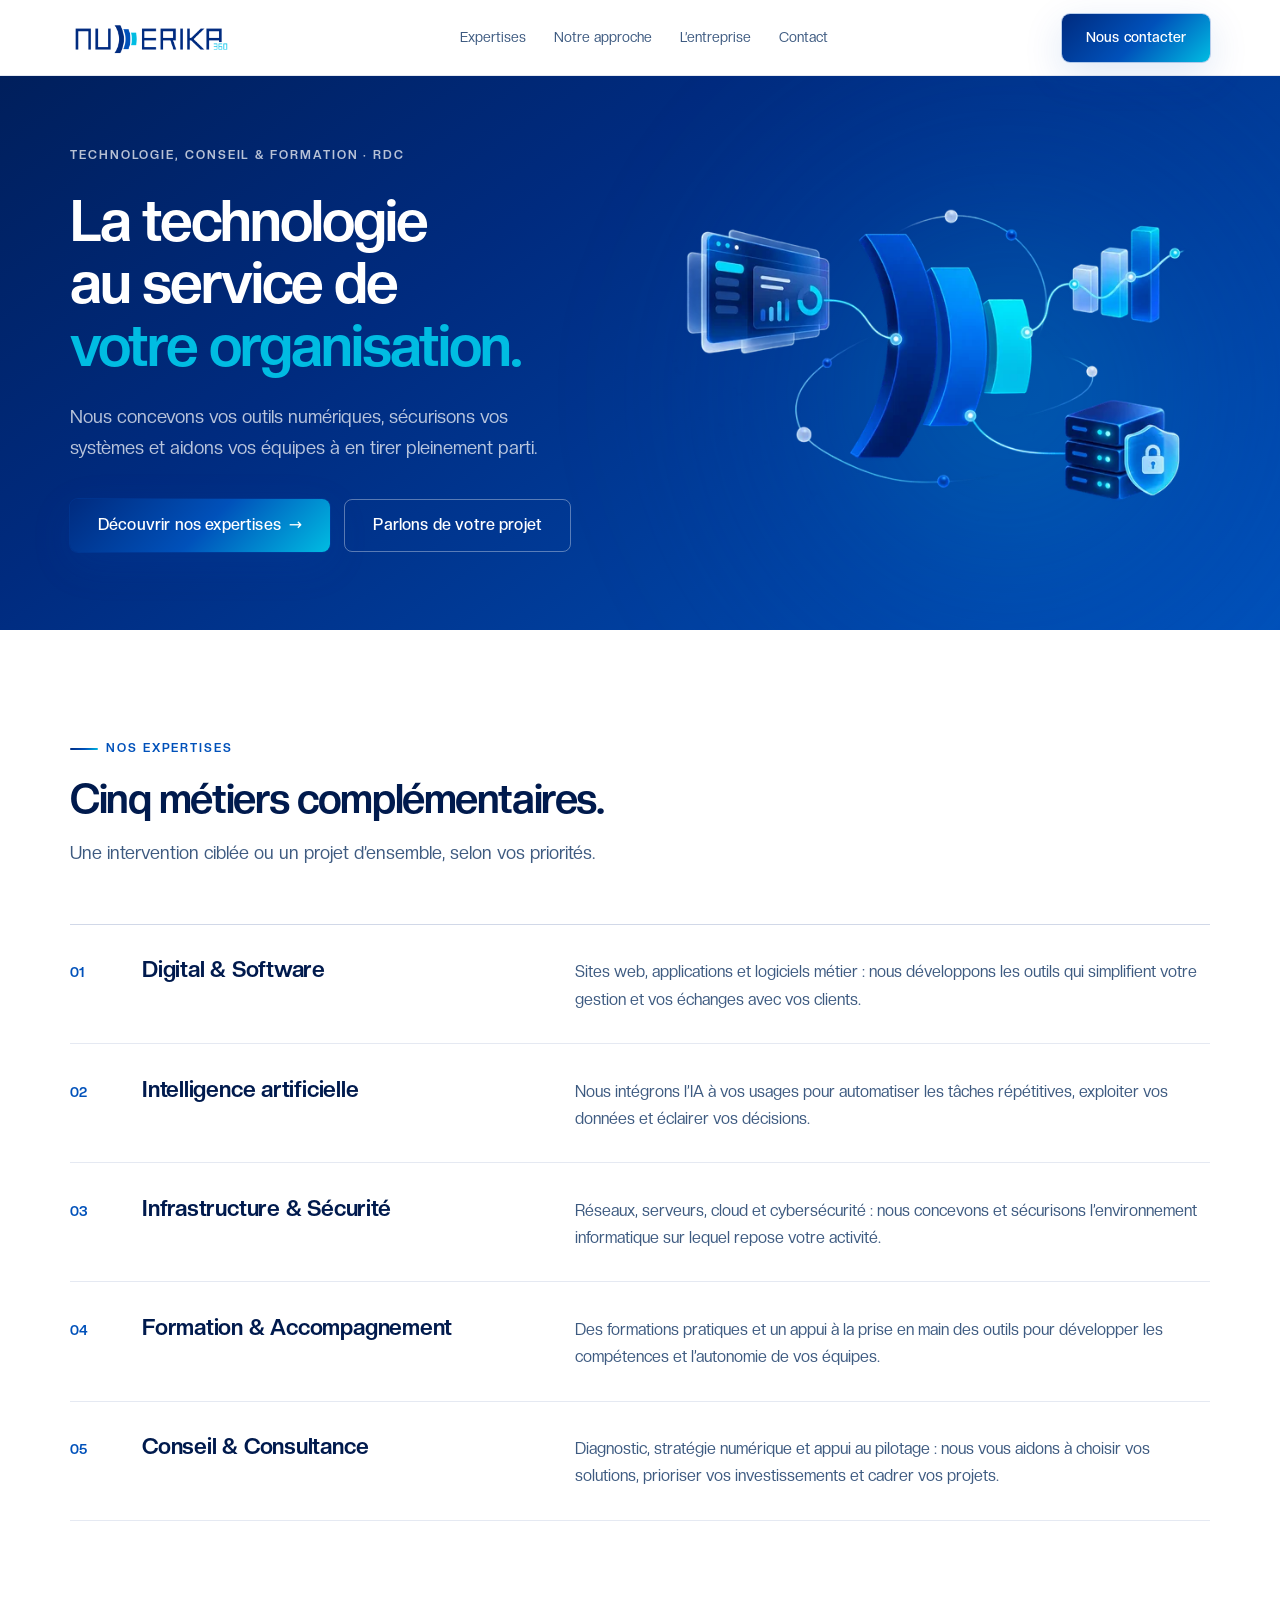
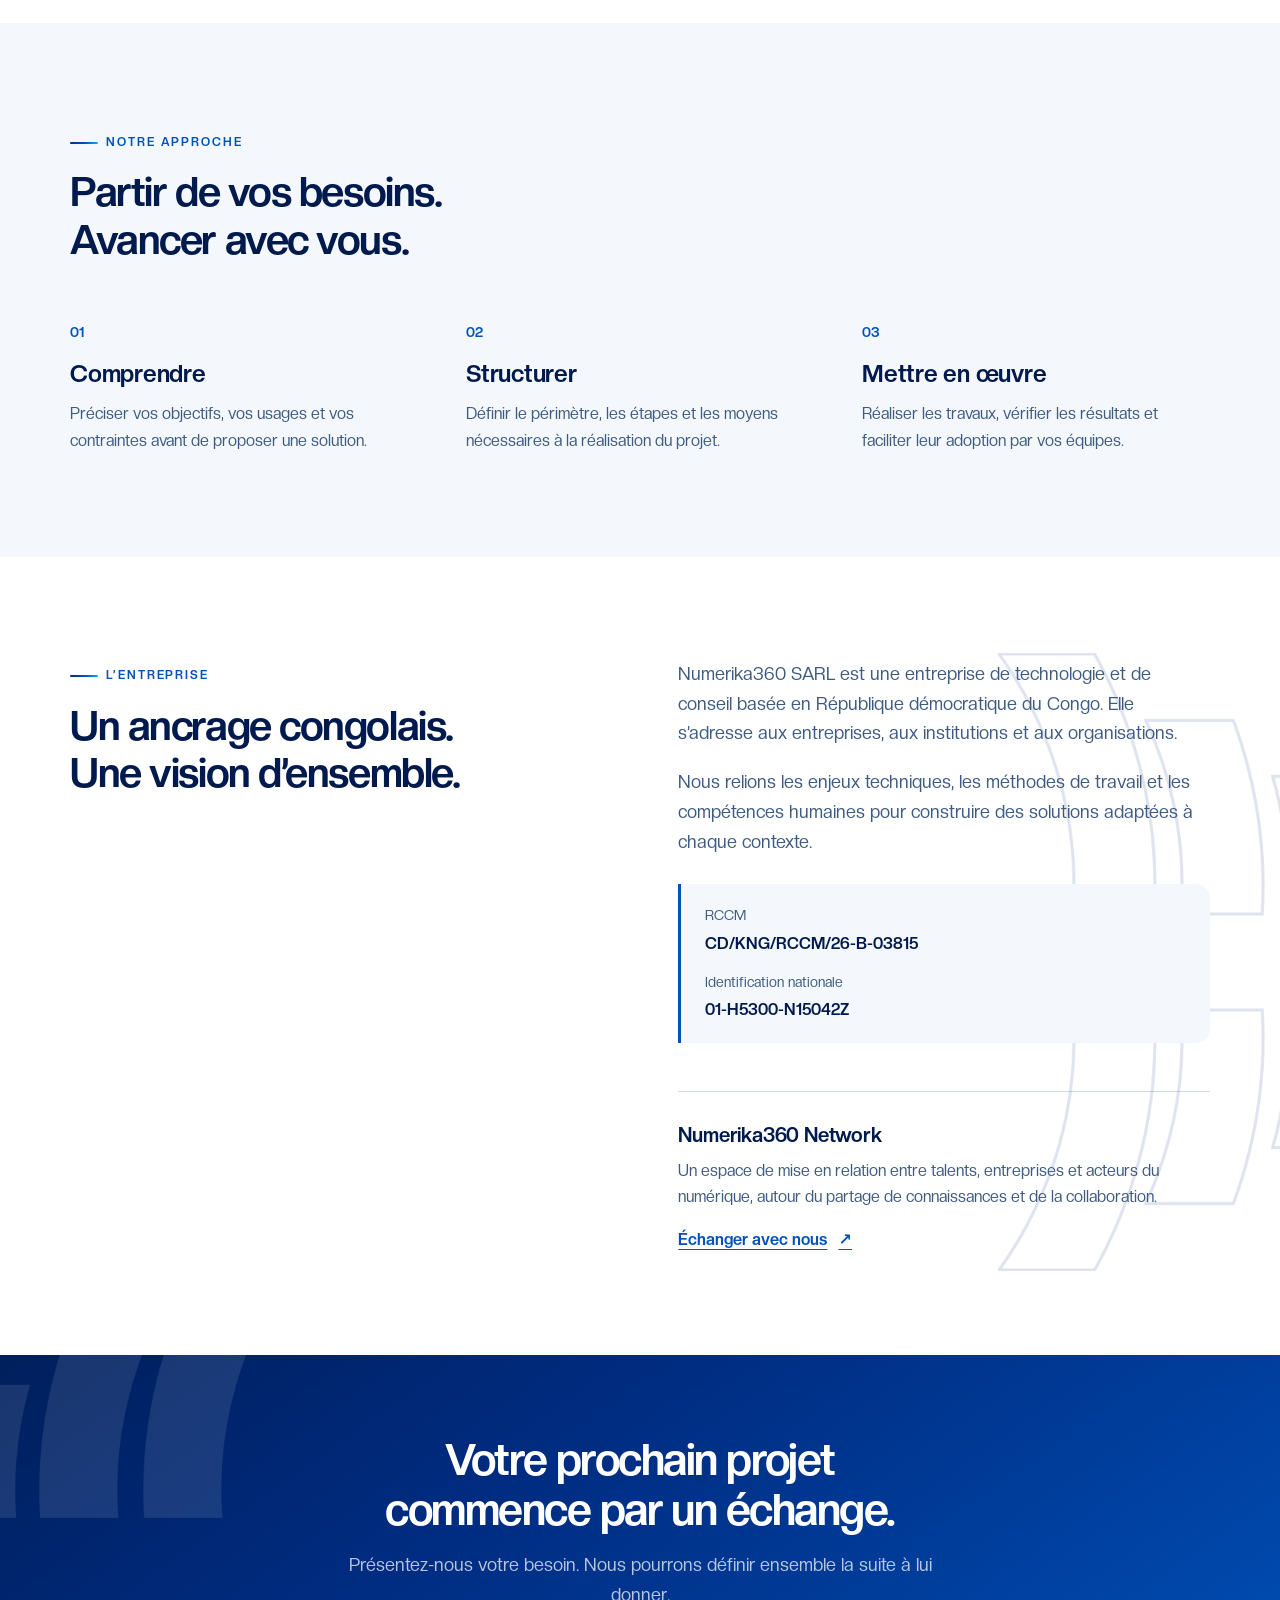
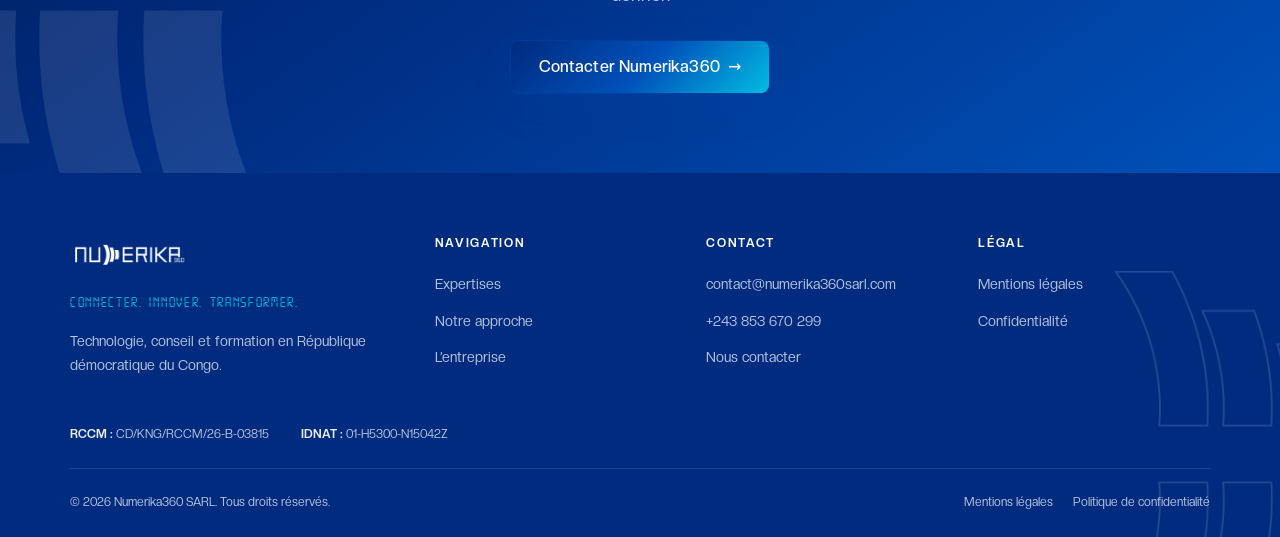
==== commit ad42bc5d: "Le site officiel s'affiche sur index.html5" ====
--- a/index.html
+++ b/index.html
@@ -20,12 +20,12 @@
   <meta name="twitter:image" content="https://numerika360sarl.com/assets/logo/logo.png">
   <link rel="icon" type="image/png" href="assets/logo/favicon-48.png">
   <link rel="apple-touch-icon" href="assets/logo/apple-touch-icon.png">
-  <link rel="stylesheet" href="css/fonts.css">
-  <link rel="stylesheet" href="css/style.css">
-  <link rel="stylesheet" href="css/live.css">
-  <link rel="stylesheet" href="css/responsive.css">
-  <link rel="stylesheet" href="css/brand-motifs.css">
-  <link rel="stylesheet" href="css/editorial.css">
+  <link rel="stylesheet" href="css/fonts.css?v=20261002">
+  <link rel="stylesheet" href="css/style.css?v=20261002">
+  <link rel="stylesheet" href="css/live.css?v=20261002">
+  <link rel="stylesheet" href="css/responsive.css?v=20261002">
+  <link rel="stylesheet" href="css/brand-motifs.css?v=20261002">
+  <link rel="stylesheet" href="css/editorial.css?v=20261002">
 </head>
 <body class="page-home">
   <a class="sr-only" href="#main">Aller au contenu principal</a>
@@ -237,7 +237,7 @@
     </div>
   </footer>
 
-  <script src="js/navigation.js" defer></script>
-  <script src="js/main.js" defer></script>
+  <script src="js/navigation.js?v=20261002" defer></script>
+  <script src="js/main.js?v=20261002" defer></script>
 </body>
 </html>
--- a/css/style.css
+++ b/css/style.css
@@ -542,11 +542,11 @@
 /* ---------- Hero ---------- */
 .hero {
   position: relative;
-  min-height: calc(100vh - var(--nav-h));
-  display: flex;
-  align-items: center;
-  padding-block: clamp(4rem, 10vw, 7rem) clamp(5rem, 12vw, 8rem);
-  overflow: hidden;
+  min-height: auto;
+  display: flex;
+  align-items: flex-start;
+  padding-block: clamp(3rem, 6vw, 5rem) clamp(3.5rem, 8vw, 6rem);
+  overflow: visible;
   color: var(--text-on-dark);
 }
 
--- a/css/editorial.css
+++ b/css/editorial.css
@@ -22,7 +22,10 @@
 }
 
 .page-home .hero {
-  padding-block: clamp(3rem, 5vw, 4rem);
+  min-height: auto;
+  overflow: visible;
+  align-items: flex-start;
+  padding-block: clamp(3rem, 5vw, 4rem) clamp(3.25rem, 6vw, 5rem);
 }
 
 .hero__title {
@@ -36,6 +39,7 @@
 
 .hero__visual {
   max-width: 560px;
+  display: block;
 }
 
 .section__title {
